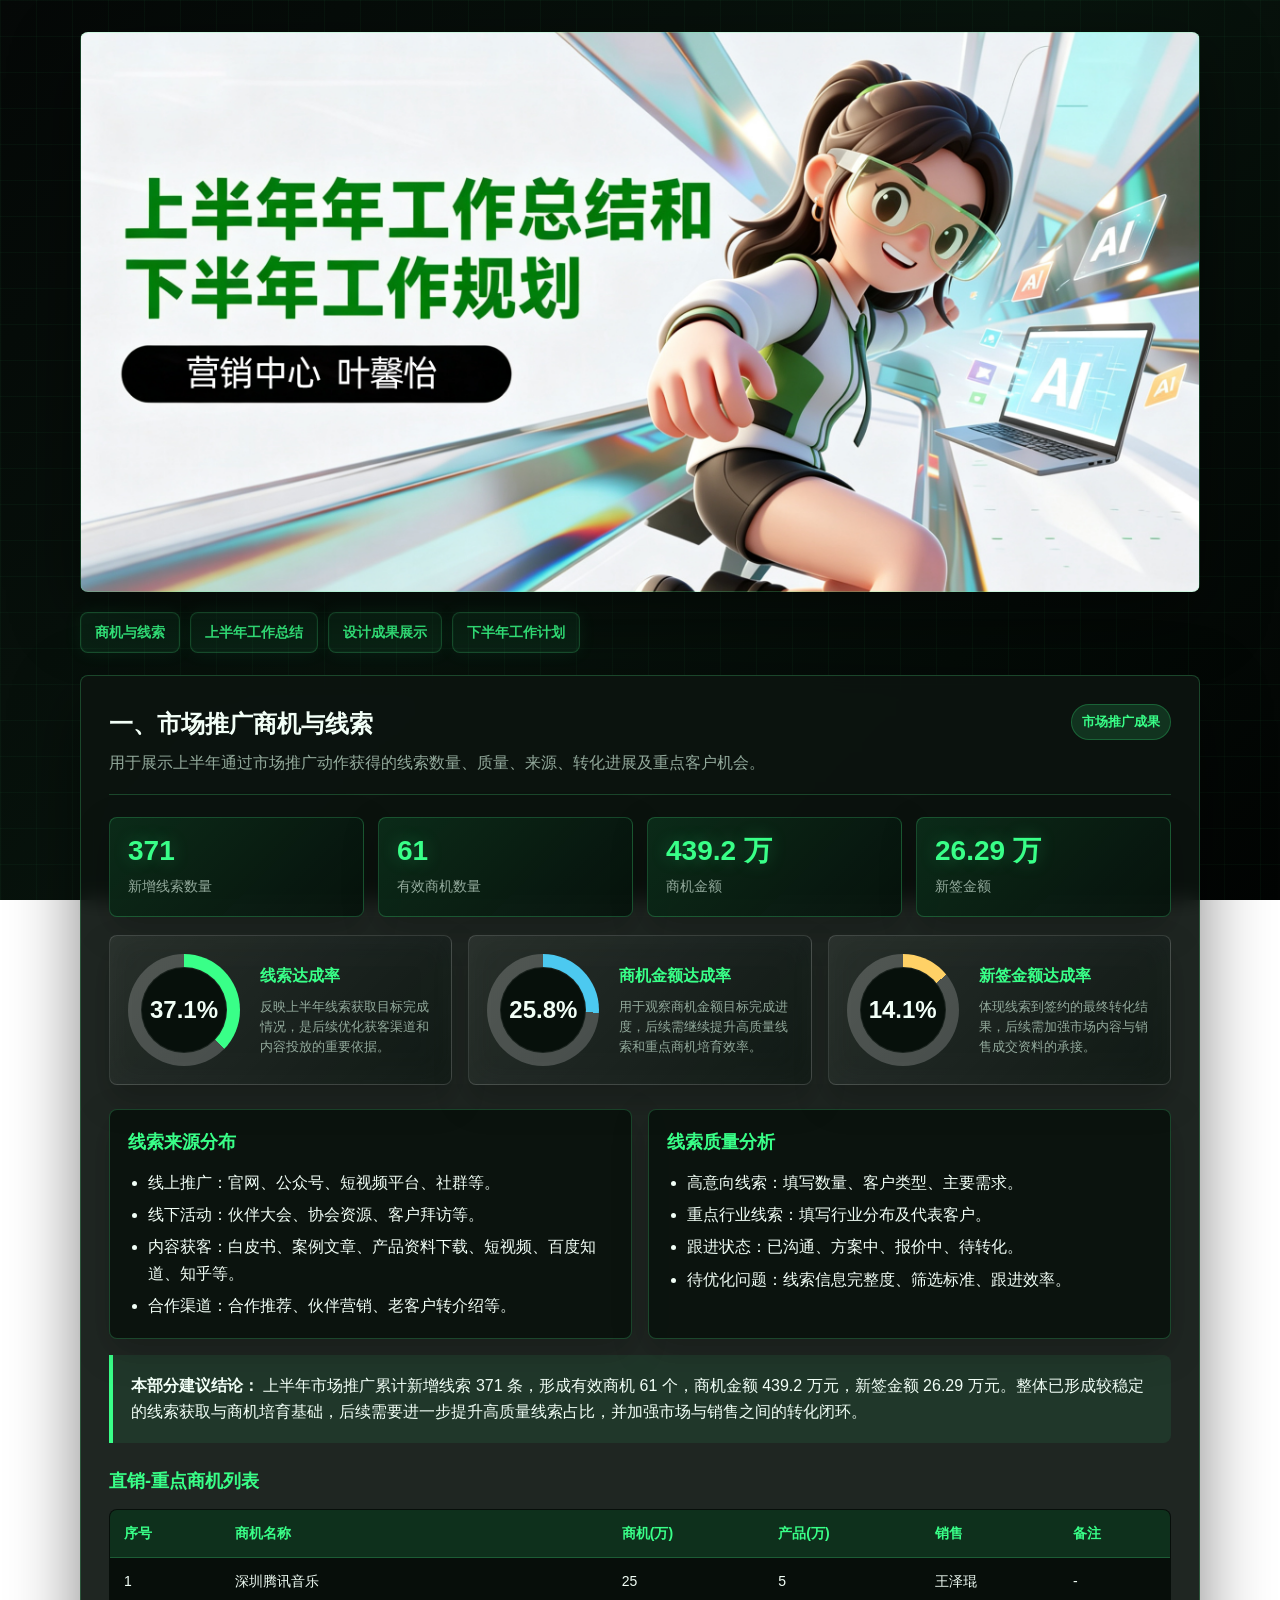
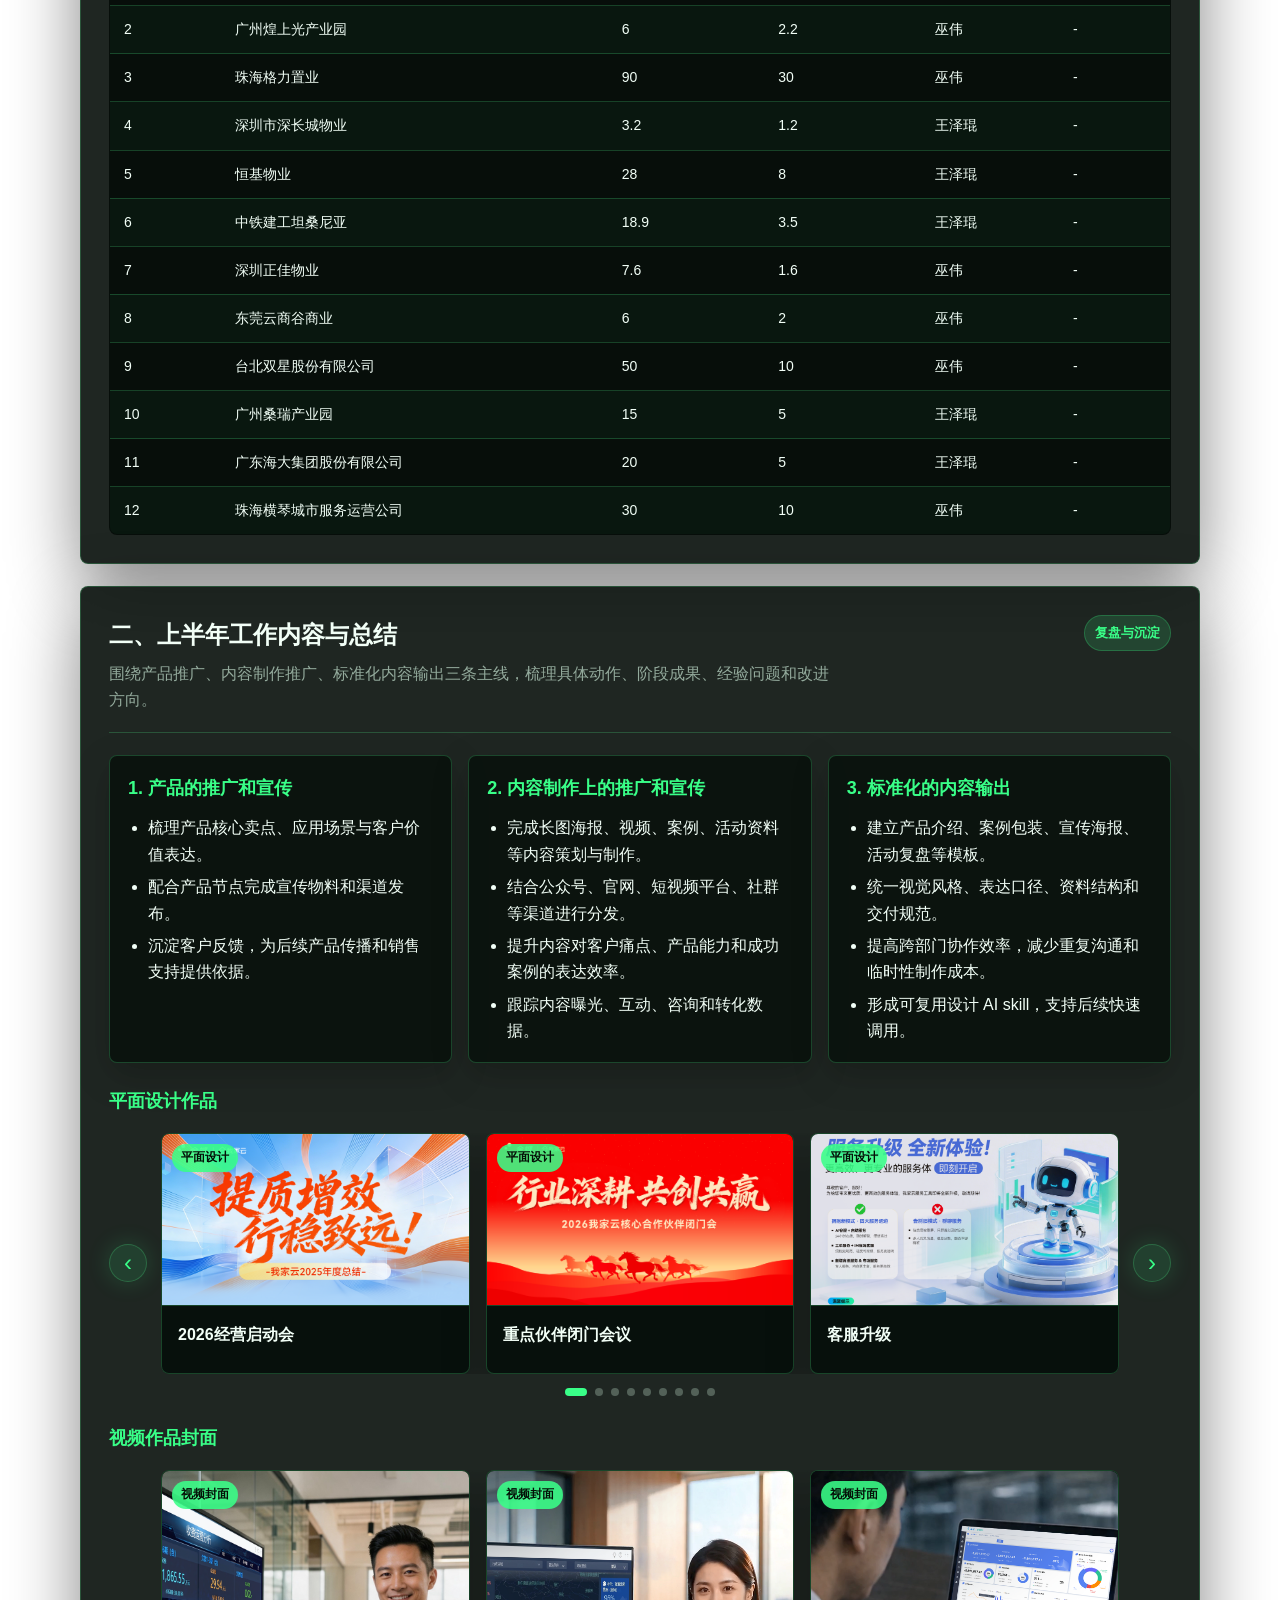
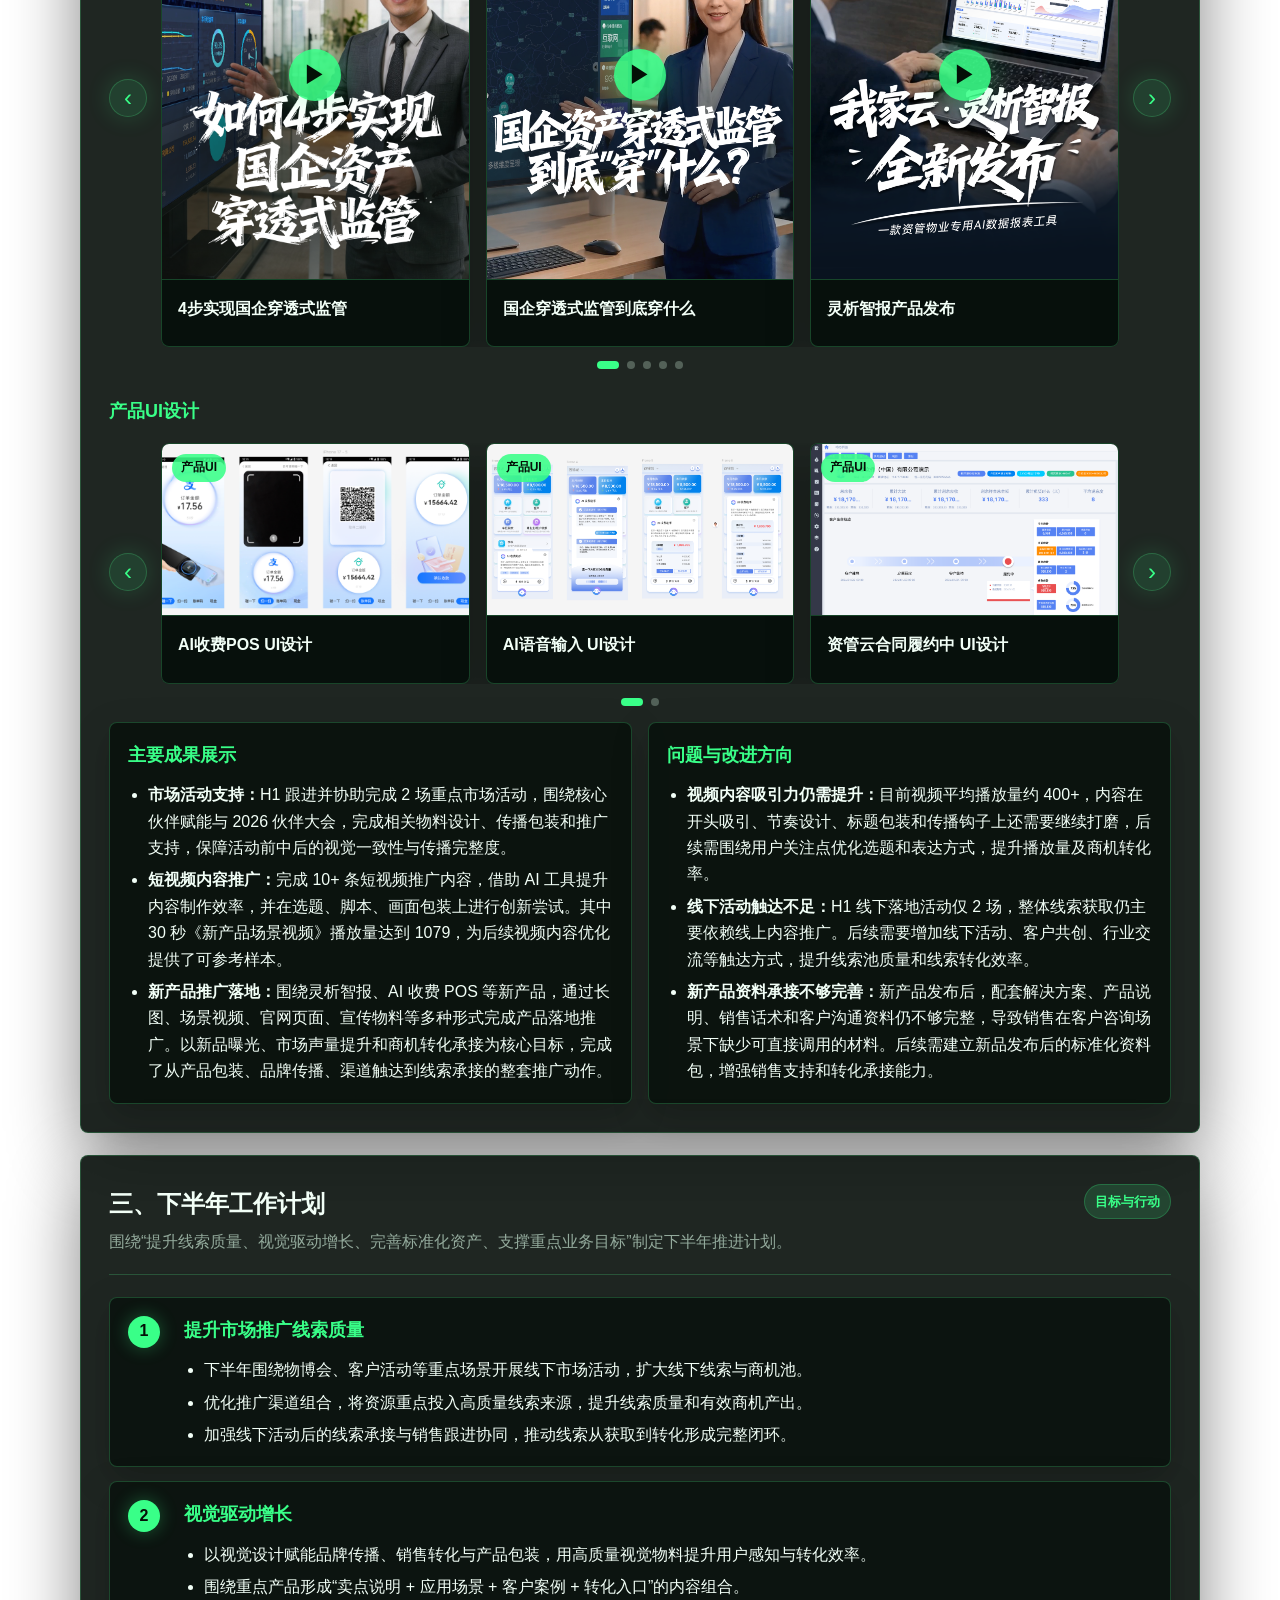
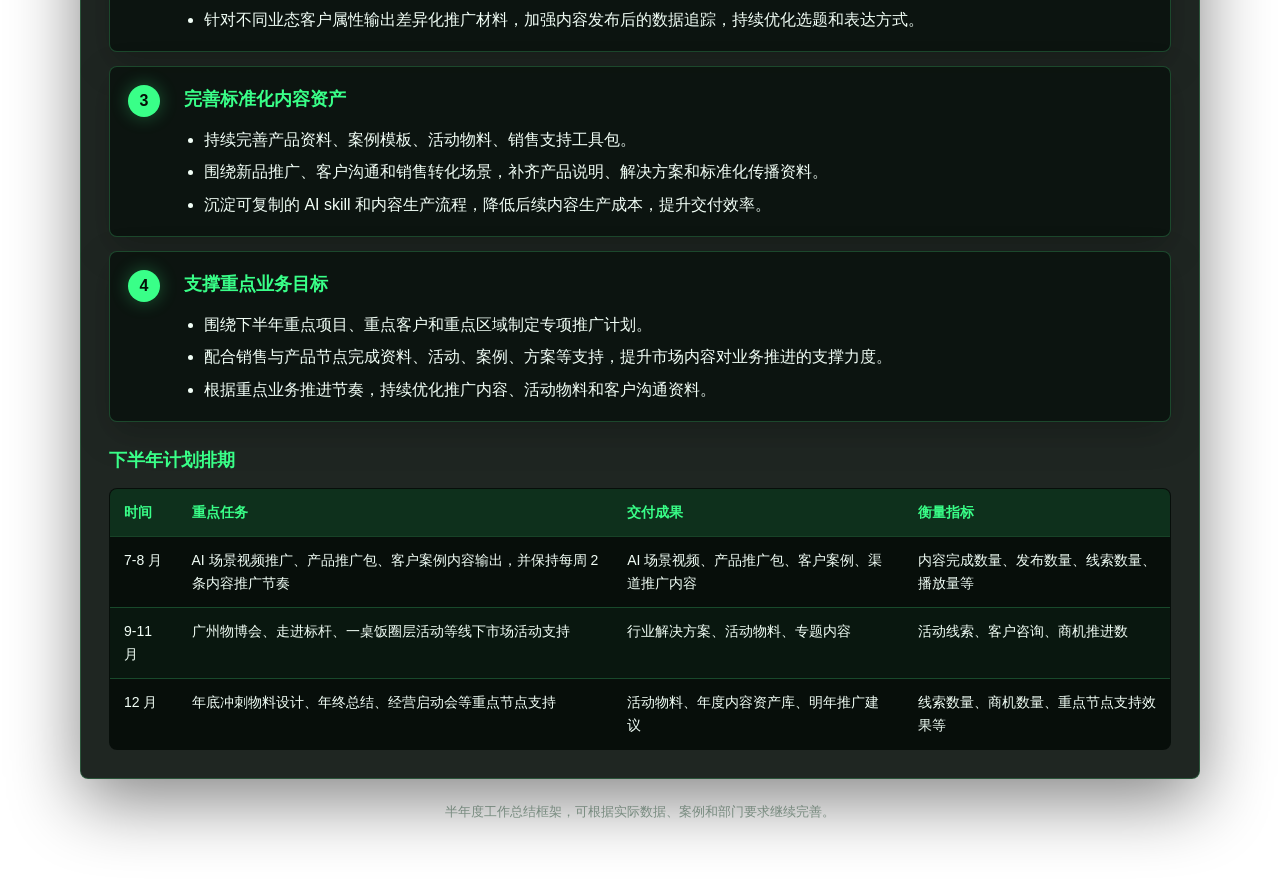
==== work-summary/index.html @ 4c394a90 "Remove carousel item descriptions" ====
<!DOCTYPE html>
<html lang="zh-CN">
<head>
  <meta charset="UTF-8" />
  <meta name="viewport" content="width=device-width, initial-scale=1.0" />
  <title>半年度工作总结</title>
  <style>
    :root {
      --bg: #050807;
      --paper: rgba(12, 20, 16, 0.92);
      --paper-strong: #0f1b15;
      --ink: #f2fff7;
      --muted: #93aa9c;
      --line: rgba(85, 255, 146, 0.22);
      --primary: #39ff88;
      --primary-soft: rgba(57, 255, 136, 0.14);
      --green: #39ff88;
      --orange: #ffd166;
      --red: #ff5f7a;
      --radius: 8px;
      --shadow: 0 22px 70px rgba(0, 0, 0, 0.48);
    }

    * {
      box-sizing: border-box;
    }

    body {
      margin: 0;
      min-height: 100vh;
      background:
        linear-gradient(rgba(57, 255, 136, 0.035) 1px, transparent 1px),
        linear-gradient(90deg, rgba(57, 255, 136, 0.035) 1px, transparent 1px),
        linear-gradient(135deg, #050807 0%, #08140d 48%, #020403 100%);
      background-size: 36px 36px, 36px 36px, auto;
      background-attachment: fixed;
      color: var(--ink);
      font-family: "Microsoft YaHei", "PingFang SC", Arial, sans-serif;
      line-height: 1.65;
    }

    .page {
      width: min(1120px, calc(100% - 40px));
      margin: 32px auto 56px;
    }

    header {
      position: relative;
      min-height: 0;
      aspect-ratio: 2 / 1;
      display: block;
      overflow: hidden;
      background: url("images/banner-summary.png") center / cover no-repeat;
      border: 1px solid var(--line);
      border-radius: var(--radius);
      padding: 0;
      box-shadow: var(--shadow);
      isolation: isolate;
    }

    .hero-content,
    .hero-visual {
      display: none !important;
    }

    .eyebrow {
      margin: 0 0 8px;
      color: var(--primary);
      font-size: 14px;
      font-weight: 700;
      letter-spacing: 0;
    }

    h1 {
      margin: 0;
      max-width: 650px;
      font-size: 46px;
      line-height: 1.2;
      letter-spacing: 0;
      text-shadow: 0 0 24px rgba(57, 255, 136, 0.28);
    }

    .hero-visual {
      min-height: 240px;
      display: grid;
      align-items: center;
      justify-items: end;
    }

    .summary-illustration {
      width: min(100%, 360px);
      height: 248px;
      position: relative;
    }

    .illus-panel {
      position: absolute;
      inset: 18px 0 0 34px;
      border: 1px solid rgba(57, 255, 136, 0.22);
      border-radius: var(--radius);
      background: rgba(6, 16, 11, 0.86);
      box-shadow: 0 18px 54px rgba(0, 0, 0, 0.28);
      padding: 18px;
    }

    .illus-panel::before {
      content: "";
      display: block;
      width: 88px;
      height: 8px;
      border-radius: 999px;
      background: #39ff88;
      box-shadow: 104px 0 0 #4cc9f0, 178px 0 0 #ffd166;
      opacity: 0.92;
    }

    .illus-chart {
      display: flex;
      align-items: end;
      gap: 12px;
      height: 92px;
      margin-top: 24px;
      padding: 0 8px;
      border-bottom: 1px solid rgba(255, 255, 255, 0.15);
    }

    .illus-chart i {
      width: 34px;
      border-radius: 6px 6px 0 0;
      background: #39ff88;
      box-shadow: 0 0 18px rgba(57, 255, 136, 0.24);
    }

    .illus-chart i:nth-child(1) {
      height: 38px;
      background: #4cc9f0;
    }

    .illus-chart i:nth-child(2) {
      height: 68px;
      background: #39ff88;
    }

    .illus-chart i:nth-child(3) {
      height: 52px;
      background: #ffd166;
    }

    .illus-chart i:nth-child(4) {
      height: 78px;
      background: #ff7a90;
    }

    .illus-card {
      position: absolute;
      left: 0;
      top: 60px;
      width: 132px;
      padding: 14px;
      border-radius: var(--radius);
      background: #14241b;
      border: 1px solid rgba(57, 255, 136, 0.2);
      box-shadow: 0 18px 38px rgba(0, 0, 0, 0.26);
    }

    .illus-card strong {
      display: block;
      color: #39ff88;
      font-size: 24px;
      line-height: 1;
    }

    .illus-card span {
      display: block;
      margin-top: 8px;
      color: var(--muted);
      font-size: 12px;
    }

    .illus-list {
      position: absolute;
      right: 18px;
      bottom: 18px;
      width: 166px;
      padding: 14px;
      border-radius: var(--radius);
      background: #132018;
      border: 1px solid rgba(255, 255, 255, 0.12);
    }

    .illus-list p {
      margin: 0 0 9px;
      color: #f2fff7;
      font-size: 13px;
      font-weight: 700;
    }

    .illus-list i {
      display: block;
      height: 7px;
      margin-top: 8px;
      border-radius: 999px;
      background: rgba(255, 255, 255, 0.18);
    }

    .illus-list i:nth-child(2) {
      background: #39ff88;
      width: 82%;
    }

    .illus-list i:nth-child(3) {
      background: #4cc9f0;
      width: 62%;
    }

    .illus-list i:nth-child(4) {
      background: #ffd166;
      width: 72%;
    }

    .meta {
      display: grid;
      grid-template-columns: repeat(4, minmax(0, 1fr));
      gap: 12px;
      margin-top: 28px;
    }

    .meta-item,
    .metric,
    .card,
    .timeline-item,
    .plan-item {
      background: var(--paper);
      border: 1px solid var(--line);
      border-radius: var(--radius);
      box-shadow: 0 12px 36px rgba(0, 0, 0, 0.24);
    }

    .meta-item {
      padding: 14px 16px;
      background: rgba(4, 12, 8, 0.5);
    }

    .label {
      display: block;
      color: var(--muted);
      font-size: 13px;
    }

    .value {
      display: block;
      margin-top: 4px;
      font-size: 16px;
      font-weight: 700;
    }

    nav {
      display: flex;
      gap: 10px;
      margin: 20px 0;
      flex-wrap: wrap;
    }

    nav a {
      display: inline-flex;
      align-items: center;
      min-height: 38px;
      padding: 8px 14px;
      border: 1px solid var(--line);
      border-radius: var(--radius);
      background: rgba(57, 255, 136, 0.08);
      color: var(--primary);
      text-decoration: none;
      font-size: 14px;
      font-weight: 700;
      box-shadow: inset 0 0 0 1px rgba(57, 255, 136, 0.04), 0 0 18px rgba(57, 255, 136, 0.08);
    }

    nav a:hover {
      background: var(--primary);
      color: #041007;
      border-color: var(--primary);
    }

    section {
      margin-top: 22px;
      background: var(--paper);
      border: 1px solid var(--line);
      border-radius: var(--radius);
      padding: 28px;
      box-shadow: var(--shadow);
      backdrop-filter: blur(10px);
    }

    .section-head {
      display: flex;
      justify-content: space-between;
      gap: 20px;
      align-items: flex-start;
      border-bottom: 1px solid var(--line);
      padding-bottom: 18px;
      margin-bottom: 22px;
    }

    h2 {
      margin: 0;
      font-size: 24px;
      letter-spacing: 0;
    }

    .section-note {
      margin: 6px 0 0;
      color: var(--muted);
      max-width: 720px;
    }

    .tag {
      flex: 0 0 auto;
      padding: 6px 10px;
      border-radius: 999px;
      background: var(--primary-soft);
      color: var(--primary);
      font-size: 13px;
      font-weight: 700;
      border: 1px solid rgba(57, 255, 136, 0.24);
    }

    .metrics {
      display: grid;
      grid-template-columns: repeat(auto-fit, minmax(148px, 1fr));
      gap: 14px;
      margin-bottom: 22px;
    }

    .metric {
      padding: 18px;
      background:
        linear-gradient(135deg, rgba(57, 255, 136, 0.12), rgba(57, 255, 136, 0.02)),
        rgba(5, 14, 9, 0.9);
    }

    .metric strong {
      display: block;
      font-size: 28px;
      line-height: 1.1;
      color: var(--primary);
      text-shadow: 0 0 18px rgba(57, 255, 136, 0.28);
    }

    .metric span {
      display: block;
      margin-top: 8px;
      color: var(--muted);
      font-size: 14px;
    }

    .rate-rings {
      display: grid;
      grid-template-columns: repeat(3, minmax(0, 1fr));
      gap: 16px;
      margin: -4px 0 24px;
    }

    .rate-card {
      display: grid;
      grid-template-columns: 116px 1fr;
      align-items: center;
      gap: 16px;
      min-height: 148px;
      padding: 18px;
      border: 1px solid rgba(255, 255, 255, 0.14);
      border-radius: var(--radius);
      background:
        linear-gradient(135deg, rgba(255, 255, 255, 0.13), rgba(255, 255, 255, 0.035)),
        rgba(5, 14, 9, 0.58);
      box-shadow: 0 16px 34px rgba(0, 0, 0, 0.24);
      backdrop-filter: blur(16px);
    }

    .rate-ring {
      position: relative;
      width: 112px;
      height: 112px;
      display: grid;
      place-items: center;
      border-radius: 50%;
      background: conic-gradient(var(--ring-color) var(--percent), rgba(255, 255, 255, 0.2) 0);
    }

    .rate-ring::before {
      content: "";
      position: absolute;
      inset: 13px;
      border-radius: 50%;
      background: #07100b;
      border: 1px solid rgba(255, 255, 255, 0.08);
    }

    .rate-ring strong {
      position: relative;
      z-index: 1;
      color: var(--ink);
      font-size: 24px;
      line-height: 1;
    }

    .rate-copy span {
      display: block;
      color: var(--primary);
      font-size: 16px;
      font-weight: 800;
    }

    .rate-copy p {
      margin: 8px 0 0;
      color: var(--muted);
      font-size: 13px;
      line-height: 1.55;
    }

    .grid-2 {
      display: grid;
      grid-template-columns: repeat(2, minmax(0, 1fr));
      gap: 16px;
    }

    .grid-3 {
      display: grid;
      grid-template-columns: repeat(3, minmax(0, 1fr));
      gap: 16px;
    }

    .card {
      padding: 18px;
      background: rgba(8, 17, 12, 0.82);
    }

    h3 {
      margin: 0 0 12px;
      font-size: 18px;
      color: var(--primary);
    }

    ul {
      margin: 0;
      padding-left: 20px;
    }

    li + li {
      margin-top: 6px;
    }

    table {
      width: 100%;
      border-collapse: collapse;
      overflow: hidden;
      border: 1px solid var(--line);
      border-radius: var(--radius);
      background: rgba(5, 12, 8, 0.9);
    }

    th,
    td {
      border-bottom: 1px solid var(--line);
      padding: 12px 14px;
      text-align: left;
      vertical-align: top;
      font-size: 14px;
    }

    th {
      background: rgba(57, 255, 136, 0.14);
      color: var(--primary);
      font-weight: 700;
    }

    td {
      color: var(--ink);
    }

    tbody tr:nth-child(even) {
      background: rgba(57, 255, 136, 0.035);
    }

    tr:last-child td {
      border-bottom: 0;
    }

    .status {
      display: inline-flex;
      align-items: center;
      min-height: 26px;
      padding: 3px 9px;
      border-radius: 999px;
      font-size: 12px;
      font-weight: 700;
      white-space: nowrap;
    }

    .status.green {
      background: rgba(57, 255, 136, 0.14);
      color: var(--green);
    }

    .status.orange {
      background: rgba(255, 209, 102, 0.16);
      color: var(--orange);
    }

    .status.red {
      background: rgba(255, 95, 122, 0.16);
      color: var(--red);
    }

    .timeline {
      display: grid;
      gap: 14px;
    }

    .timeline-item {
      display: grid;
      grid-template-columns: 148px 1fr;
      gap: 18px;
      padding: 18px;
    }

    .time {
      color: var(--primary);
      font-weight: 800;
    }

    .plan-list {
      display: grid;
      gap: 14px;
    }

    .plan-item {
      display: grid;
      grid-template-columns: 42px 1fr;
      gap: 14px;
      padding: 18px;
    }

    .number {
      width: 32px;
      height: 32px;
      display: inline-grid;
      place-items: center;
      border-radius: 50%;
      background: var(--primary);
      color: #041007;
      font-weight: 800;
      box-shadow: 0 0 18px rgba(57, 255, 136, 0.3);
    }

    .summary-box {
      margin-top: 16px;
      padding: 18px;
      border-left: 4px solid var(--primary);
      background: rgba(57, 255, 136, 0.08);
      border-radius: 0 var(--radius) var(--radius) 0;
    }

    .gallery-guide {
      display: grid;
      grid-template-columns: 1.1fr 0.9fr;
      gap: 16px;
      margin: 24px 0 16px;
      padding: 18px;
      border: 1px solid var(--line);
      border-radius: var(--radius);
      background: rgba(57, 255, 136, 0.06);
    }

    .gallery-guide p {
      margin: 0;
      color: var(--muted);
    }

    .file-list {
      margin: 0;
      padding-left: 20px;
      color: var(--ink);
      font-size: 14px;
    }

    .gallery-carousel {
      position: relative;
      margin-top: 16px;
      padding: 0 52px;
    }

    .carousel-window {
      overflow: hidden;
      border-radius: var(--radius);
    }

    .gallery-track {
      display: flex;
      gap: 16px;
      transition: transform 0.55s ease;
      will-change: transform;
    }

    .work-card {
      flex: 0 0 calc((100% - 32px) / 3);
      overflow: hidden;
      background: rgba(7, 16, 11, 0.92);
      border: 1px solid var(--line);
      border-radius: var(--radius);
      box-shadow: 0 16px 40px rgba(0, 0, 0, 0.34);
    }

    .work-media {
      position: relative;
      aspect-ratio: 16 / 9;
      background: #07100b;
      border-bottom: 1px solid var(--line);
    }

    .video-carousel .work-media {
      aspect-ratio: 3 / 4;
    }

    .work-media img {
      width: 100%;
      height: 100%;
      display: block;
      object-fit: cover;
    }

    .image-placeholder {
      position: absolute;
      inset: 0;
      display: none;
      place-items: center;
      padding: 18px;
      color: var(--muted);
      text-align: center;
      font-size: 14px;
      background: repeating-linear-gradient(
        135deg,
        #07100b,
        #07100b 12px,
        #0d1a12 12px,
        #0d1a12 24px
      );
    }

    .work-body {
      padding: 16px;
    }

    .work-body h4 {
      margin: 0 0 8px;
      font-size: 16px;
    }

    .work-body p {
      margin: 0;
      color: var(--muted);
      font-size: 14px;
    }

    .work-type {
      position: absolute;
      top: 10px;
      left: 10px;
      z-index: 1;
      padding: 4px 9px;
      border-radius: 999px;
      background: rgba(57, 255, 136, 0.88);
      color: #041007;
      font-size: 12px;
      font-weight: 700;
    }

    .play-mark {
      position: absolute;
      left: 50%;
      top: 50%;
      z-index: 1;
      width: 52px;
      height: 52px;
      display: grid;
      place-items: center;
      border-radius: 50%;
      background: rgba(57, 255, 136, 0.88);
      color: #041007;
      font-size: 24px;
      transform: translate(-50%, -50%);
      pointer-events: none;
      box-shadow: 0 0 28px rgba(57, 255, 136, 0.35);
    }

    .carousel-btn {
      position: absolute;
      top: 42%;
      z-index: 2;
      width: 38px;
      height: 38px;
      border: 1px solid var(--line);
      border-radius: 50%;
      background: rgba(57, 255, 136, 0.12);
      color: var(--primary);
      cursor: pointer;
      font-size: 24px;
      line-height: 1;
      box-shadow: 0 0 24px rgba(57, 255, 136, 0.16);
    }

    .carousel-btn:hover {
      border-color: var(--primary);
      background: var(--primary);
      color: #041007;
    }

    .carousel-btn.prev {
      left: 0;
    }

    .carousel-btn.next {
      right: 0;
    }

    .carousel-dots {
      display: flex;
      justify-content: center;
      gap: 8px;
      margin-top: 14px;
    }

    .carousel-dot {
      width: 8px;
      height: 8px;
      border: 0;
      border-radius: 50%;
      background: rgba(147, 170, 156, 0.45);
      cursor: pointer;
      padding: 0;
    }

    .carousel-dot.active {
      width: 22px;
      border-radius: 999px;
      background: var(--primary);
    }

    footer {
      margin-top: 22px;
      color: var(--muted);
      text-align: center;
      font-size: 13px;
    }

    @media (max-width: 860px) {
      .page {
        width: min(100% - 24px, 1120px);
        margin-top: 16px;
      }

      header {
        aspect-ratio: 2 / 1;
      }

      h1 {
        font-size: 34px;
      }

      .hero-visual {
        min-height: auto;
      }

      .summary-illustration {
        width: 100%;
        max-width: 360px;
        justify-self: center;
      }

      section {
        padding: 22px;
      }

      .meta,
      .metrics,
      .rate-rings,
      .grid-2,
      .grid-3,
      .gallery-guide {
        grid-template-columns: 1fr;
      }

      .rate-card {
        grid-template-columns: 96px 1fr;
      }

      .rate-ring {
        width: 92px;
        height: 92px;
      }

      .rate-ring strong {
        font-size: 20px;
      }

      .gallery-carousel {
        padding: 0 42px;
      }

      .work-card {
        flex-basis: 100%;
      }

      .section-head,
      .timeline-item,
      .plan-item {
        display: block;
      }

      .tag {
        display: inline-flex;
        margin-top: 12px;
      }

      .number {
        margin-bottom: 10px;
      }
    }
  </style>
</head>
<body>
  <main class="page">
    <header>
      <div class="hero-content">
        <p class="eyebrow">2026 年上半年工作复盘</p>
        <h1>市场上半年工作总结和下半年工作计划</h1>
        <div class="meta">
          <div class="meta-item">
            <span class="label">汇报人</span>
            <span class="value">叶馨怡</span>
          </div>
          <div class="meta-item">
            <span class="label">所属部门</span>
            <span class="value">营销中心</span>
          </div>
          <div class="meta-item">
            <span class="label">汇报周期</span>
            <span class="value">2026.01 - 2026.06</span>
          </div>
          <div class="meta-item">
            <span class="label">汇报日期</span>
            <span class="value">2026.7.3</span>
          </div>
        </div>
      </div>
      <div class="hero-visual" aria-hidden="true">
        <div class="summary-illustration">
          <div class="illus-panel">
            <div class="illus-chart">
              <i></i>
              <i></i>
              <i></i>
              <i></i>
            </div>
          </div>
          <div class="illus-card">
            <strong>H1</strong>
            <span>市场复盘 / 线索增长 / 内容推广</span>
          </div>
          <div class="illus-list">
            <p>WORK SUMMARY</p>
            <i></i>
            <i></i>
            <i></i>
          </div>
        </div>
      </div>
    </header>

    <nav aria-label="页面导航">
      <a href="#opportunities">商机与线索</a>
      <a href="#work-summary">上半年工作总结</a>
      <a href="#design-gallery">设计成果展示</a>
      <a href="#next-plan">下半年工作计划</a>
    </nav>

    <section id="opportunities">
      <div class="section-head">
        <div>
          <h2>一、市场推广商机与线索</h2>
          <p class="section-note">用于展示上半年通过市场推广动作获得的线索数量、质量、来源、转化进展及重点客户机会。</p>
        </div>
        <span class="tag">市场推广成果</span>
      </div>

      <div class="metrics">
        <div class="metric">
          <strong>371</strong>
          <span>新增线索数量</span>
        </div>
        <div class="metric">
          <strong>61</strong>
          <span>有效商机数量</span>
        </div>
        <div class="metric">
          <strong>439.2 万</strong>
          <span>商机金额</span>
        </div>
        <div class="metric">
          <strong>26.29 万</strong>
          <span>新签金额</span>
        </div>
      </div>

      <div class="rate-rings" aria-label="目标达成率">
        <div class="rate-card">
          <div class="rate-ring" style="--percent: 37.1%; --ring-color: #39ff88;">
            <strong>37.1%</strong>
          </div>
          <div class="rate-copy">
            <span>线索达成率</span>
            <p>反映上半年线索获取目标完成情况，是后续优化获客渠道和内容投放的重要依据。</p>
          </div>
        </div>
        <div class="rate-card">
          <div class="rate-ring" style="--percent: 25.8%; --ring-color: #4cc9f0;">
            <strong>25.8%</strong>
          </div>
          <div class="rate-copy">
            <span>商机金额达成率</span>
            <p>用于观察商机金额目标完成进度，后续需继续提升高质量线索和重点商机培育效率。</p>
          </div>
        </div>
        <div class="rate-card">
          <div class="rate-ring" style="--percent: 14.1%; --ring-color: #ffd166;">
            <strong>14.1%</strong>
          </div>
          <div class="rate-copy">
            <span>新签金额达成率</span>
            <p>体现线索到签约的最终转化结果，后续需加强市场内容与销售成交资料的承接。</p>
          </div>
        </div>
      </div>

      <div class="grid-2">
        <div class="card">
          <h3>线索来源分布</h3>
          <ul>
            <li>线上推广：官网、公众号、短视频平台、社群等。</li>
            <li>线下活动：伙伴大会、协会资源、客户拜访等。</li>
            <li>内容获客：白皮书、案例文章、产品资料下载、短视频、百度知道、知乎等。</li>
            <li>合作渠道：合作推荐、伙伴营销、老客户转介绍等。</li>
          </ul>
        </div>

        <div class="card">
          <h3>线索质量分析</h3>
          <ul>
            <li>高意向线索：填写数量、客户类型、主要需求。</li>
            <li>重点行业线索：填写行业分布及代表客户。</li>
            <li>跟进状态：已沟通、方案中、报价中、待转化。</li>
            <li>待优化问题：线索信息完整度、筛选标准、跟进效率。</li>
          </ul>
        </div>
      </div>

      <div class="summary-box">
        <strong>本部分建议结论：</strong>
        上半年市场推广累计新增线索 371 条，形成有效商机 61 个，商机金额 439.2 万元，新签金额 26.29 万元。整体已形成较稳定的线索获取与商机培育基础，后续需要进一步提升高质量线索占比，并加强市场与销售之间的转化闭环。
      </div>

      <h3 style="margin-top: 24px;">直销-重点商机列表</h3>
      <table>
        <thead>
          <tr>
            <th>序号</th>
            <th>商机名称</th>
            <th>商机(万)</th>
            <th>产品(万)</th>
            <th>销售</th>
            <th>备注</th>
          </tr>
        </thead>
        <tbody>
          <tr>
            <td>1</td>
            <td>深圳腾讯音乐</td>
            <td>25</td>
            <td>5</td>
            <td>王泽琨</td>
            <td>-</td>
          </tr>
          <tr>
            <td>2</td>
            <td>广州煌上光产业园</td>
            <td>6</td>
            <td>2.2</td>
            <td>巫伟</td>
            <td>-</td>
          </tr>
          <tr>
            <td>3</td>
            <td>珠海格力置业</td>
            <td>90</td>
            <td>30</td>
            <td>巫伟</td>
            <td>-</td>
          </tr>
          <tr>
            <td>4</td>
            <td>深圳市深长城物业</td>
            <td>3.2</td>
            <td>1.2</td>
            <td>王泽琨</td>
            <td>-</td>
          </tr>
          <tr>
            <td>5</td>
            <td>恒基物业</td>
            <td>28</td>
            <td>8</td>
            <td>王泽琨</td>
            <td>-</td>
          </tr>
          <tr>
            <td>6</td>
            <td>中铁建工坦桑尼亚</td>
            <td>18.9</td>
            <td>3.5</td>
            <td>王泽琨</td>
            <td>-</td>
          </tr>
          <tr>
            <td>7</td>
            <td>深圳正佳物业</td>
            <td>7.6</td>
            <td>1.6</td>
            <td>巫伟</td>
            <td>-</td>
          </tr>
          <tr>
            <td>8</td>
            <td>东莞云商谷商业</td>
            <td>6</td>
            <td>2</td>
            <td>巫伟</td>
            <td>-</td>
          </tr>
          <tr>
            <td>9</td>
            <td>台北双星股份有限公司</td>
            <td>50</td>
            <td>10</td>
            <td>巫伟</td>
            <td>-</td>
          </tr>
          <tr>
            <td>10</td>
            <td>广州桑瑞产业园</td>
            <td>15</td>
            <td>5</td>
            <td>王泽琨</td>
            <td>-</td>
          </tr>
          <tr>
            <td>11</td>
            <td>广东海大集团股份有限公司</td>
            <td>20</td>
            <td>5</td>
            <td>王泽琨</td>
            <td>-</td>
          </tr>
          <tr>
            <td>12</td>
            <td>珠海横琴城市服务运营公司</td>
            <td>30</td>
            <td>10</td>
            <td>巫伟</td>
            <td>-</td>
          </tr>
        </tbody>
      </table>
    </section>

    <section id="work-summary">
      <div class="section-head">
        <div>
          <h2>二、上半年工作内容与总结</h2>
          <p class="section-note">围绕产品推广、内容制作推广、标准化内容输出三条主线，梳理具体动作、阶段成果、经验问题和改进方向。</p>
        </div>
        <span class="tag">复盘与沉淀</span>
      </div>

      <div class="grid-3">
        <div class="card">
          <h3>1. 产品的推广和宣传</h3>
          <ul>
            <li>梳理产品核心卖点、应用场景与客户价值表达。</li>
            <li>配合产品节点完成宣传物料和渠道发布。</li>
            <li>沉淀客户反馈，为后续产品传播和销售支持提供依据。</li>
          </ul>
        </div>

        <div class="card">
          <h3>2. 内容制作上的推广和宣传</h3>
          <ul>
            <li>完成长图海报、视频、案例、活动资料等内容策划与制作。</li>
            <li>结合公众号、官网、短视频平台、社群等渠道进行分发。</li>
            <li>提升内容对客户痛点、产品能力和成功案例的表达效率。</li>
            <li>跟踪内容曝光、互动、咨询和转化数据。</li>
          </ul>
        </div>

        <div class="card">
          <h3>3. 标准化的内容输出</h3>
          <ul>
            <li>建立产品介绍、案例包装、宣传海报、活动复盘等模板。</li>
            <li>统一视觉风格、表达口径、资料结构和交付规范。</li>
            <li>提高跨部门协作效率，减少重复沟通和临时性制作成本。</li>
            <li>形成可复用设计 AI skill，支持后续快速调用。</li>
          </ul>
        </div>
      </div>

      <h3 id="design-gallery" style="margin-top: 24px;">平面设计作品</h3>
      <div class="gallery-carousel" data-carousel>
        <button class="carousel-btn prev" type="button" data-carousel-prev aria-label="上一张">‹</button>
        <div class="carousel-window">
          <div class="gallery-track" data-carousel-track>
            <article class="work-card">
              <div class="work-media">
                <span class="work-type">平面设计</span>
                <img src="images/flat-design-01.png" alt="2026经营启动会设计作品" loading="lazy" onerror="this.style.display='none'; this.nextElementSibling.style.display='grid';" />
                <div class="image-placeholder">放入 images/flat-design-01.png</div>
              </div>
              <div class="work-body">
                <h4>2026经营启动会</h4>
              </div>
            </article>

            <article class="work-card">
              <div class="work-media">
                <span class="work-type">平面设计</span>
                <img src="images/flat-design-02.png" alt="重点伙伴闭门会议设计作品" loading="lazy" onerror="this.style.display='none'; this.nextElementSibling.style.display='grid';" />
                <div class="image-placeholder">放入 images/flat-design-02.png</div>
              </div>
              <div class="work-body">
                <h4>重点伙伴闭门会议</h4>
              </div>
            </article>

            <article class="work-card">
              <div class="work-media">
                <span class="work-type">平面设计</span>
                <img src="images/flat-design-03.png" alt="客服升级设计作品" loading="lazy" onerror="this.style.display='none'; this.nextElementSibling.style.display='grid';" />
                <div class="image-placeholder">放入 images/flat-design-03.png</div>
              </div>
              <div class="work-body">
                <h4>客服升级</h4>
              </div>
            </article>

            <article class="work-card">
              <div class="work-media">
                <span class="work-type">平面设计</span>
                <img src="images/flat-design-04.png" alt="缴费活动网页设计作品" loading="lazy" onerror="this.style.display='none'; this.nextElementSibling.style.display='grid';" />
                <div class="image-placeholder">放入 images/flat-design-04.png</div>
              </div>
              <div class="work-body">
                <h4>缴费活动网页</h4>
              </div>
            </article>

            <article class="work-card">
              <div class="work-media">
                <span class="work-type">官网视觉</span>
                <img src="images/flat-design-05.png" alt="官网AI产品设计作品" loading="lazy" onerror="this.style.display='none'; this.nextElementSibling.style.display='grid';" />
                <div class="image-placeholder">放入 images/flat-design-05.png</div>
              </div>
              <div class="work-body">
                <h4>官网-AI 产品</h4>
              </div>
            </article>

            <article class="work-card">
              <div class="work-media">
                <span class="work-type">官网视觉</span>
                <img src="images/flat-design-06.png" alt="官网智慧国资设计作品" loading="lazy" onerror="this.style.display='none'; this.nextElementSibling.style.display='grid';" />
                <div class="image-placeholder">放入 images/flat-design-06.png</div>
              </div>
              <div class="work-body">
                <h4>官网-智慧国资</h4>
              </div>
            </article>

            <article class="work-card">
              <div class="work-media">
                <span class="work-type">官网视觉</span>
                <img src="images/flat-design-07.png" alt="官网智慧物业设计作品" loading="lazy" onerror="this.style.display='none'; this.nextElementSibling.style.display='grid';" />
                <div class="image-placeholder">放入 images/flat-design-07.png</div>
              </div>
              <div class="work-body">
                <h4>官网-智慧物业</h4>
              </div>
            </article>

            <article class="work-card">
              <div class="work-media">
                <span class="work-type">官网视觉</span>
                <img src="images/flat-design-08.png" alt="官网智慧园区设计作品" loading="lazy" onerror="this.style.display='none'; this.nextElementSibling.style.display='grid';" />
                <div class="image-placeholder">放入 images/flat-design-08.png</div>
              </div>
              <div class="work-body">
                <h4>官网-智慧园区</h4>
              </div>
            </article>

            <article class="work-card">
              <div class="work-media">
                <span class="work-type">产品视觉</span>
                <img src="images/flat-design-09.png" alt="AI缴费云登录页设计作品" loading="lazy" onerror="this.style.display='none'; this.nextElementSibling.style.display='grid';" />
                <div class="image-placeholder">放入 images/flat-design-09.png</div>
              </div>
              <div class="work-body">
                <h4>AI缴费云登录页</h4>
              </div>
            </article>

            <article class="work-card">
              <div class="work-media">
                <span class="work-type">产品视觉</span>
                <img src="images/flat-design-10.png" alt="AI收费POS设计作品" loading="lazy" onerror="this.style.display='none'; this.nextElementSibling.style.display='grid';" />
                <div class="image-placeholder">放入 images/flat-design-10.png</div>
              </div>
              <div class="work-body">
                <h4>AI收费POS</h4>
              </div>
            </article>

            <article class="work-card">
              <div class="work-media">
                <span class="work-type">内容视觉</span>
                <img src="images/flat-design-11.png" alt="灵析智报设计作品" loading="lazy" onerror="this.style.display='none'; this.nextElementSibling.style.display='grid';" />
                <div class="image-placeholder">放入 images/flat-design-11.png</div>
              </div>
              <div class="work-body">
                <h4>灵析智报</h4>
              </div>
            </article>
          </div>
        </div>
        <button class="carousel-btn next" type="button" data-carousel-next aria-label="下一张">›</button>
        <div class="carousel-dots" data-carousel-dots aria-label="轮播分页"></div>
      </div>

      <h3 style="margin-top: 28px;">视频作品封面</h3>
      <div class="gallery-carousel video-carousel" data-carousel>
        <button class="carousel-btn prev" type="button" data-carousel-prev aria-label="上一张">‹</button>
        <div class="carousel-window">
          <div class="gallery-track" data-carousel-track>
            <article class="work-card">
              <div class="work-media">
                <span class="work-type">视频封面</span>
                <span class="play-mark">▶</span>
                <img src="images/video-cover-01.png" alt="4步实现国企穿透式监管视频封面" loading="lazy" onerror="this.style.display='none'; this.previousElementSibling.style.display='none'; this.nextElementSibling.style.display='grid';" />
                <div class="image-placeholder">放入 images/video-cover-01.png</div>
              </div>
              <div class="work-body">
                <h4>4步实现国企穿透式监管</h4>
              </div>
            </article>

            <article class="work-card">
              <div class="work-media">
                <span class="work-type">视频封面</span>
                <span class="play-mark">▶</span>
                <img src="images/video-cover-02.png" alt="国企穿透式监管到底穿什么视频封面" loading="lazy" onerror="this.style.display='none'; this.previousElementSibling.style.display='none'; this.nextElementSibling.style.display='grid';" />
                <div class="image-placeholder">放入 images/video-cover-02.png</div>
              </div>
              <div class="work-body">
                <h4>国企穿透式监管到底穿什么</h4>
              </div>
            </article>

            <article class="work-card">
              <div class="work-media">
                <span class="work-type">视频封面</span>
                <span class="play-mark">▶</span>
                <img src="images/video-cover-03.png" alt="灵析智报产品发布视频封面" loading="lazy" onerror="this.style.display='none'; this.previousElementSibling.style.display='none'; this.nextElementSibling.style.display='grid';" />
                <div class="image-placeholder">放入 images/video-cover-03.png</div>
              </div>
              <div class="work-body">
                <h4>灵析智报产品发布</h4>
              </div>
            </article>

            <article class="work-card">
              <div class="work-media">
                <span class="work-type">视频封面</span>
                <span class="play-mark">▶</span>
                <img src="images/video-cover-04.png" alt="灵析智报01视频封面" loading="lazy" onerror="this.style.display='none'; this.previousElementSibling.style.display='none'; this.nextElementSibling.style.display='grid';" />
                <div class="image-placeholder">放入 images/video-cover-04.png</div>
              </div>
              <div class="work-body">
                <h4>灵析智报 01</h4>
              </div>
            </article>

            <article class="work-card">
              <div class="work-media">
                <span class="work-type">视频封面</span>
                <span class="play-mark">▶</span>
                <img src="images/video-cover-05.png" alt="灵析智报02视频封面" loading="lazy" onerror="this.style.display='none'; this.previousElementSibling.style.display='none'; this.nextElementSibling.style.display='grid';" />
                <div class="image-placeholder">放入 images/video-cover-05.png</div>
              </div>
              <div class="work-body">
                <h4>灵析智报 02</h4>
              </div>
            </article>

            <article class="work-card">
              <div class="work-media">
                <span class="work-type">视频封面</span>
                <span class="play-mark">▶</span>
                <img src="images/video-cover-06.png" alt="AI缴费云视频封面" loading="lazy" onerror="this.style.display='none'; this.previousElementSibling.style.display='none'; this.nextElementSibling.style.display='grid';" />
                <div class="image-placeholder">放入 images/video-cover-06.png</div>
              </div>
              <div class="work-body">
                <h4>AI缴费云视频封面</h4>
              </div>
            </article>

            <article class="work-card">
              <div class="work-media">
                <span class="work-type">视频封面</span>
                <span class="play-mark">▶</span>
                <img src="images/video-cover-07.png" alt="AI收费POS视频封面" loading="lazy" onerror="this.style.display='none'; this.previousElementSibling.style.display='none'; this.nextElementSibling.style.display='grid';" />
                <div class="image-placeholder">放入 images/video-cover-07.png</div>
              </div>
              <div class="work-body">
                <h4>AI收费POS视频封面</h4>
              </div>
            </article>
          </div>
        </div>
        <button class="carousel-btn next" type="button" data-carousel-next aria-label="下一张">›</button>
        <div class="carousel-dots" data-carousel-dots aria-label="轮播分页"></div>
      </div>

      <h3 style="margin-top: 28px;">产品UI设计</h3>
      <div class="gallery-carousel ui-carousel" data-carousel>
        <button class="carousel-btn prev" type="button" data-carousel-prev aria-label="上一张">‹</button>
        <div class="carousel-window">
          <div class="gallery-track" data-carousel-track>
            <article class="work-card">
              <div class="work-media">
                <span class="work-type">产品UI</span>
                <img src="images/product-ui-01.png" alt="AI收费POS UI设计" loading="lazy" onerror="this.style.display='none'; this.nextElementSibling.style.display='grid';" />
                <div class="image-placeholder">放入 images/product-ui-01.png</div>
              </div>
              <div class="work-body">
                <h4>AI收费POS UI设计</h4>
              </div>
            </article>

            <article class="work-card">
              <div class="work-media">
                <span class="work-type">产品UI</span>
                <img src="images/product-ui-02.png" alt="AI语音输入UI设计" loading="lazy" onerror="this.style.display='none'; this.nextElementSibling.style.display='grid';" />
                <div class="image-placeholder">放入 images/product-ui-02.png</div>
              </div>
              <div class="work-body">
                <h4>AI语音输入 UI设计</h4>
              </div>
            </article>

            <article class="work-card">
              <div class="work-media">
                <span class="work-type">产品UI</span>
                <img src="images/product-ui-03.png" alt="资管云合同履约中UI设计" loading="lazy" onerror="this.style.display='none'; this.nextElementSibling.style.display='grid';" />
                <div class="image-placeholder">放入 images/product-ui-03.png</div>
              </div>
              <div class="work-body">
                <h4>资管云合同履约中 UI设计</h4>
              </div>
            </article>

            <article class="work-card">
              <div class="work-media">
                <span class="work-type">产品UI</span>
                <img src="images/product-ui-04.png" alt="资管云运营数据看板暗色版" loading="lazy" onerror="this.style.display='none'; this.nextElementSibling.style.display='grid';" />
                <div class="image-placeholder">放入 images/product-ui-04.png</div>
              </div>
              <div class="work-body">
                <h4>资管云运营数据看板暗色版</h4>
              </div>
            </article>
          </div>
        </div>
        <button class="carousel-btn next" type="button" data-carousel-next aria-label="下一张">›</button>
        <div class="carousel-dots" data-carousel-dots aria-label="轮播分页"></div>
      </div>

      <div class="grid-2" style="margin-top: 16px;">
        <div class="card">
          <h3>主要成果展示</h3>
          <ul>
            <li><strong>市场活动支持：</strong>H1 跟进并协助完成 2 场重点市场活动，围绕核心伙伴赋能与 2026 伙伴大会，完成相关物料设计、传播包装和推广支持，保障活动前中后的视觉一致性与传播完整度。</li>
            <li><strong>短视频内容推广：</strong>完成 10+ 条短视频推广内容，借助 AI 工具提升内容制作效率，并在选题、脚本、画面包装上进行创新尝试。其中 30 秒《新产品场景视频》播放量达到 1079，为后续视频内容优化提供了可参考样本。</li>
            <li><strong>新产品推广落地：</strong>围绕灵析智报、AI 收费 POS 等新产品，通过长图、场景视频、官网页面、宣传物料等多种形式完成产品落地推广。以新品曝光、市场声量提升和商机转化承接为核心目标，完成了从产品包装、品牌传播、渠道触达到线索承接的整套推广动作。</li>
          </ul>
        </div>

        <div class="card">
          <h3>问题与改进方向</h3>
          <ul>
            <li><strong>视频内容吸引力仍需提升：</strong>目前视频平均播放量约 400+，内容在开头吸引、节奏设计、标题包装和传播钩子上还需要继续打磨，后续需围绕用户关注点优化选题和表达方式，提升播放量及商机转化率。</li>
            <li><strong>线下活动触达不足：</strong>H1 线下落地活动仅 2 场，整体线索获取仍主要依赖线上内容推广。后续需要增加线下活动、客户共创、行业交流等触达方式，提升线索池质量和线索转化效率。</li>
            <li><strong>新产品资料承接不够完善：</strong>新产品发布后，配套解决方案、产品说明、销售话术和客户沟通资料仍不够完整，导致销售在客户咨询场景下缺少可直接调用的材料。后续需建立新品发布后的标准化资料包，增强销售支持和转化承接能力。</li>
          </ul>
        </div>
      </div>
    </section>

    <section id="next-plan">
      <div class="section-head">
        <div>
          <h2>三、下半年工作计划</h2>
          <p class="section-note">围绕“提升线索质量、视觉驱动增长、完善标准化资产、支撑重点业务目标”制定下半年推进计划。</p>
        </div>
        <span class="tag">目标与行动</span>
      </div>

      <div class="plan-list">
        <div class="plan-item">
          <span class="number">1</span>
          <div>
            <h3>提升市场推广线索质量</h3>
            <ul>
              <li>下半年围绕物博会、客户活动等重点场景开展线下市场活动，扩大线下线索与商机池。</li>
              <li>优化推广渠道组合，将资源重点投入高质量线索来源，提升线索质量和有效商机产出。</li>
              <li>加强线下活动后的线索承接与销售跟进协同，推动线索从获取到转化形成完整闭环。</li>
            </ul>
          </div>
        </div>

        <div class="plan-item">
          <span class="number">2</span>
          <div>
            <h3>视觉驱动增长</h3>
            <ul>
              <li>以视觉设计赋能品牌传播、销售转化与产品包装，用高质量视觉物料提升用户感知与转化效率。</li>
              <li>围绕重点产品形成“卖点说明 + 应用场景 + 客户案例 + 转化入口”的内容组合。</li>
              <li>针对不同业态客户属性输出差异化推广材料，加强内容发布后的数据追踪，持续优化选题和表达方式。</li>
            </ul>
          </div>
        </div>

        <div class="plan-item">
          <span class="number">3</span>
          <div>
            <h3>完善标准化内容资产</h3>
            <ul>
              <li>持续完善产品资料、案例模板、活动物料、销售支持工具包。</li>
              <li>围绕新品推广、客户沟通和销售转化场景，补齐产品说明、解决方案和标准化传播资料。</li>
              <li>沉淀可复制的 AI skill 和内容生产流程，降低后续内容生产成本，提升交付效率。</li>
            </ul>
          </div>
        </div>

        <div class="plan-item">
          <span class="number">4</span>
          <div>
            <h3>支撑重点业务目标</h3>
            <ul>
              <li>围绕下半年重点项目、重点客户和重点区域制定专项推广计划。</li>
              <li>配合销售与产品节点完成资料、活动、案例、方案等支持，提升市场内容对业务推进的支撑力度。</li>
              <li>根据重点业务推进节奏，持续优化推广内容、活动物料和客户沟通资料。</li>
            </ul>
          </div>
        </div>
      </div>

      <h3 style="margin-top: 24px;">下半年计划排期</h3>
      <table>
        <thead>
          <tr>
            <th>时间</th>
            <th>重点任务</th>
            <th>交付成果</th>
            <th>衡量指标</th>
          </tr>
        </thead>
        <tbody>
          <tr>
            <td>7-8 月</td>
            <td>AI 场景视频推广、产品推广包、客户案例内容输出，并保持每周 2 条内容推广节奏</td>
            <td>AI 场景视频、产品推广包、客户案例、渠道推广内容</td>
            <td>内容完成数量、发布数量、线索数量、播放量等</td>
          </tr>
          <tr>
            <td>9-11 月</td>
            <td>广州物博会、走进标杆、一桌饭圈层活动等线下市场活动支持</td>
            <td>行业解决方案、活动物料、专题内容</td>
            <td>活动线索、客户咨询、商机推进数</td>
          </tr>
          <tr>
            <td>12 月</td>
            <td>年底冲刺物料设计、年终总结、经营启动会等重点节点支持</td>
            <td>活动物料、年度内容资产库、明年推广建议</td>
            <td>线索数量、商机数量、重点节点支持效果等</td>
          </tr>
        </tbody>
      </table>
    </section>

    <footer>
      半年度工作总结框架，可根据实际数据、案例和部门要求继续完善。
    </footer>
  </main>

  <script>
    document.querySelectorAll("[data-carousel]").forEach((carousel) => {
      const track = carousel.querySelector("[data-carousel-track]");
      const slides = Array.from(track.children);
      const prevBtn = carousel.querySelector("[data-carousel-prev]");
      const nextBtn = carousel.querySelector("[data-carousel-next]");
      const dotsWrap = carousel.querySelector("[data-carousel-dots]");
      let currentIndex = 0;
      let timerId = null;
      let maxIndex = 0;

      function getVisibleCount() {
        return window.matchMedia("(max-width: 860px)").matches ? 1 : 3;
      }

      function getStepSize() {
        const slide = slides[0];
        const gap = parseFloat(getComputedStyle(track).gap) || 0;
        return slide.getBoundingClientRect().width + gap;
      }

      function renderDots() {
        dotsWrap.innerHTML = "";
        for (let i = 0; i <= maxIndex; i += 1) {
          const dot = document.createElement("button");
          dot.type = "button";
          dot.className = "carousel-dot";
          dot.setAttribute("aria-label", `切换到第 ${i + 1} 组作品`);
          dot.addEventListener("click", () => {
            goTo(i);
            restart();
          });
          dotsWrap.appendChild(dot);
        }
      }

      function update() {
        const visibleCount = getVisibleCount();
        maxIndex = Math.max(slides.length - visibleCount, 0);
        currentIndex = Math.min(currentIndex, maxIndex);
        track.style.transform = `translateX(${-currentIndex * getStepSize()}px)`;
        Array.from(dotsWrap.children).forEach((dot, index) => {
          dot.classList.toggle("active", index === currentIndex);
        });
      }

      function goTo(index) {
        currentIndex = index > maxIndex ? 0 : index < 0 ? maxIndex : index;
        update();
      }

      function next() {
        goTo(currentIndex + 1);
      }

      function start() {
        stop();
        timerId = window.setInterval(next, 3200);
      }

      function stop() {
        if (timerId) {
          window.clearInterval(timerId);
          timerId = null;
        }
      }

      function restart() {
        stop();
        start();
      }

      function resetLayout() {
        const previousMax = maxIndex;
        maxIndex = Math.max(slides.length - getVisibleCount(), 0);
        if (previousMax !== maxIndex) {
          renderDots();
        }
        update();
      }

      prevBtn.addEventListener("click", () => {
        goTo(currentIndex - 1);
        restart();
      });

      nextBtn.addEventListener("click", () => {
        next();
        restart();
      });

      carousel.addEventListener("mouseenter", stop);
      carousel.addEventListener("mouseleave", start);
      carousel.addEventListener("focusin", stop);
      carousel.addEventListener("focusout", start);
      window.addEventListener("resize", resetLayout);

      resetLayout();
      start();
    });
  </script>
</body>
</html>
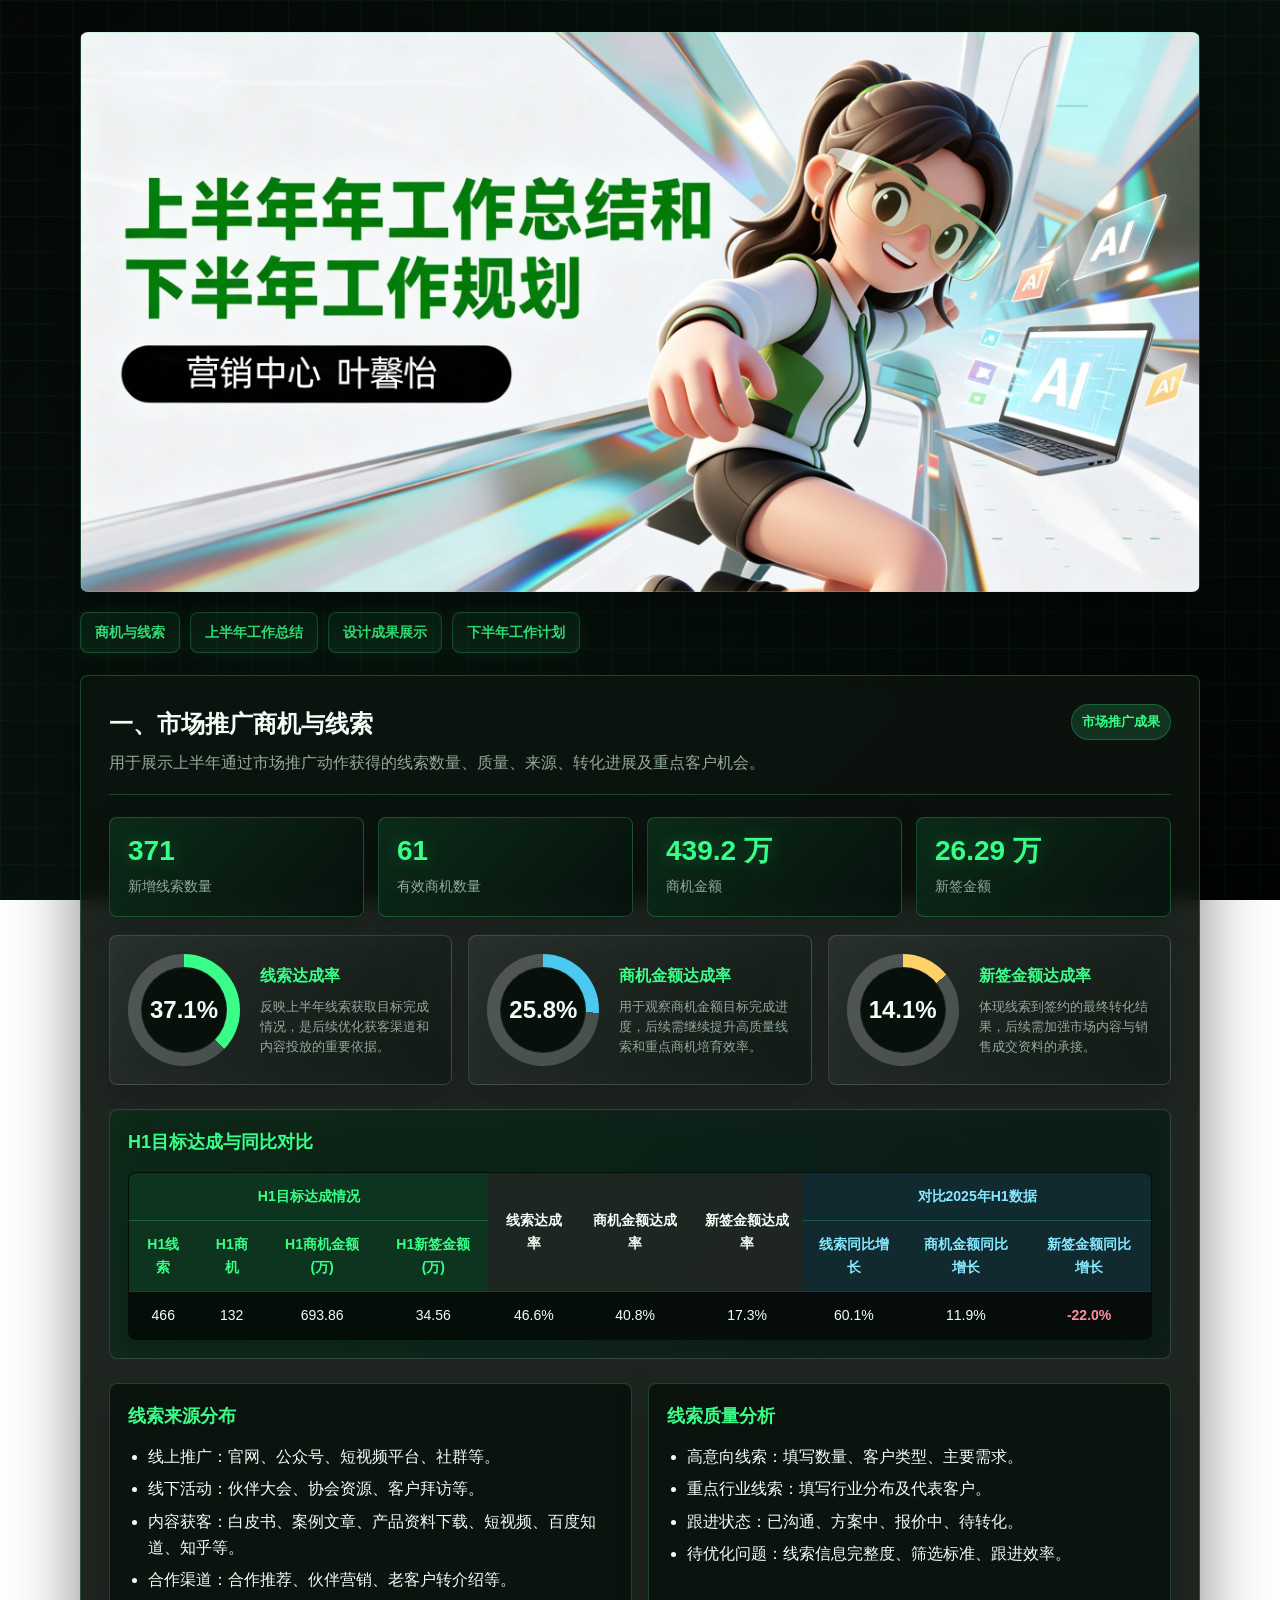
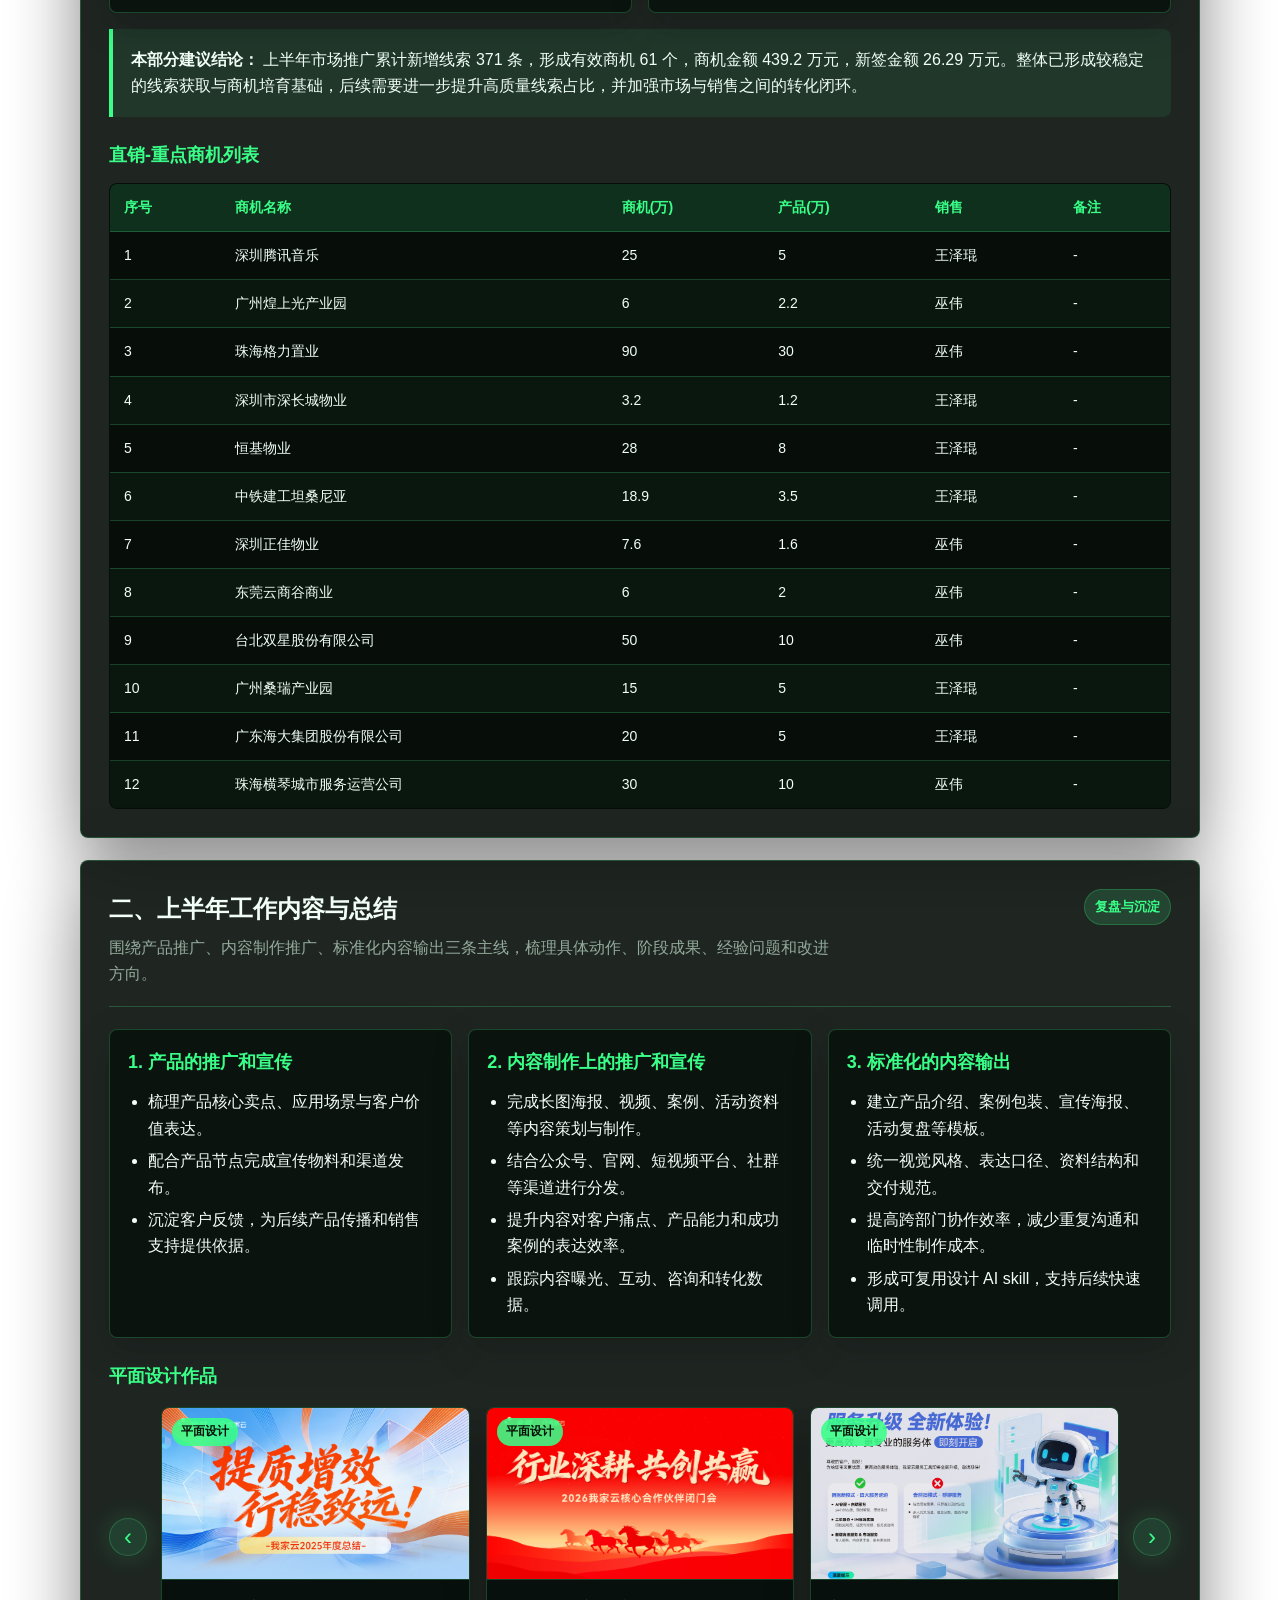
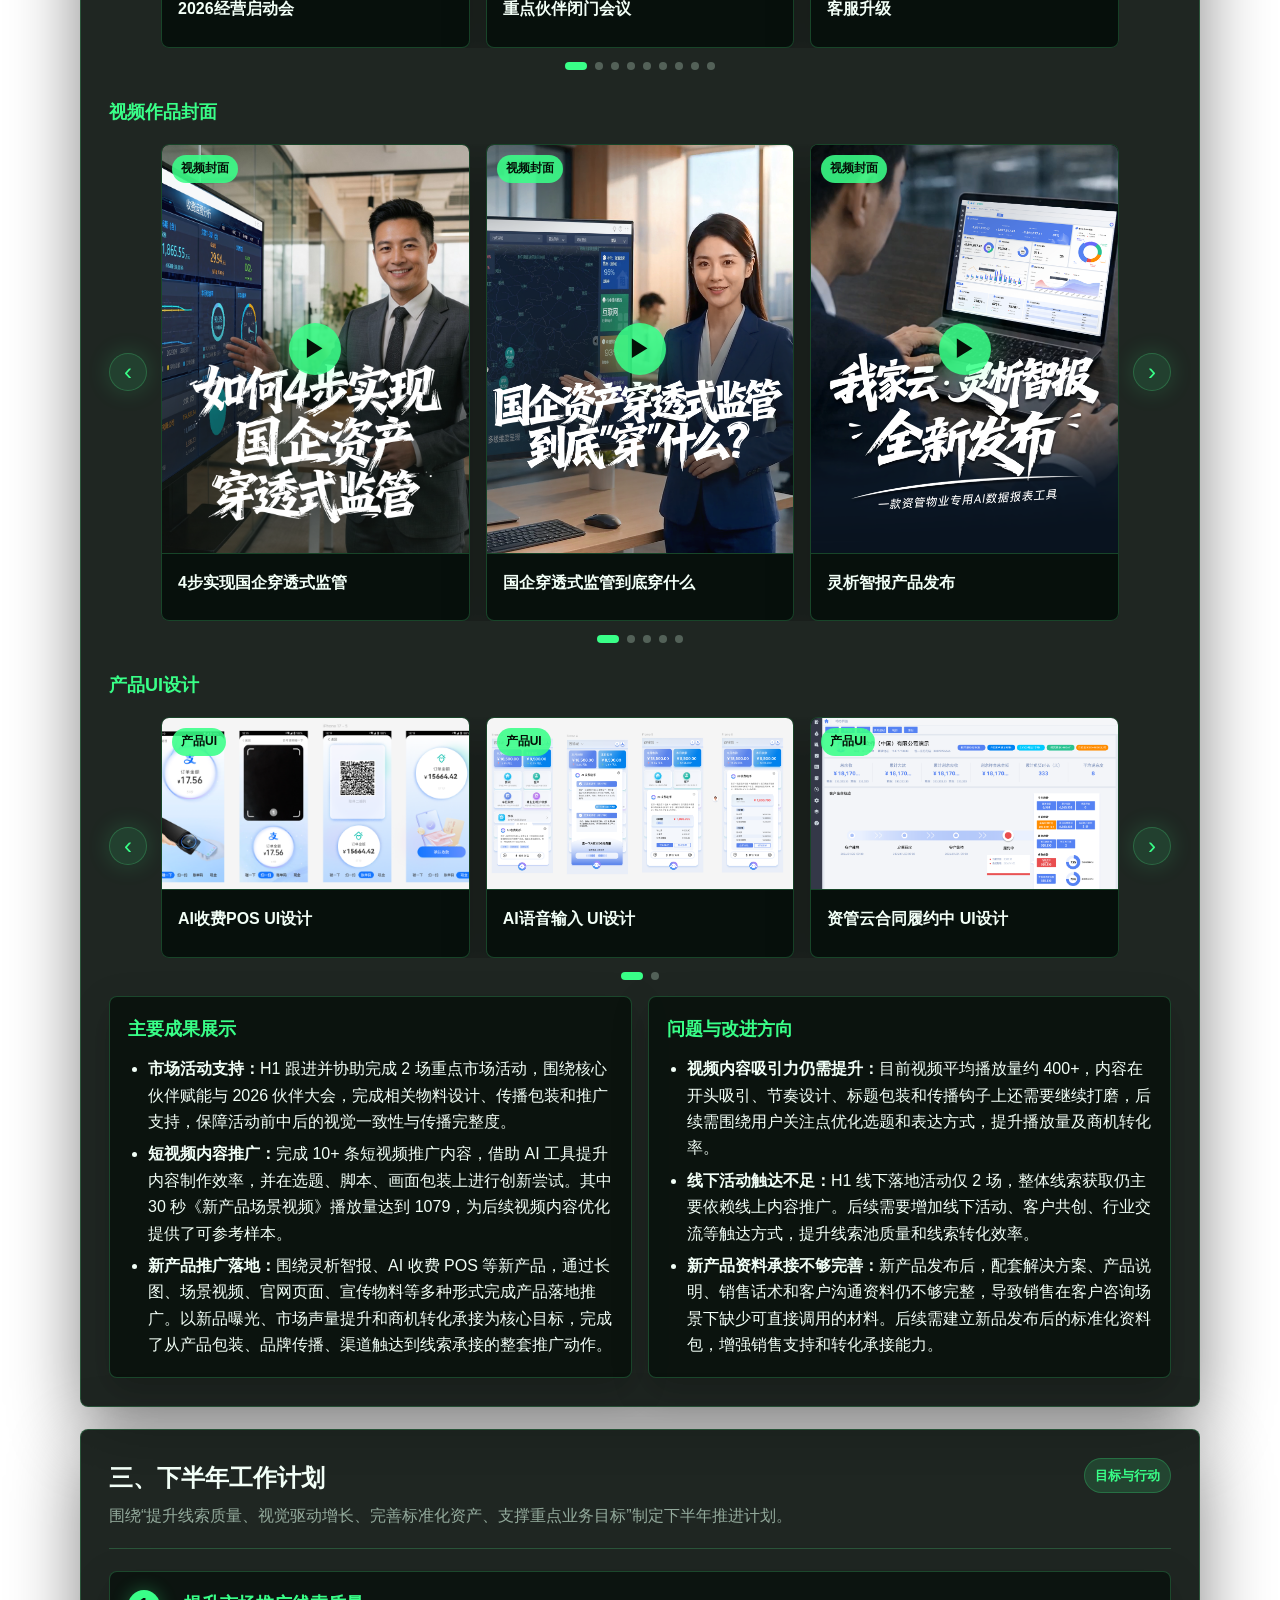
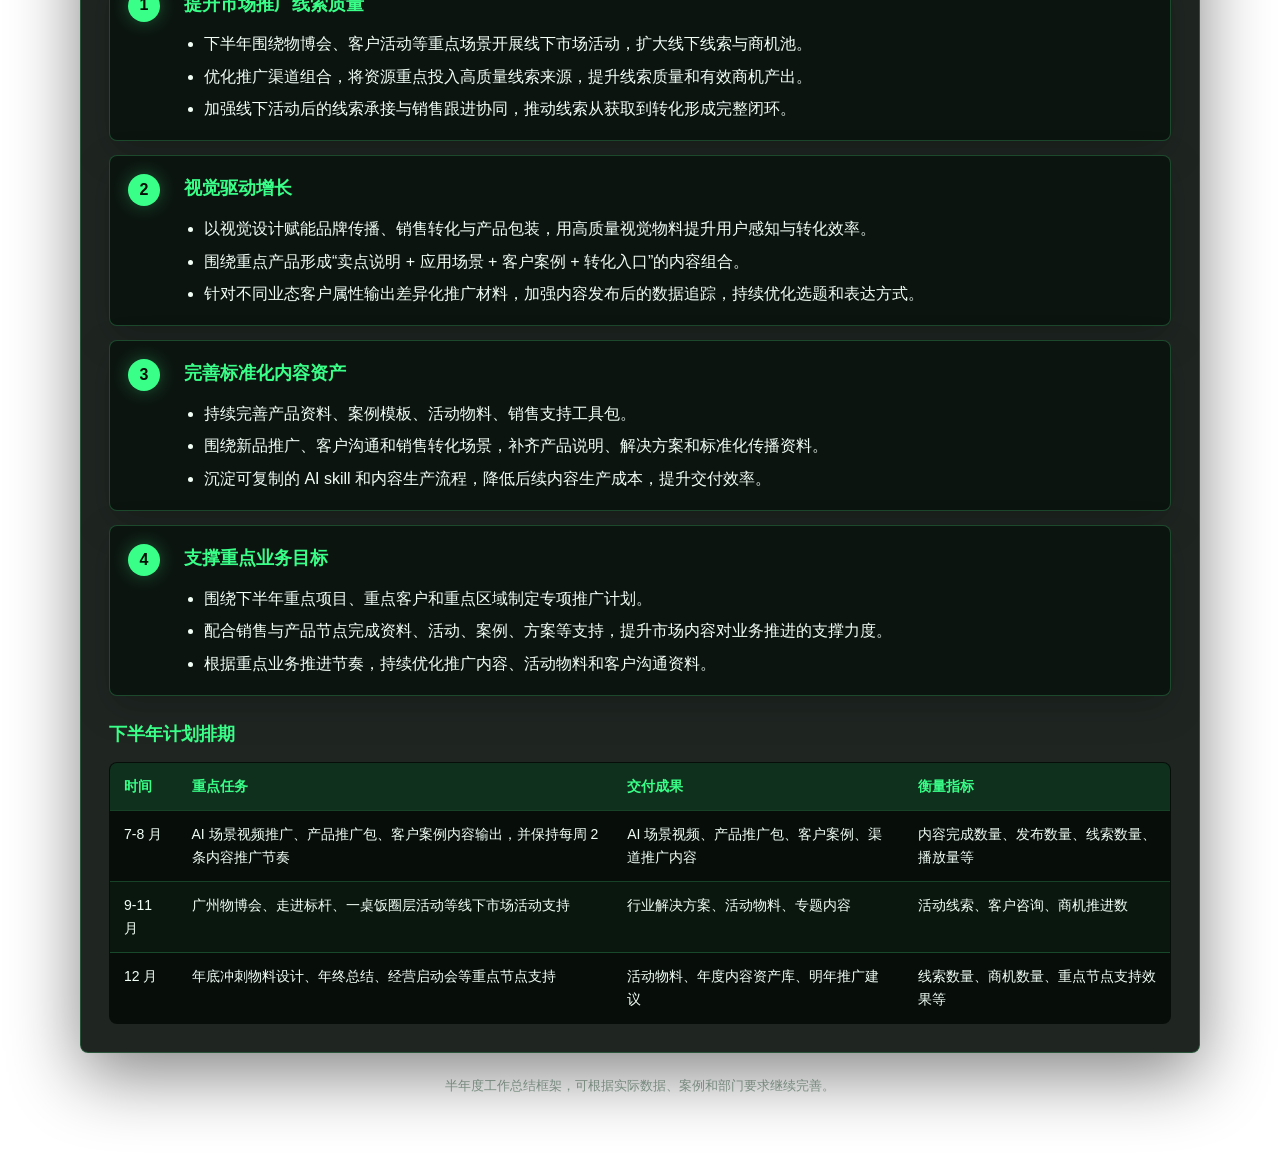
==== commit 1d712d35: "Add H1 achievement comparison data" ====
--- a/work-summary/index.html
+++ b/work-summary/index.html
@@ -418,6 +418,55 @@
       line-height: 1.55;
     }
 
+    .achievement-panel {
+      margin: 0 0 24px;
+      padding: 18px;
+      border: 1px solid rgba(255, 255, 255, 0.14);
+      border-radius: var(--radius);
+      background:
+        linear-gradient(135deg, rgba(57, 255, 136, 0.1), rgba(76, 201, 240, 0.055)),
+        rgba(5, 14, 9, 0.66);
+      backdrop-filter: blur(14px);
+    }
+
+    .achievement-panel h3 {
+      margin-bottom: 14px;
+    }
+
+    .achievement-table {
+      min-width: 860px;
+    }
+
+    .table-scroll {
+      overflow-x: auto;
+    }
+
+    .achievement-table th,
+    .achievement-table td {
+      text-align: center;
+      vertical-align: middle;
+    }
+
+    .achievement-table .group-main {
+      background: rgba(57, 255, 136, 0.16);
+      color: var(--primary);
+    }
+
+    .achievement-table .group-rate {
+      background: rgba(255, 255, 255, 0.1);
+      color: var(--ink);
+    }
+
+    .achievement-table .group-yoy {
+      background: rgba(76, 201, 240, 0.16);
+      color: #86e7ff;
+    }
+
+    .achievement-table .negative {
+      color: #ff8fa0;
+      font-weight: 800;
+    }
+
     .grid-2 {
       display: grid;
       grid-template-columns: repeat(2, minmax(0, 1fr));
@@ -939,6 +988,46 @@
             <span>新签金额达成率</span>
             <p>体现线索到签约的最终转化结果，后续需加强市场内容与销售成交资料的承接。</p>
           </div>
+        </div>
+      </div>
+
+      <div class="achievement-panel">
+        <h3>H1目标达成与同比对比</h3>
+        <div class="table-scroll">
+          <table class="achievement-table">
+            <thead>
+              <tr>
+                <th class="group-main" colspan="4">H1目标达成情况</th>
+                <th class="group-rate" rowspan="2">线索达成率</th>
+                <th class="group-rate" rowspan="2">商机金额达成率</th>
+                <th class="group-rate" rowspan="2">新签金额达成率</th>
+                <th class="group-yoy" colspan="3">对比2025年H1数据</th>
+              </tr>
+              <tr>
+                <th class="group-main">H1线索</th>
+                <th class="group-main">H1商机</th>
+                <th class="group-main">H1商机金额(万)</th>
+                <th class="group-main">H1新签金额(万)</th>
+                <th class="group-yoy">线索同比增长</th>
+                <th class="group-yoy">商机金额同比增长</th>
+                <th class="group-yoy">新签金额同比增长</th>
+              </tr>
+            </thead>
+            <tbody>
+              <tr>
+                <td>466</td>
+                <td>132</td>
+                <td>693.86</td>
+                <td>34.56</td>
+                <td>46.6%</td>
+                <td>40.8%</td>
+                <td>17.3%</td>
+                <td>60.1%</td>
+                <td>11.9%</td>
+                <td class="negative">-22.0%</td>
+              </tr>
+            </tbody>
+          </table>
         </div>
       </div>
 
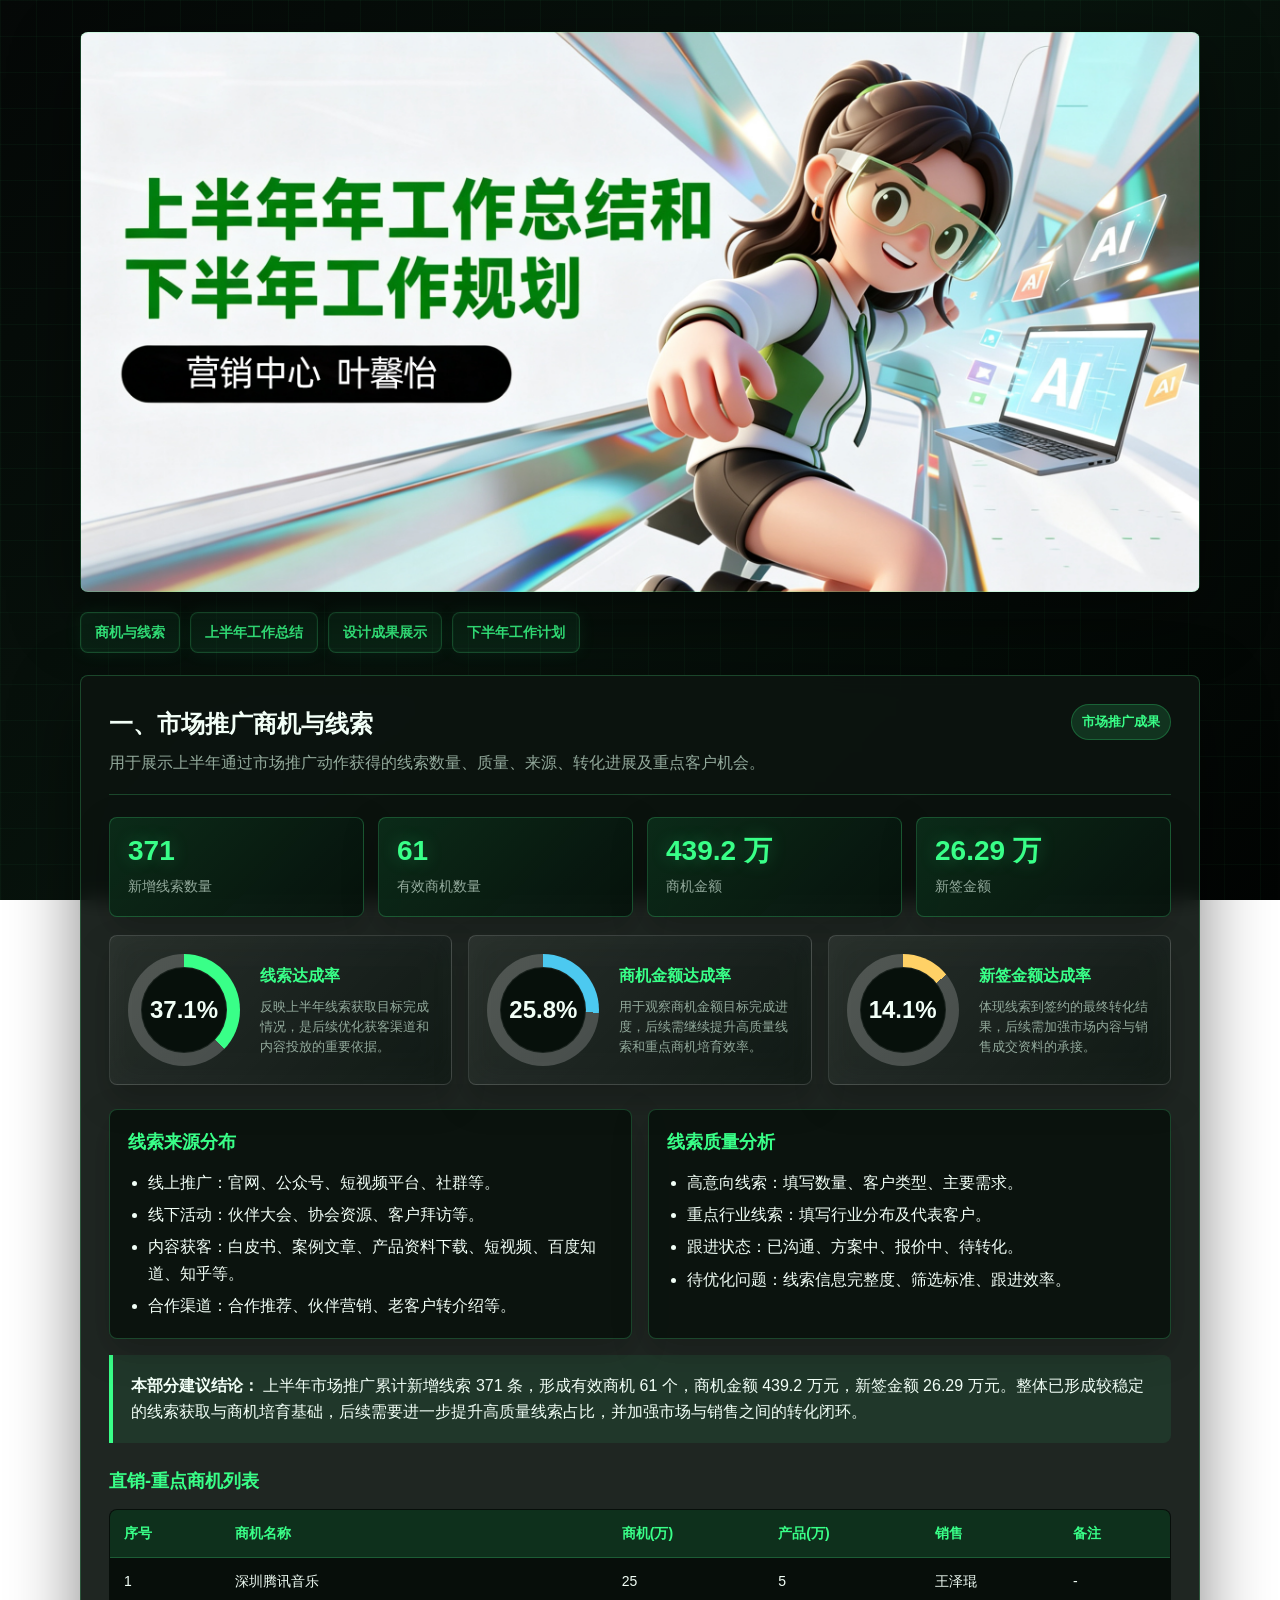
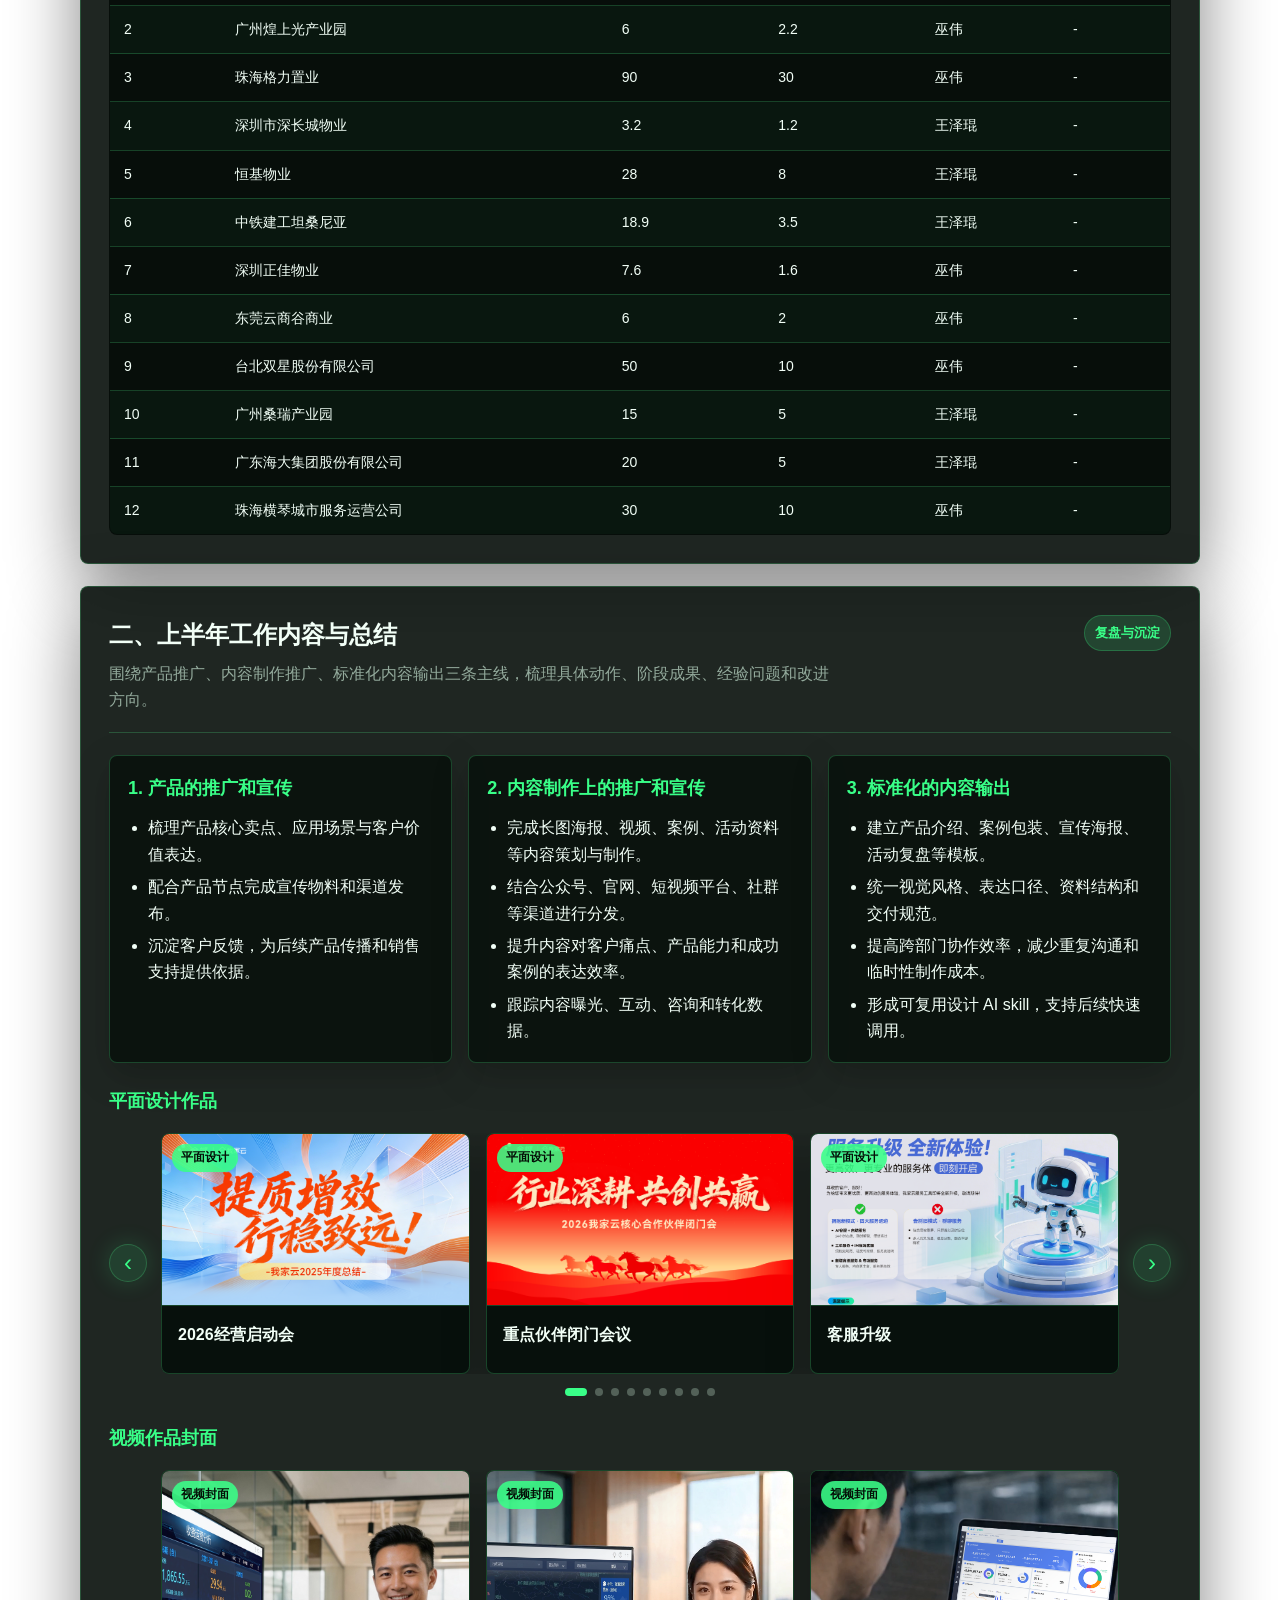
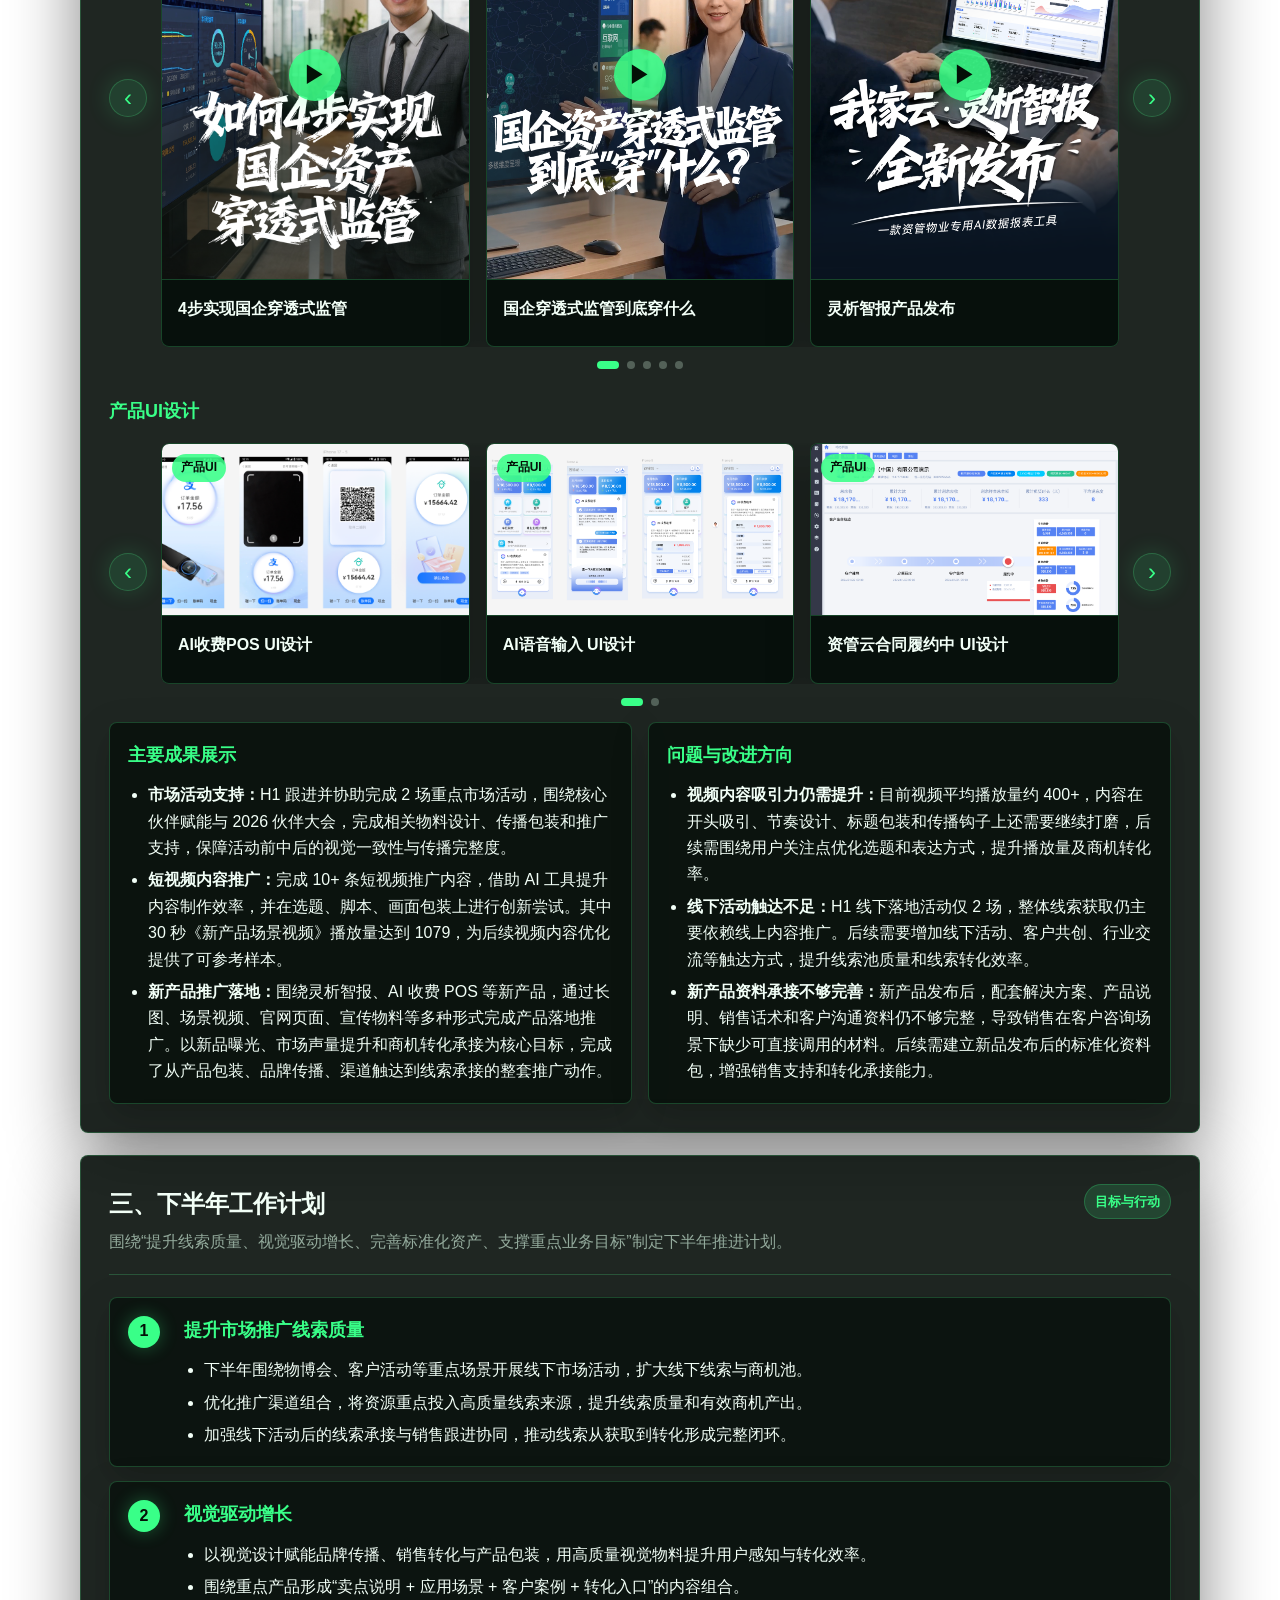
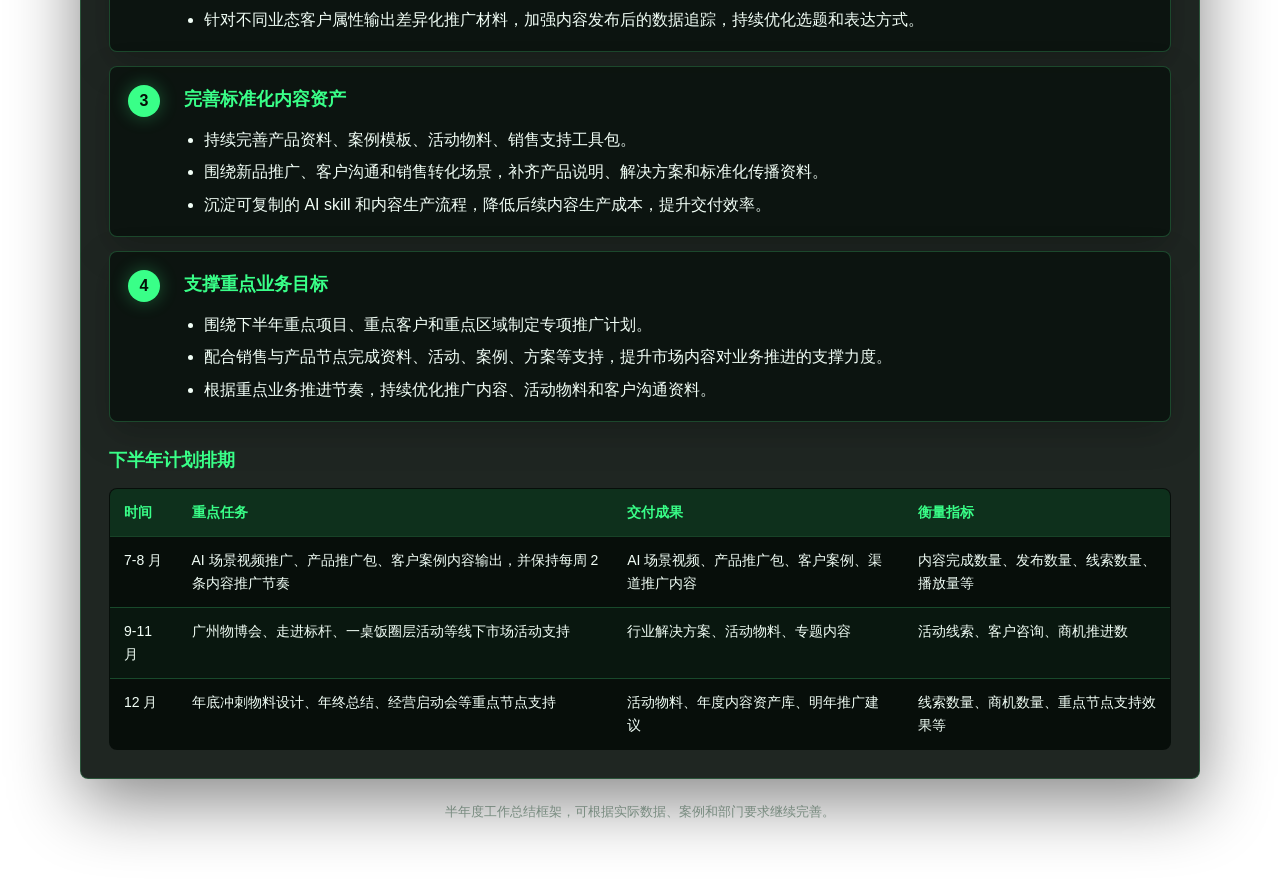
==== commit 81b833cf: "Revert H1 achievement comparison table" ====
--- a/work-summary/index.html
+++ b/work-summary/index.html
@@ -418,55 +418,6 @@
       line-height: 1.55;
     }
 
-    .achievement-panel {
-      margin: 0 0 24px;
-      padding: 18px;
-      border: 1px solid rgba(255, 255, 255, 0.14);
-      border-radius: var(--radius);
-      background:
-        linear-gradient(135deg, rgba(57, 255, 136, 0.1), rgba(76, 201, 240, 0.055)),
-        rgba(5, 14, 9, 0.66);
-      backdrop-filter: blur(14px);
-    }
-
-    .achievement-panel h3 {
-      margin-bottom: 14px;
-    }
-
-    .achievement-table {
-      min-width: 860px;
-    }
-
-    .table-scroll {
-      overflow-x: auto;
-    }
-
-    .achievement-table th,
-    .achievement-table td {
-      text-align: center;
-      vertical-align: middle;
-    }
-
-    .achievement-table .group-main {
-      background: rgba(57, 255, 136, 0.16);
-      color: var(--primary);
-    }
-
-    .achievement-table .group-rate {
-      background: rgba(255, 255, 255, 0.1);
-      color: var(--ink);
-    }
-
-    .achievement-table .group-yoy {
-      background: rgba(76, 201, 240, 0.16);
-      color: #86e7ff;
-    }
-
-    .achievement-table .negative {
-      color: #ff8fa0;
-      font-weight: 800;
-    }
-
     .grid-2 {
       display: grid;
       grid-template-columns: repeat(2, minmax(0, 1fr));
@@ -988,46 +939,6 @@
             <span>新签金额达成率</span>
             <p>体现线索到签约的最终转化结果，后续需加强市场内容与销售成交资料的承接。</p>
           </div>
-        </div>
-      </div>
-
-      <div class="achievement-panel">
-        <h3>H1目标达成与同比对比</h3>
-        <div class="table-scroll">
-          <table class="achievement-table">
-            <thead>
-              <tr>
-                <th class="group-main" colspan="4">H1目标达成情况</th>
-                <th class="group-rate" rowspan="2">线索达成率</th>
-                <th class="group-rate" rowspan="2">商机金额达成率</th>
-                <th class="group-rate" rowspan="2">新签金额达成率</th>
-                <th class="group-yoy" colspan="3">对比2025年H1数据</th>
-              </tr>
-              <tr>
-                <th class="group-main">H1线索</th>
-                <th class="group-main">H1商机</th>
-                <th class="group-main">H1商机金额(万)</th>
-                <th class="group-main">H1新签金额(万)</th>
-                <th class="group-yoy">线索同比增长</th>
-                <th class="group-yoy">商机金额同比增长</th>
-                <th class="group-yoy">新签金额同比增长</th>
-              </tr>
-            </thead>
-            <tbody>
-              <tr>
-                <td>466</td>
-                <td>132</td>
-                <td>693.86</td>
-                <td>34.56</td>
-                <td>46.6%</td>
-                <td>40.8%</td>
-                <td>17.3%</td>
-                <td>60.1%</td>
-                <td>11.9%</td>
-                <td class="negative">-22.0%</td>
-              </tr>
-            </tbody>
-          </table>
         </div>
       </div>
 
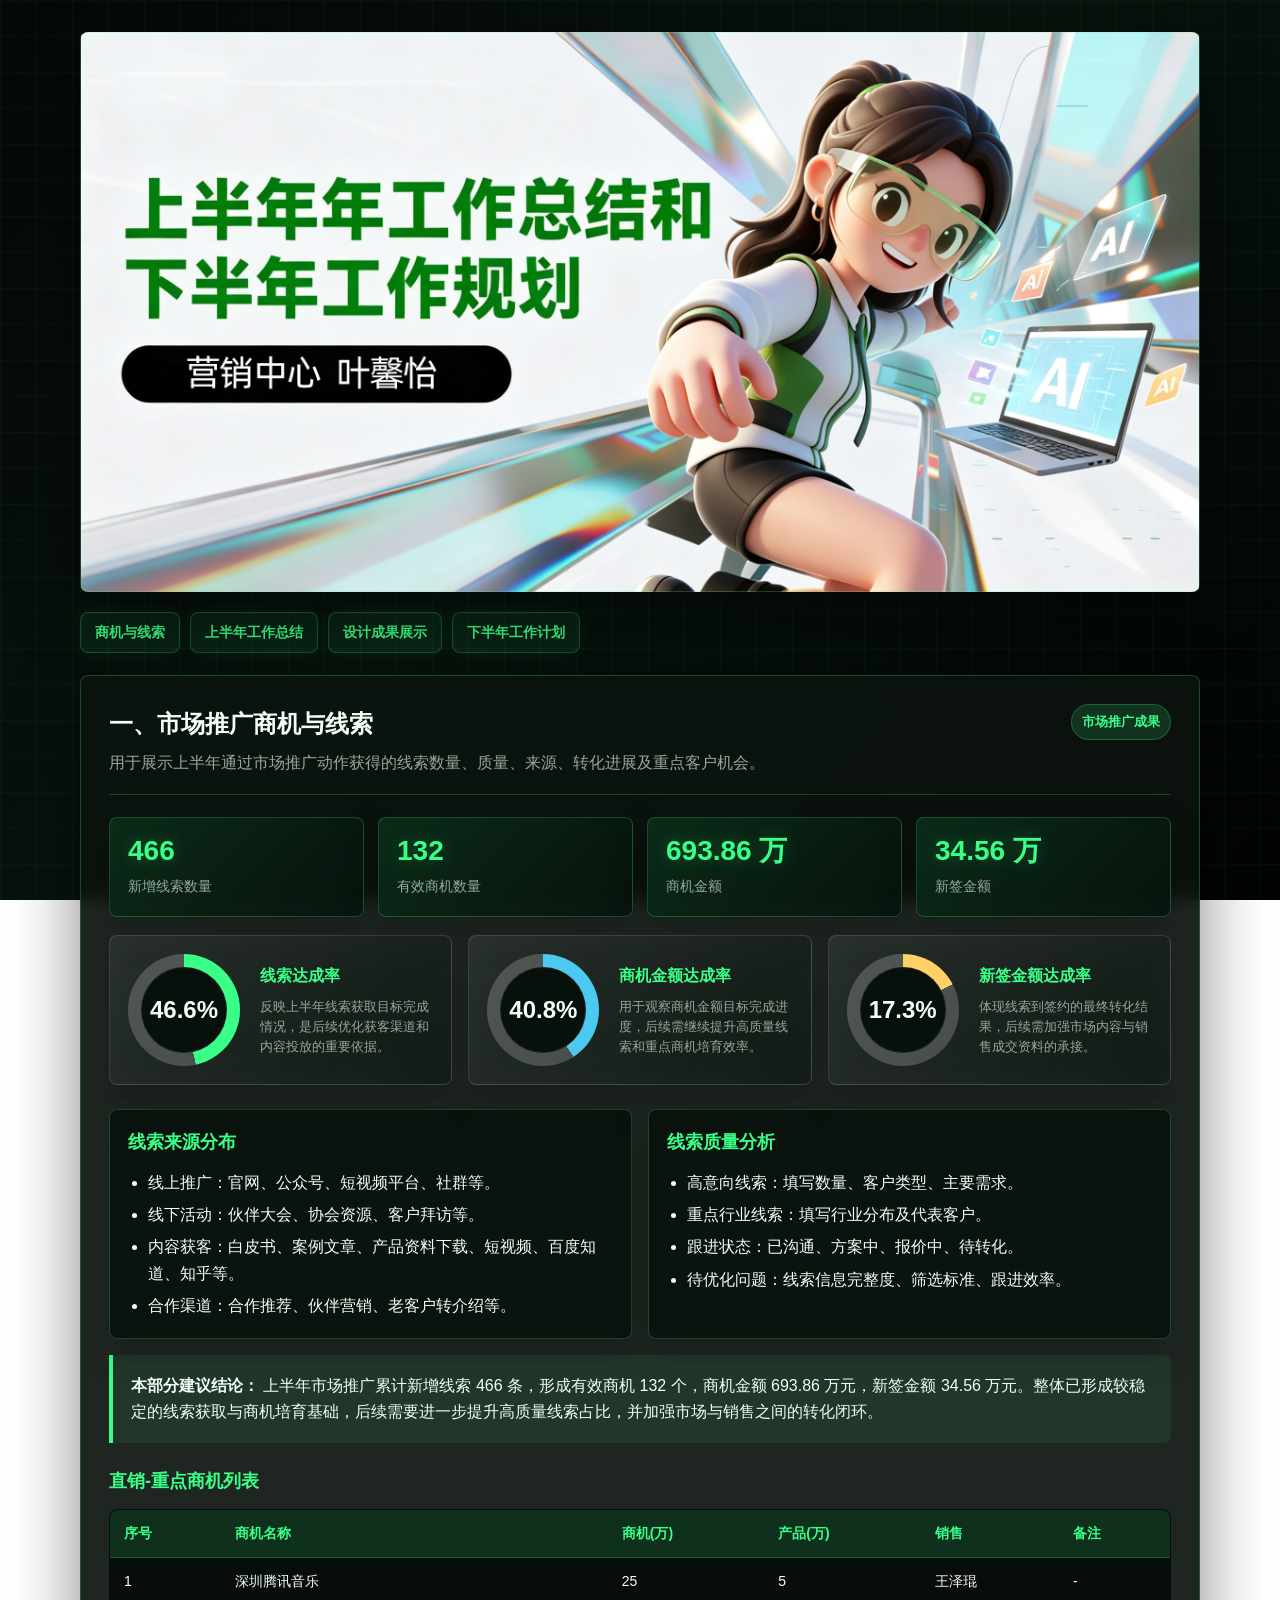
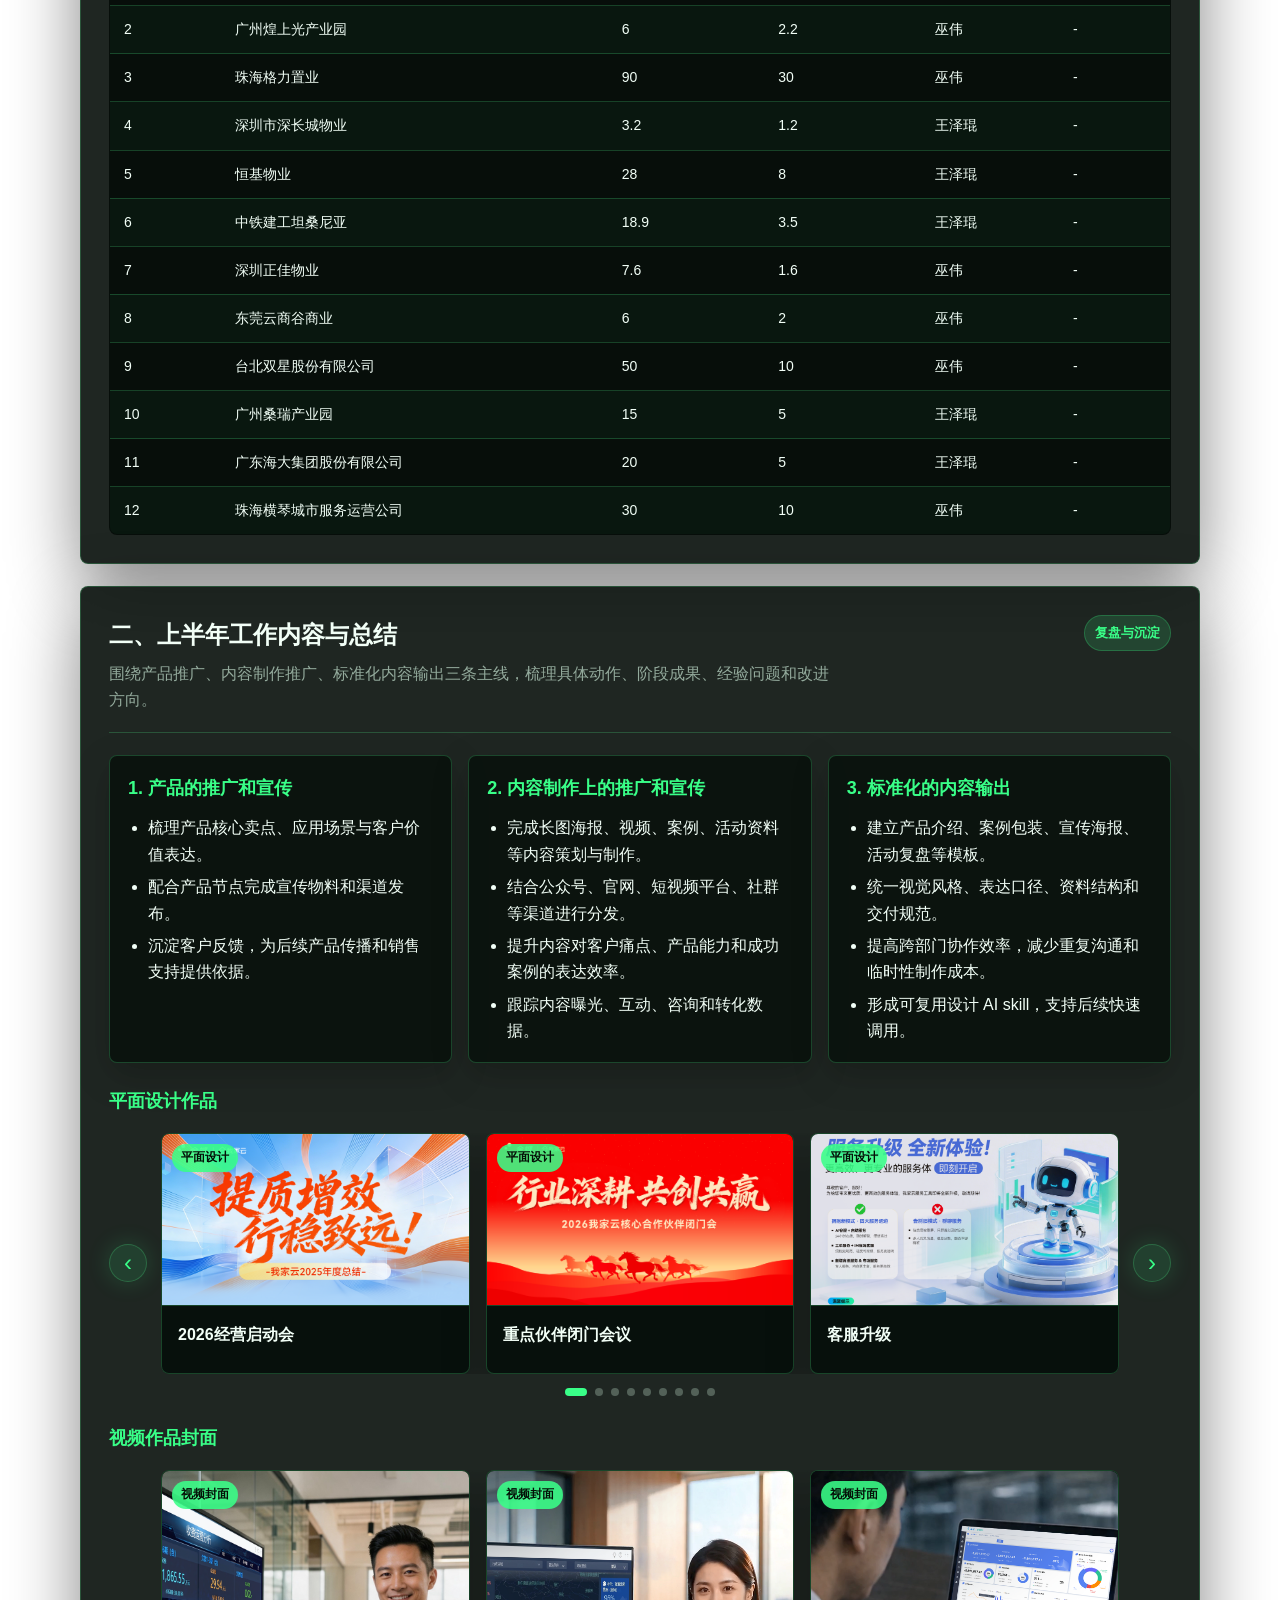
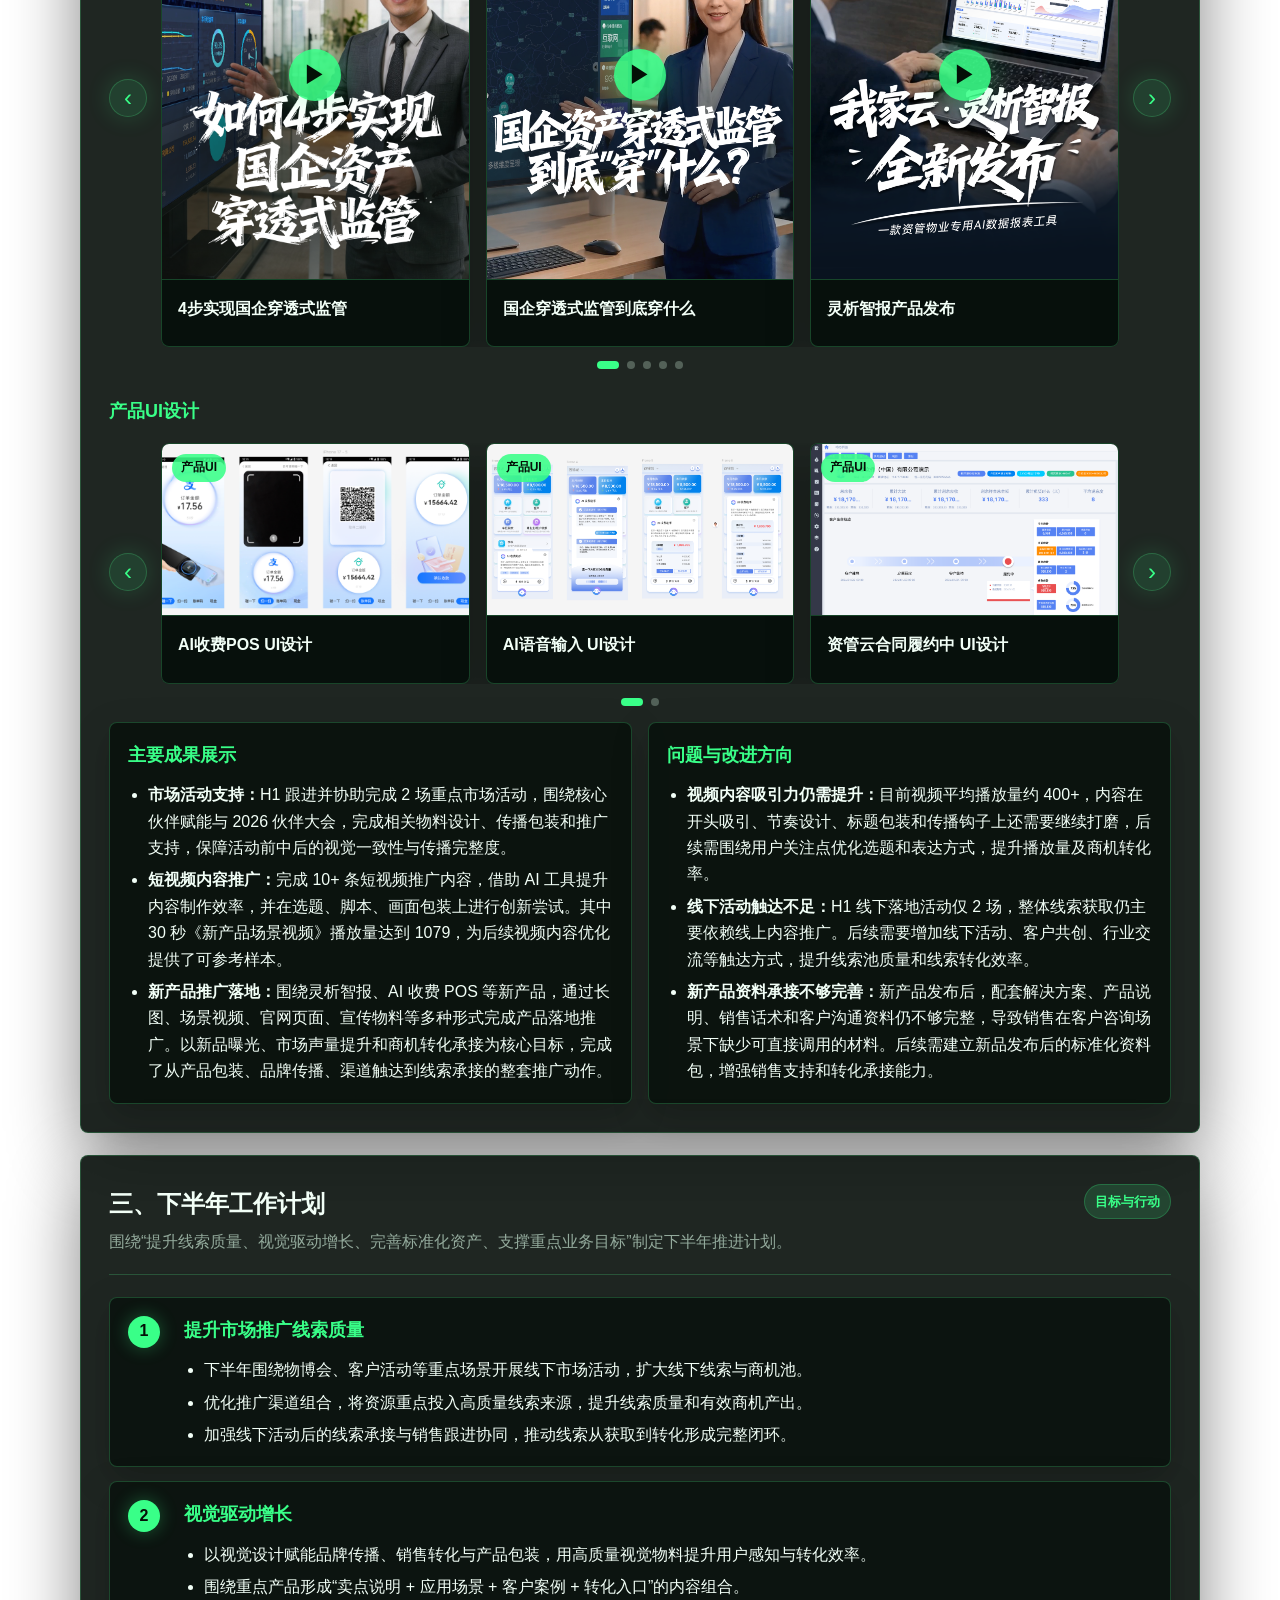
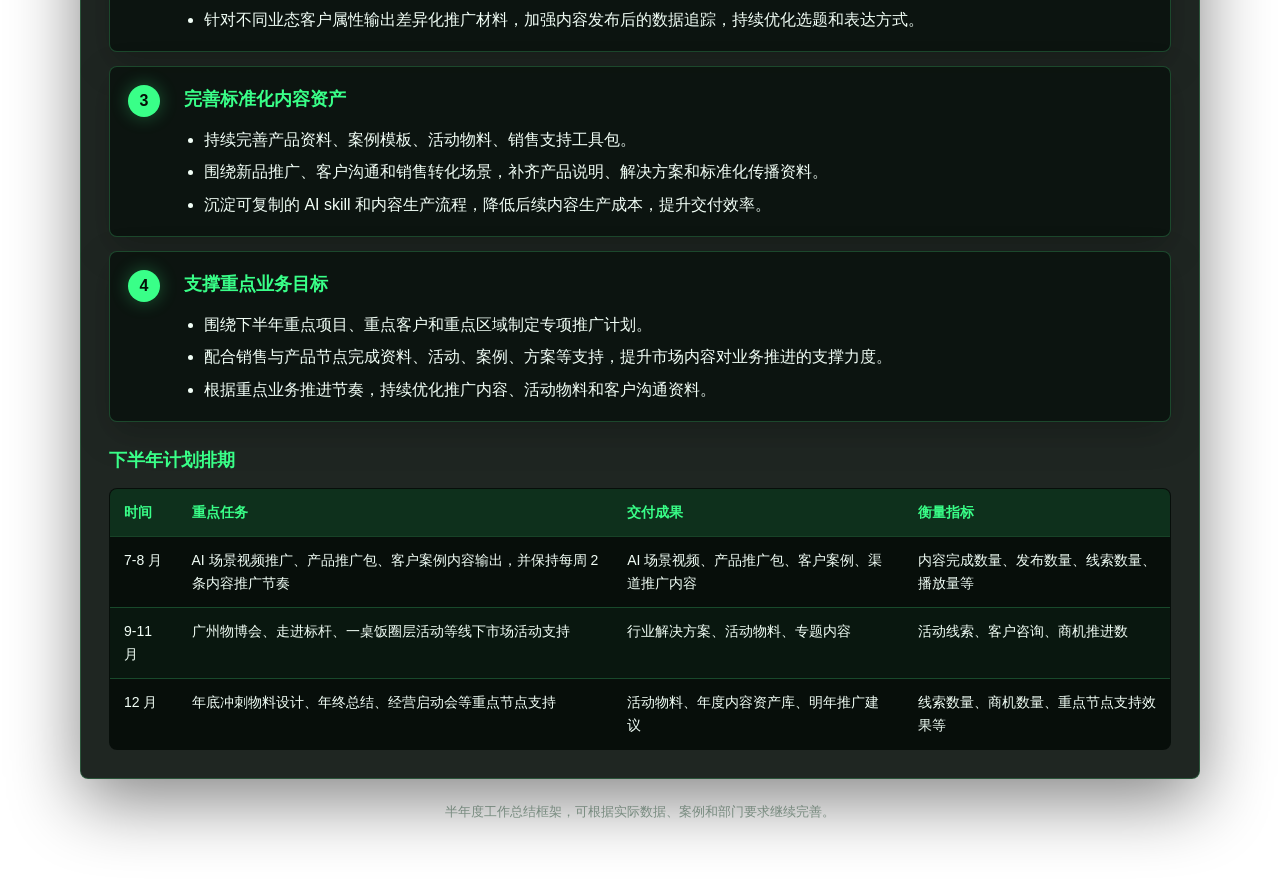
==== commit 0c3b8ad7: "Update H1 opportunity metrics" ====
--- a/work-summary/index.html
+++ b/work-summary/index.html
@@ -895,27 +895,27 @@
 
       <div class="metrics">
         <div class="metric">
-          <strong>371</strong>
+          <strong>466</strong>
           <span>新增线索数量</span>
         </div>
         <div class="metric">
-          <strong>61</strong>
+          <strong>132</strong>
           <span>有效商机数量</span>
         </div>
         <div class="metric">
-          <strong>439.2 万</strong>
+          <strong>693.86 万</strong>
           <span>商机金额</span>
         </div>
         <div class="metric">
-          <strong>26.29 万</strong>
+          <strong>34.56 万</strong>
           <span>新签金额</span>
         </div>
       </div>
 
       <div class="rate-rings" aria-label="目标达成率">
         <div class="rate-card">
-          <div class="rate-ring" style="--percent: 37.1%; --ring-color: #39ff88;">
-            <strong>37.1%</strong>
+          <div class="rate-ring" style="--percent: 46.6%; --ring-color: #39ff88;">
+            <strong>46.6%</strong>
           </div>
           <div class="rate-copy">
             <span>线索达成率</span>
@@ -923,8 +923,8 @@
           </div>
         </div>
         <div class="rate-card">
-          <div class="rate-ring" style="--percent: 25.8%; --ring-color: #4cc9f0;">
-            <strong>25.8%</strong>
+          <div class="rate-ring" style="--percent: 40.8%; --ring-color: #4cc9f0;">
+            <strong>40.8%</strong>
           </div>
           <div class="rate-copy">
             <span>商机金额达成率</span>
@@ -932,8 +932,8 @@
           </div>
         </div>
         <div class="rate-card">
-          <div class="rate-ring" style="--percent: 14.1%; --ring-color: #ffd166;">
-            <strong>14.1%</strong>
+          <div class="rate-ring" style="--percent: 17.3%; --ring-color: #ffd166;">
+            <strong>17.3%</strong>
           </div>
           <div class="rate-copy">
             <span>新签金额达成率</span>
@@ -966,7 +966,7 @@
 
       <div class="summary-box">
         <strong>本部分建议结论：</strong>
-        上半年市场推广累计新增线索 371 条，形成有效商机 61 个，商机金额 439.2 万元，新签金额 26.29 万元。整体已形成较稳定的线索获取与商机培育基础，后续需要进一步提升高质量线索占比，并加强市场与销售之间的转化闭环。
+        上半年市场推广累计新增线索 466 条，形成有效商机 132 个，商机金额 693.86 万元，新签金额 34.56 万元。整体已形成较稳定的线索获取与商机培育基础，后续需要进一步提升高质量线索占比，并加强市场与销售之间的转化闭环。
       </div>
 
       <h3 style="margin-top: 24px;">直销-重点商机列表</h3>
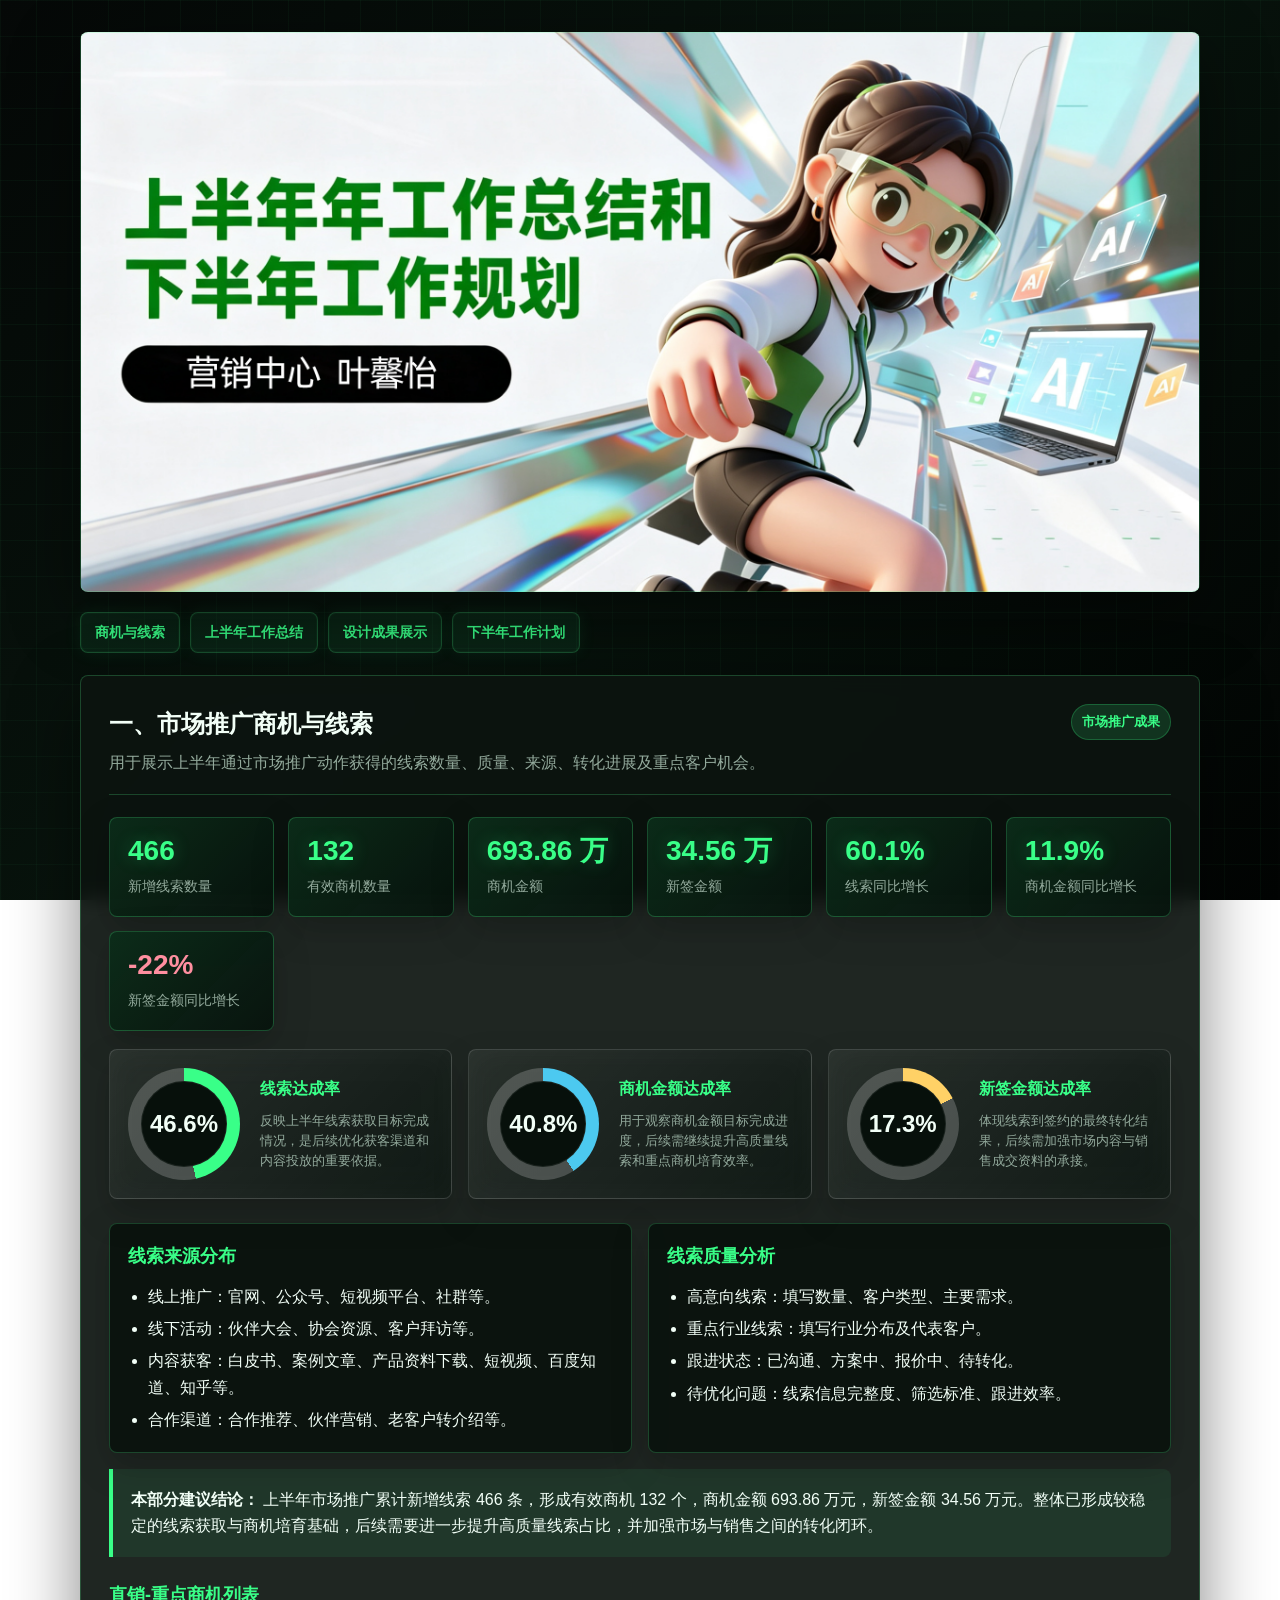
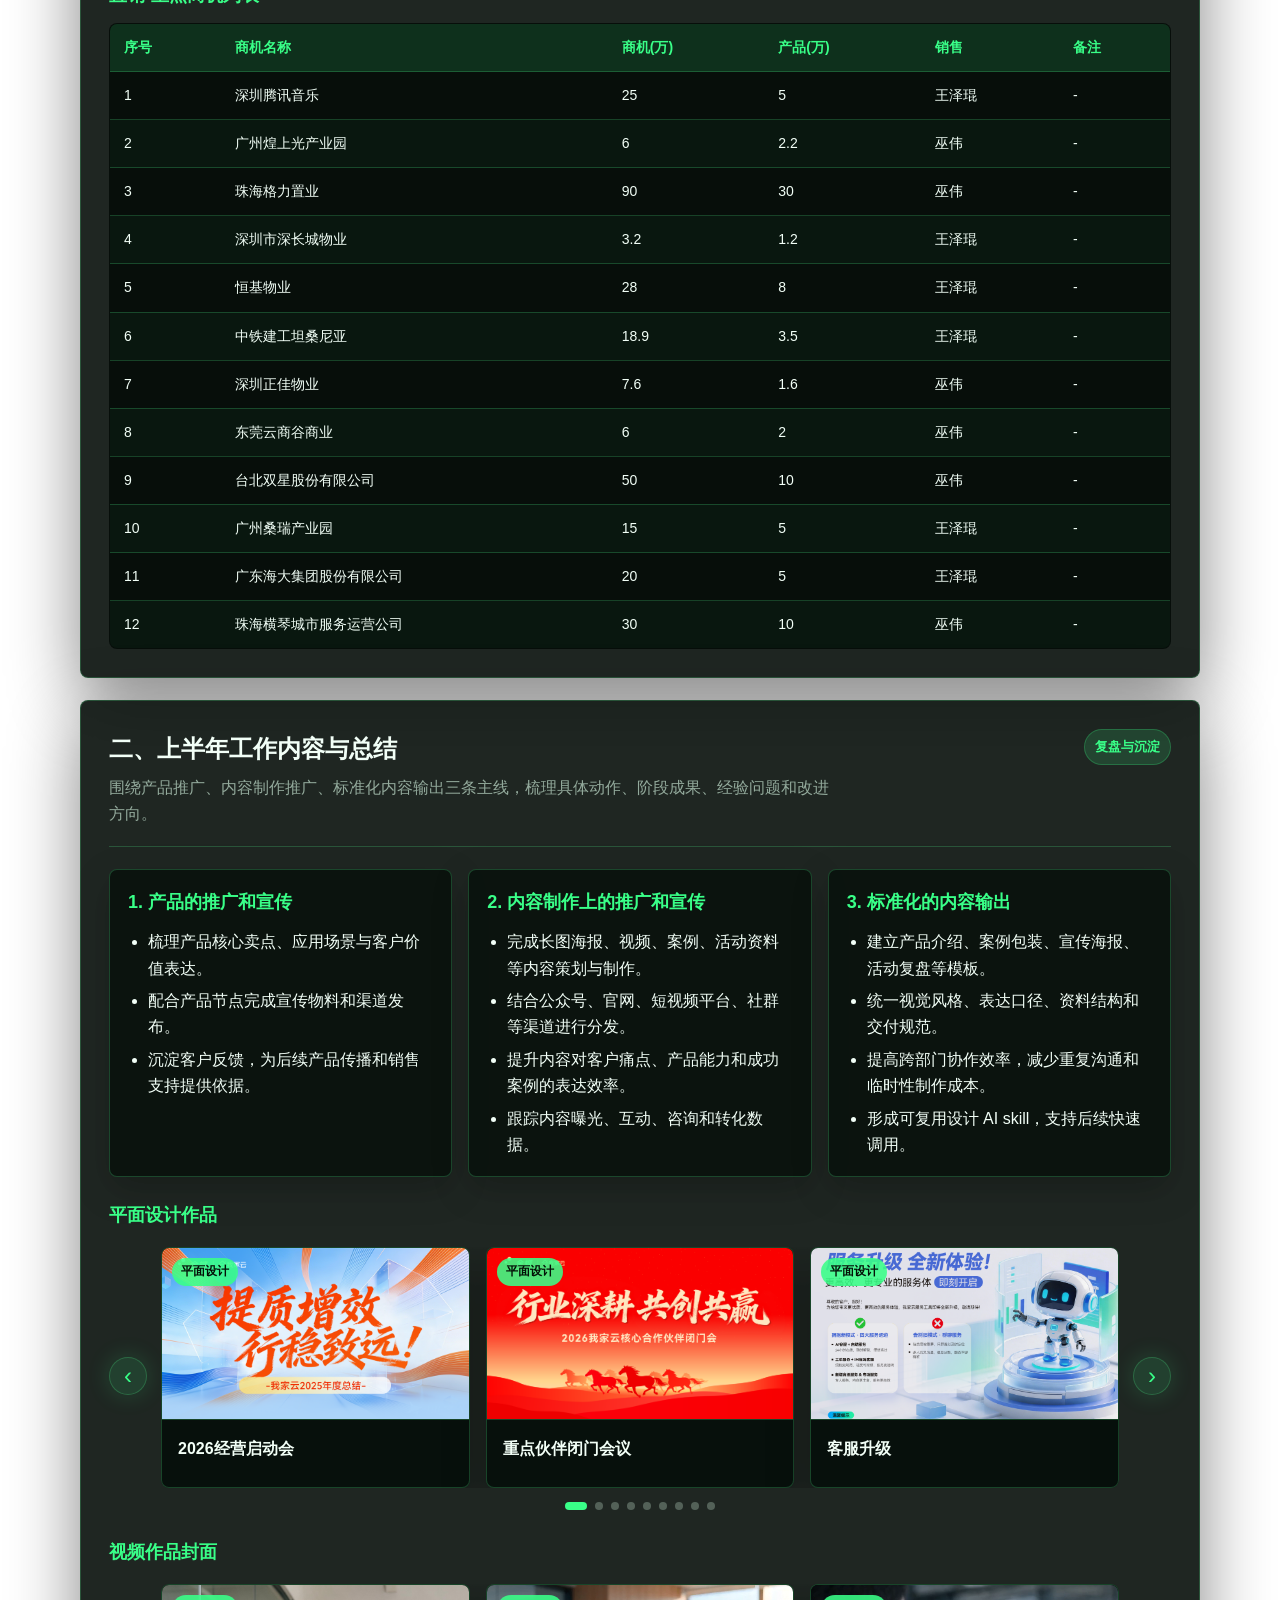
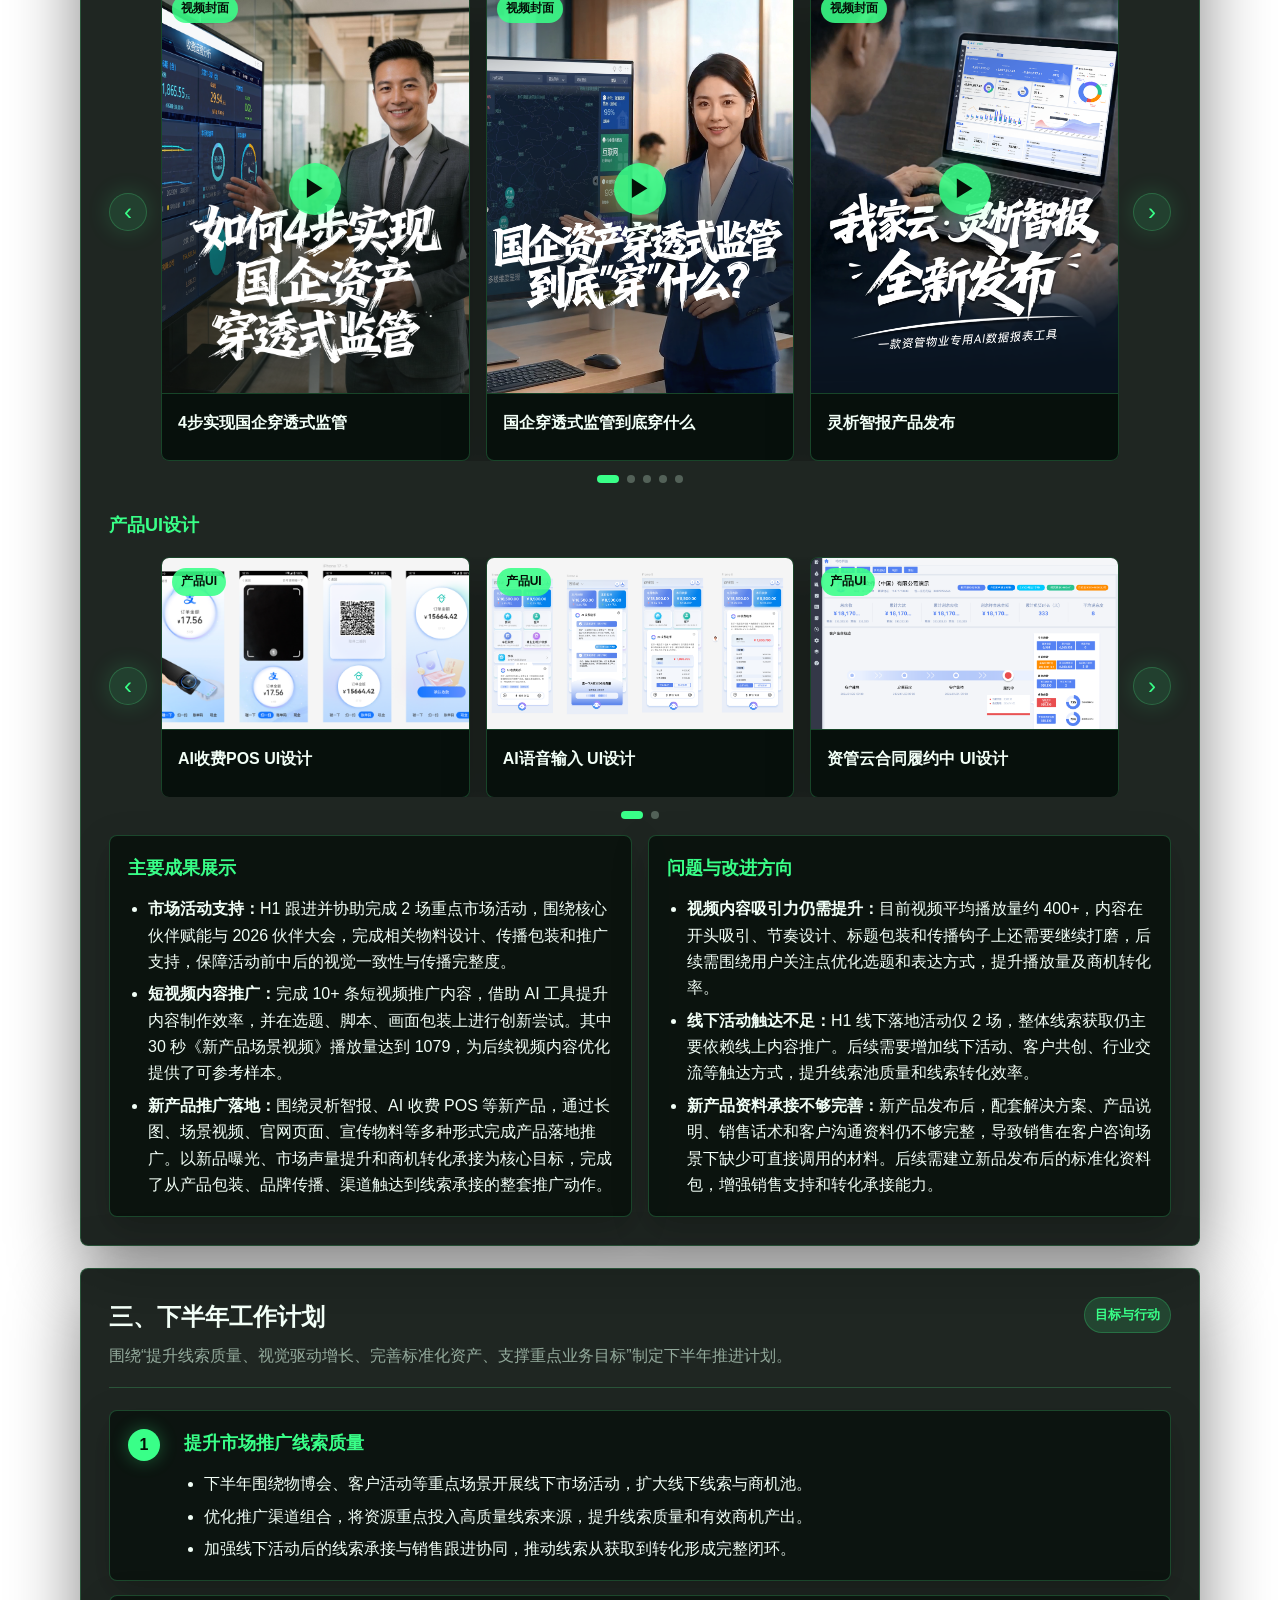
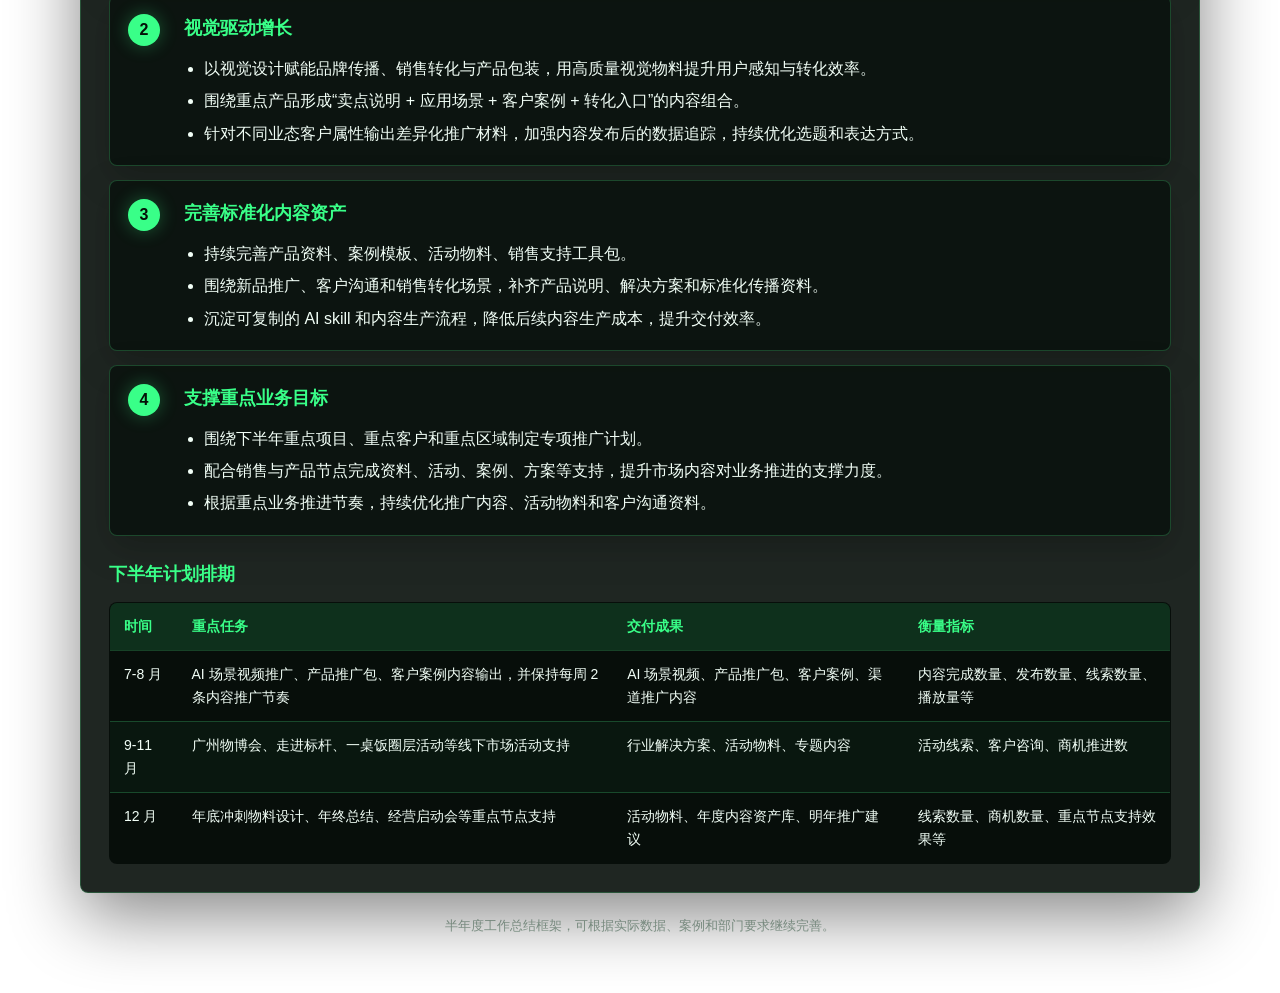
==== commit 986e800d: "Add H1 year over year metrics" ====
--- a/work-summary/index.html
+++ b/work-summary/index.html
@@ -347,6 +347,11 @@
       text-shadow: 0 0 18px rgba(57, 255, 136, 0.28);
     }
 
+    .metric strong.negative {
+      color: #ff8fa0;
+      text-shadow: none;
+    }
+
     .metric span {
       display: block;
       margin-top: 8px;
@@ -909,6 +914,18 @@
         <div class="metric">
           <strong>34.56 万</strong>
           <span>新签金额</span>
+        </div>
+        <div class="metric">
+          <strong>60.1%</strong>
+          <span>线索同比增长</span>
+        </div>
+        <div class="metric">
+          <strong>11.9%</strong>
+          <span>商机金额同比增长</span>
+        </div>
+        <div class="metric">
+          <strong class="negative">-22%</strong>
+          <span>新签金额同比增长</span>
         </div>
       </div>
 
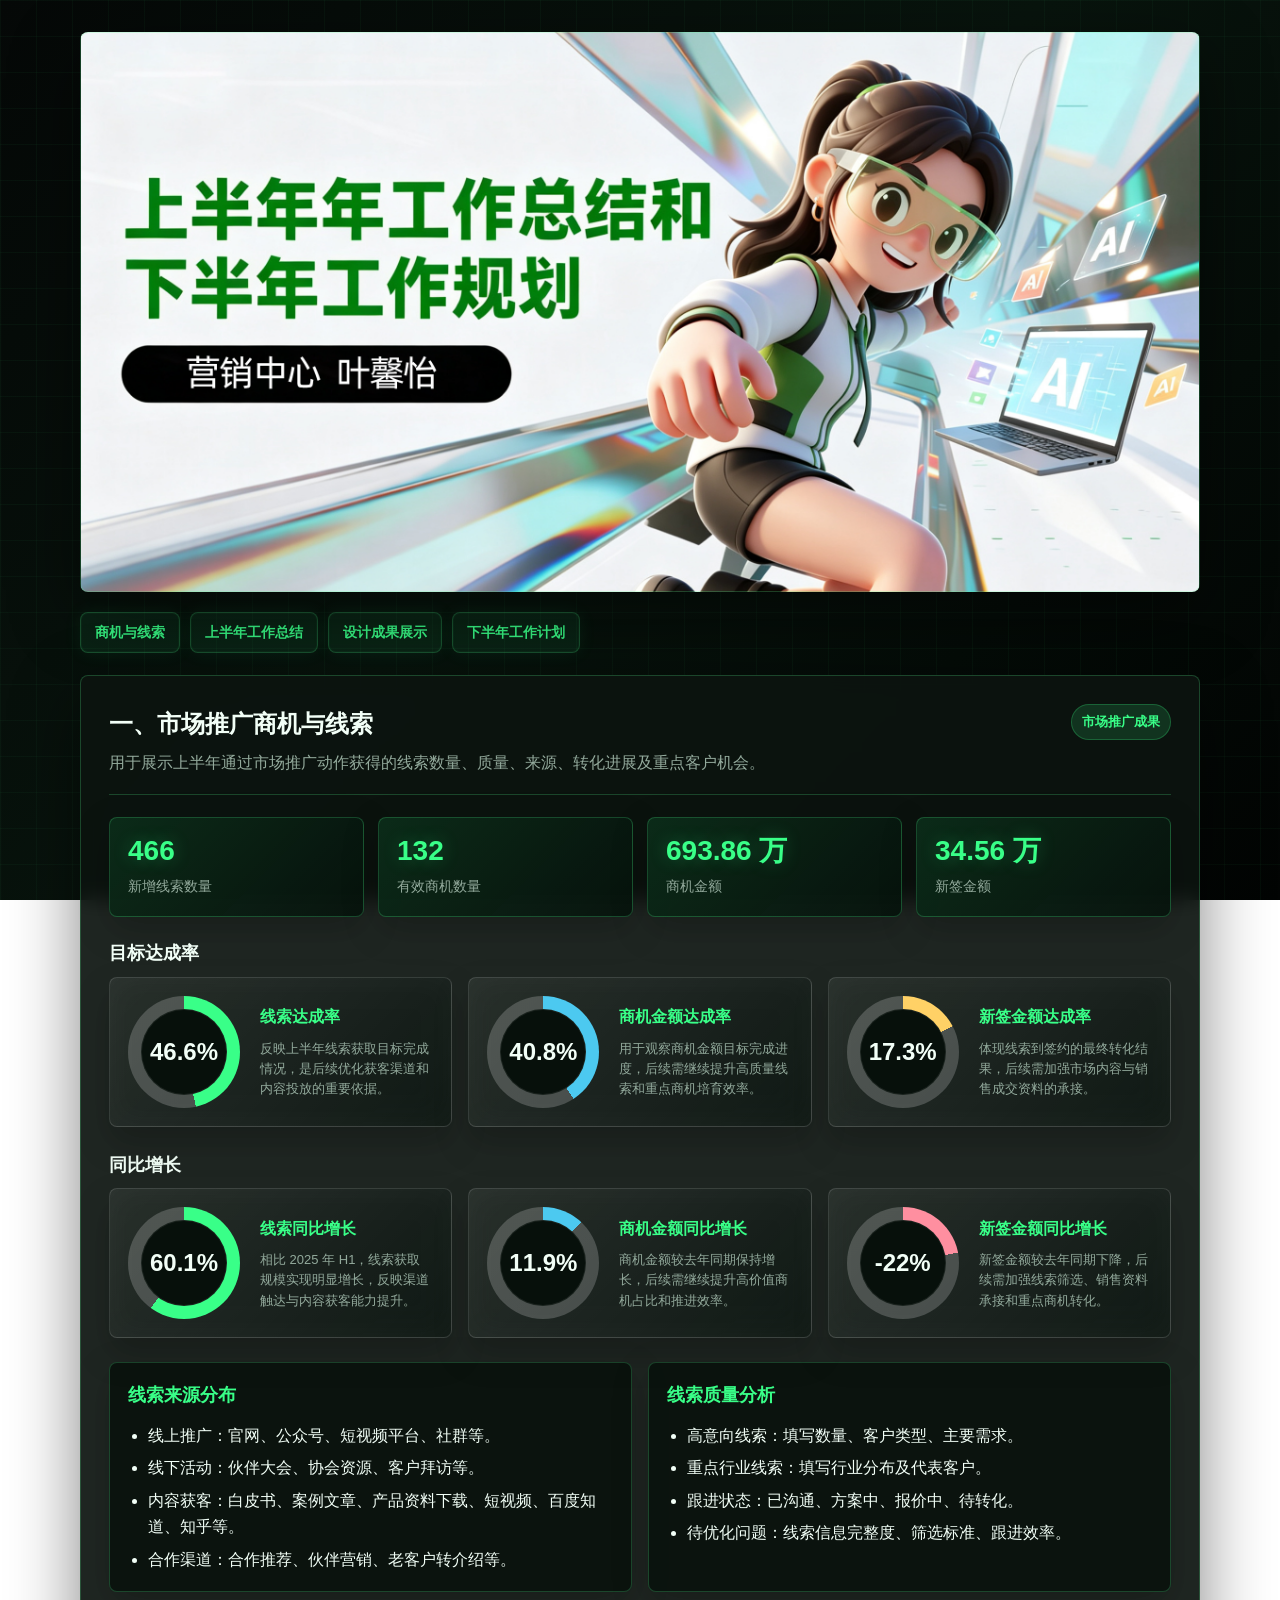
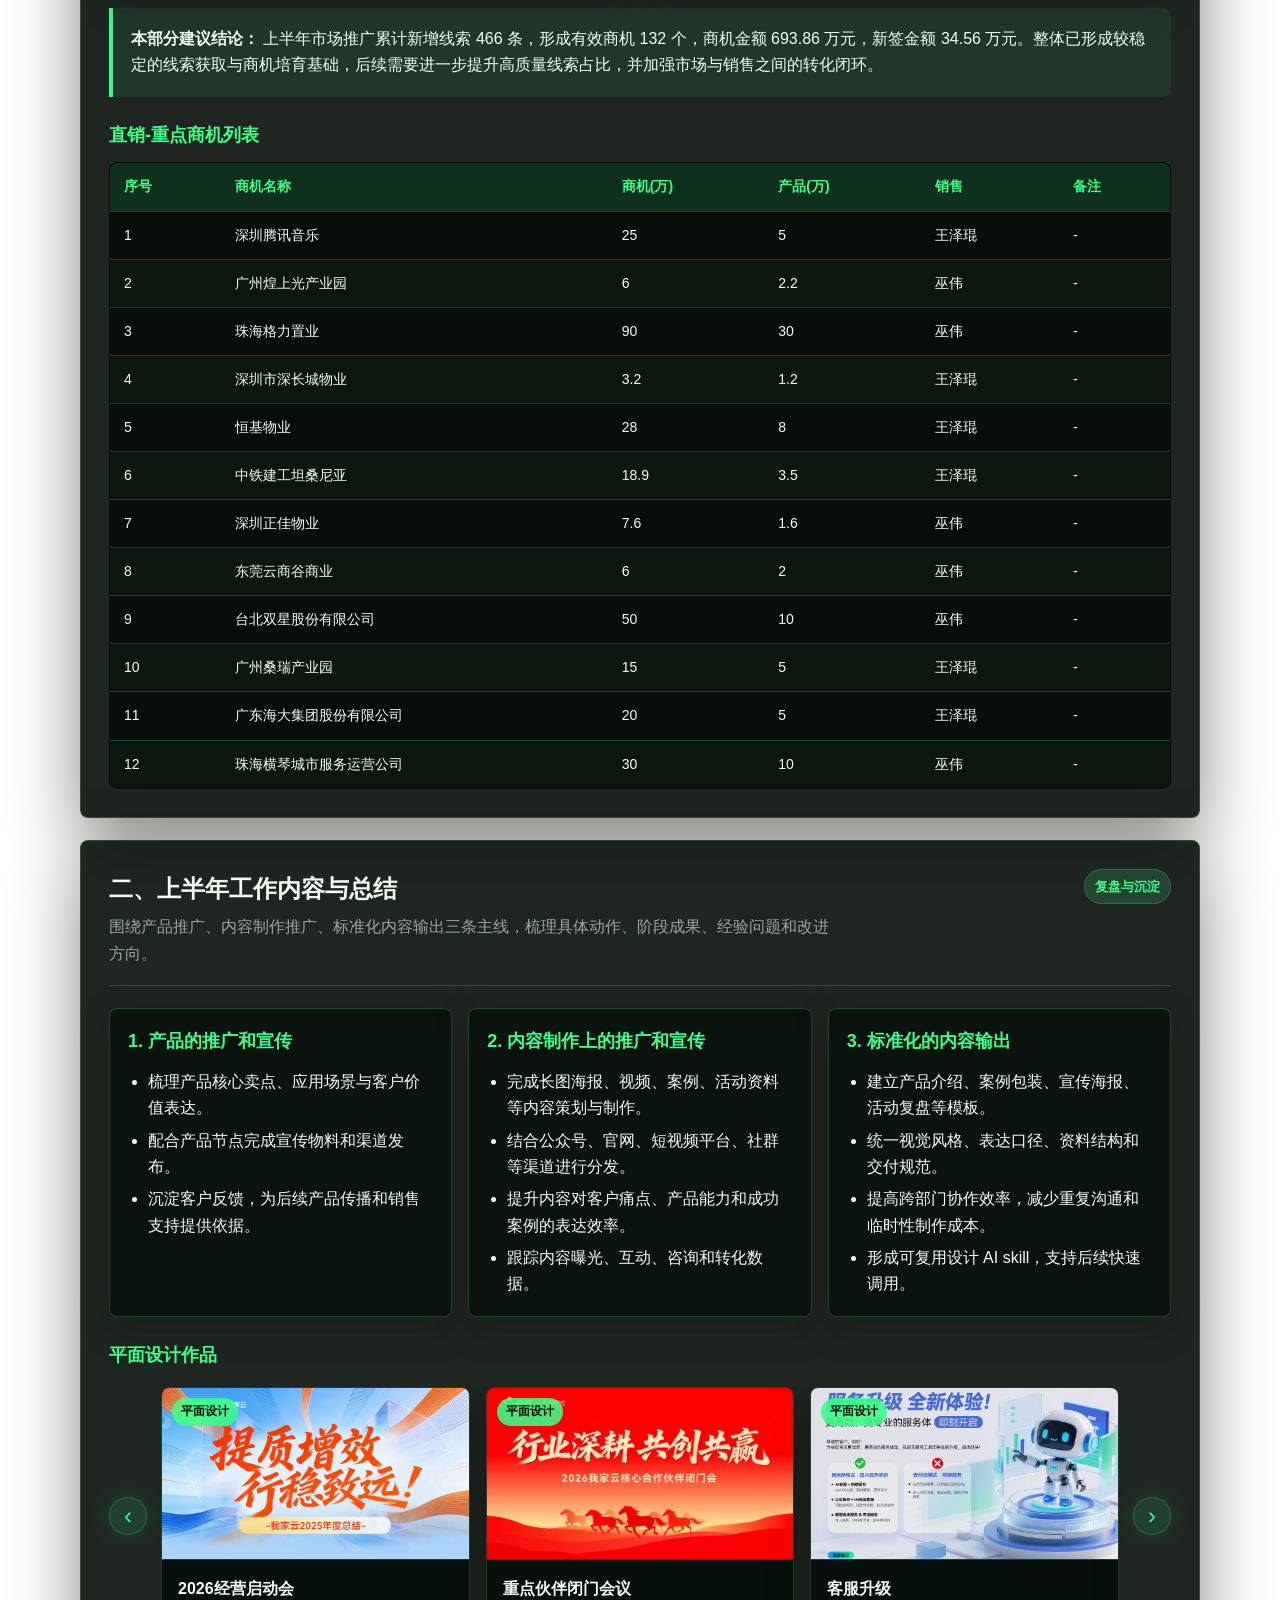
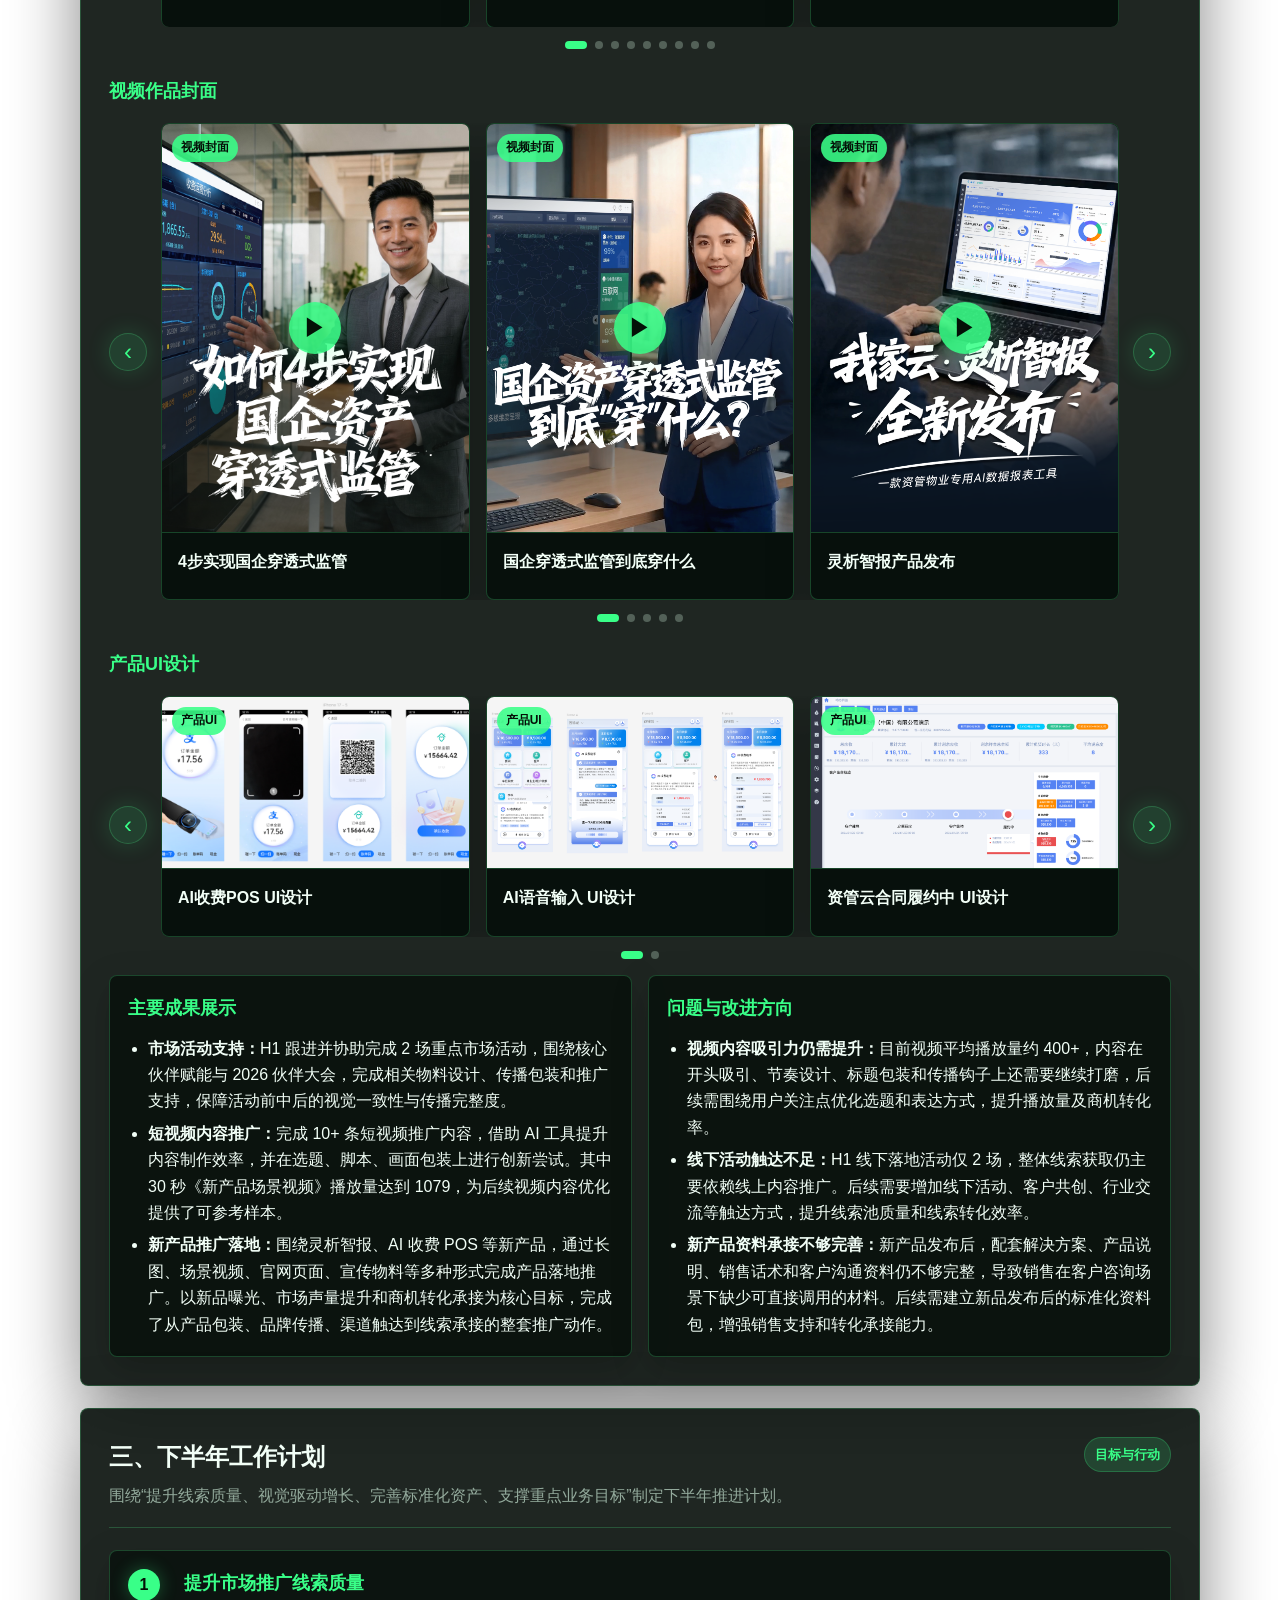
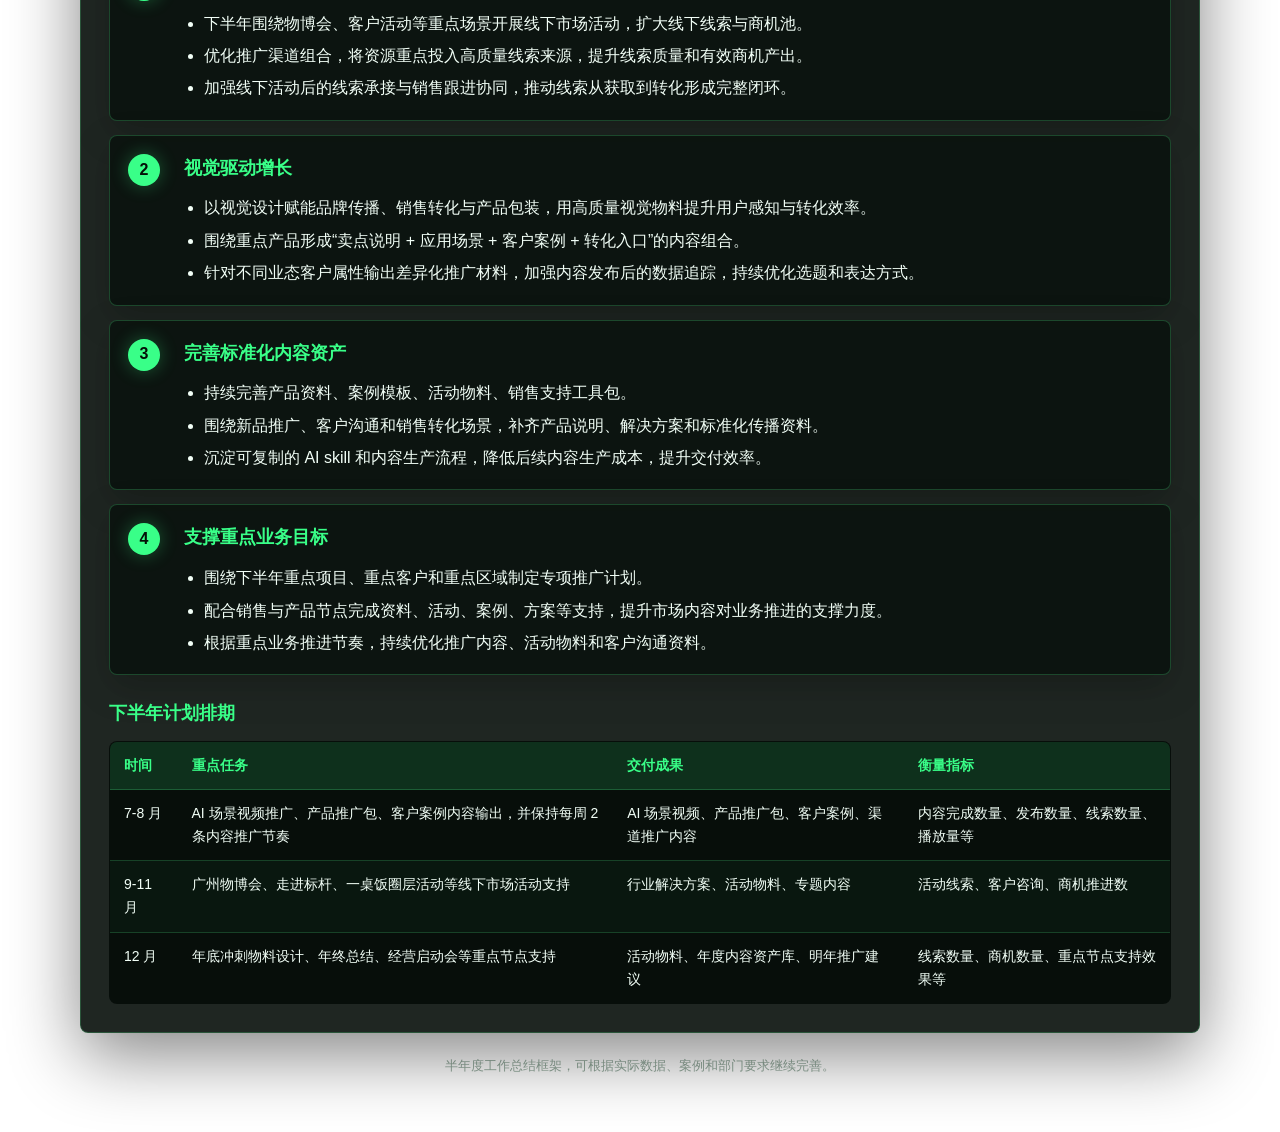
==== commit 09356c11: "Show year over year metrics as rings" ====
--- a/work-summary/index.html
+++ b/work-summary/index.html
@@ -359,6 +359,12 @@
       font-size: 14px;
     }
 
+    .ring-group-title {
+      margin: 0 0 12px;
+      color: var(--ink);
+      font-size: 18px;
+    }
+
     .rate-rings {
       display: grid;
       grid-template-columns: repeat(3, minmax(0, 1fr));
@@ -915,20 +921,9 @@
           <strong>34.56 万</strong>
           <span>新签金额</span>
         </div>
-        <div class="metric">
-          <strong>60.1%</strong>
-          <span>线索同比增长</span>
-        </div>
-        <div class="metric">
-          <strong>11.9%</strong>
-          <span>商机金额同比增长</span>
-        </div>
-        <div class="metric">
-          <strong class="negative">-22%</strong>
-          <span>新签金额同比增长</span>
-        </div>
       </div>
 
+      <h3 class="ring-group-title">目标达成率</h3>
       <div class="rate-rings" aria-label="目标达成率">
         <div class="rate-card">
           <div class="rate-ring" style="--percent: 46.6%; --ring-color: #39ff88;">
@@ -959,6 +954,37 @@
         </div>
       </div>
 
+
+      <h3 class="ring-group-title">同比增长</h3>
+      <div class="rate-rings" aria-label="同比增长">
+        <div class="rate-card">
+          <div class="rate-ring" style="--percent: 60.1%; --ring-color: #39ff88;">
+            <strong>60.1%</strong>
+          </div>
+          <div class="rate-copy">
+            <span>线索同比增长</span>
+            <p>相比 2025 年 H1，线索获取规模实现明显增长，反映渠道触达与内容获客能力提升。</p>
+          </div>
+        </div>
+        <div class="rate-card">
+          <div class="rate-ring" style="--percent: 11.9%; --ring-color: #4cc9f0;">
+            <strong>11.9%</strong>
+          </div>
+          <div class="rate-copy">
+            <span>商机金额同比增长</span>
+            <p>商机金额较去年同期保持增长，后续需继续提升高价值商机占比和推进效率。</p>
+          </div>
+        </div>
+        <div class="rate-card">
+          <div class="rate-ring" style="--percent: 22%; --ring-color: #ff8fa0;">
+            <strong>-22%</strong>
+          </div>
+          <div class="rate-copy">
+            <span>新签金额同比增长</span>
+            <p>新签金额较去年同期下降，后续需加强线索筛选、销售资料承接和重点商机转化。</p>
+          </div>
+        </div>
+      </div>
       <div class="grid-2">
         <div class="card">
           <h3>线索来源分布</h3>
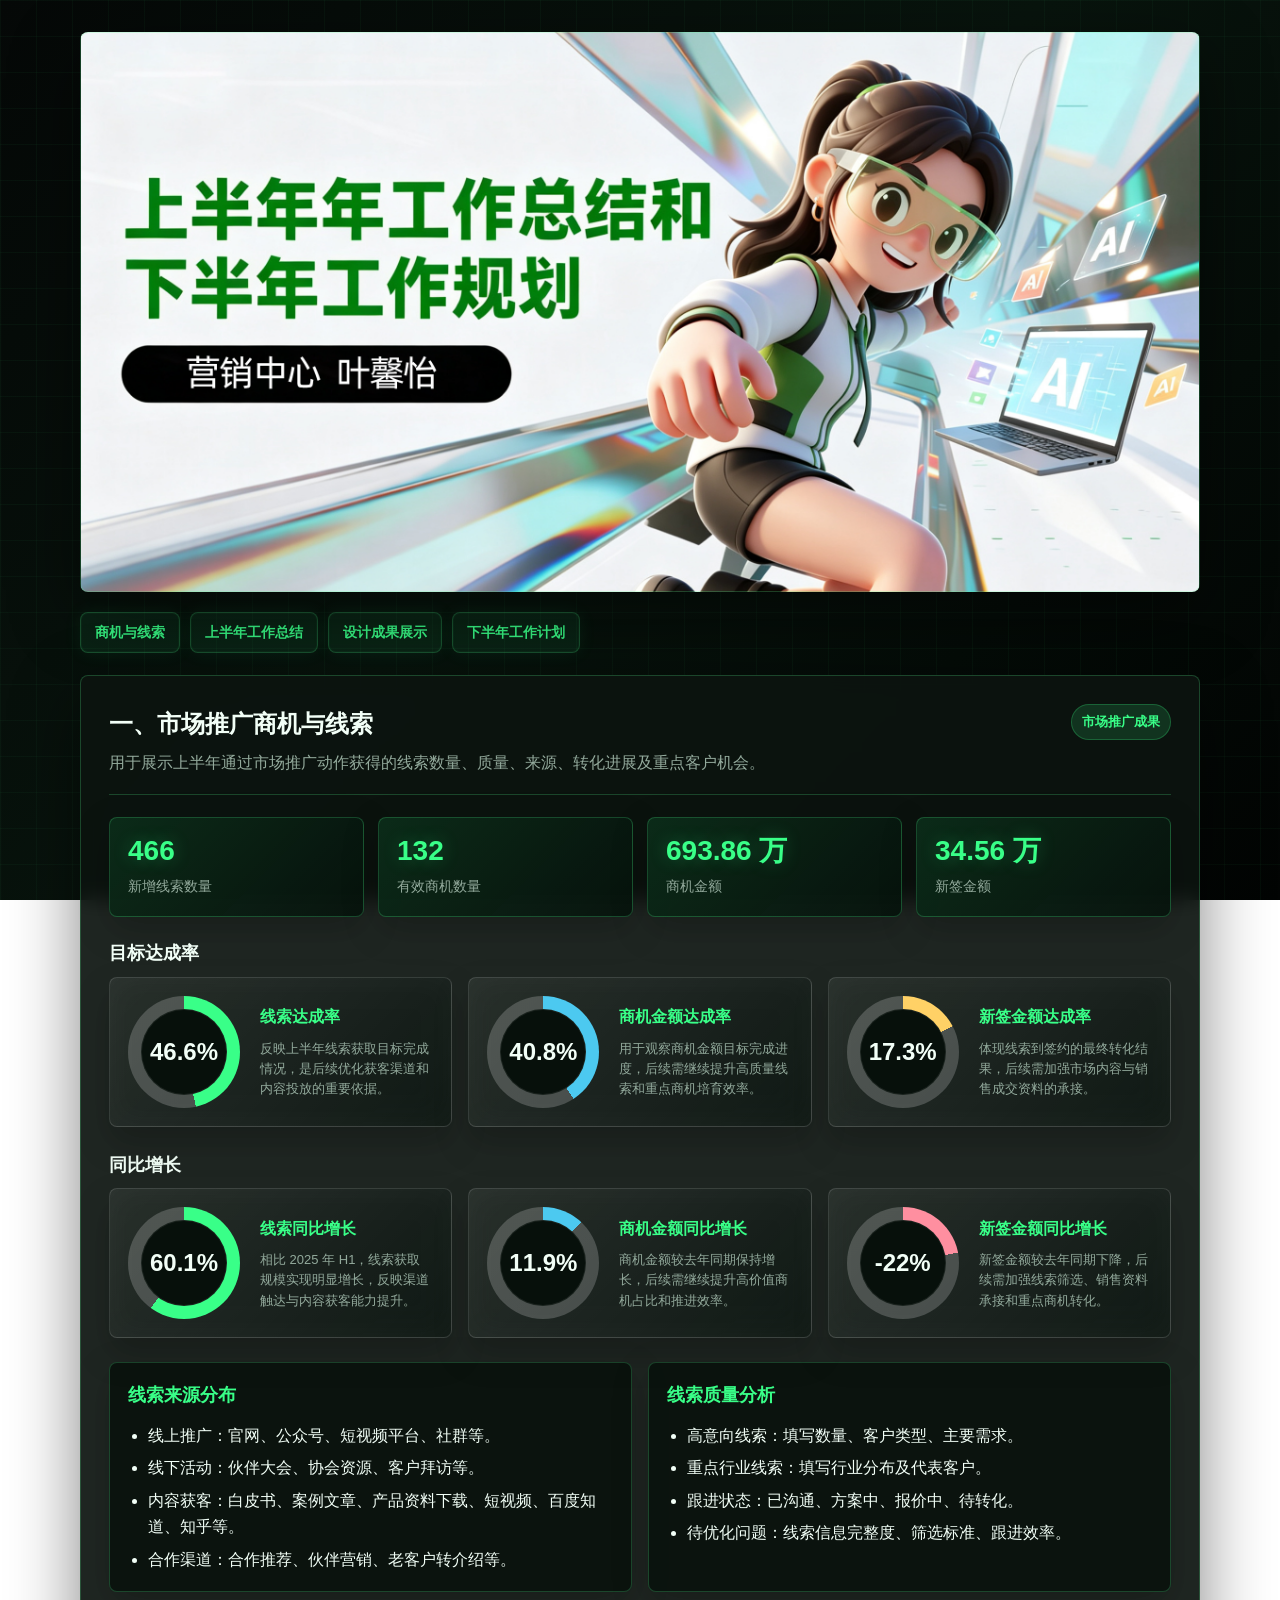
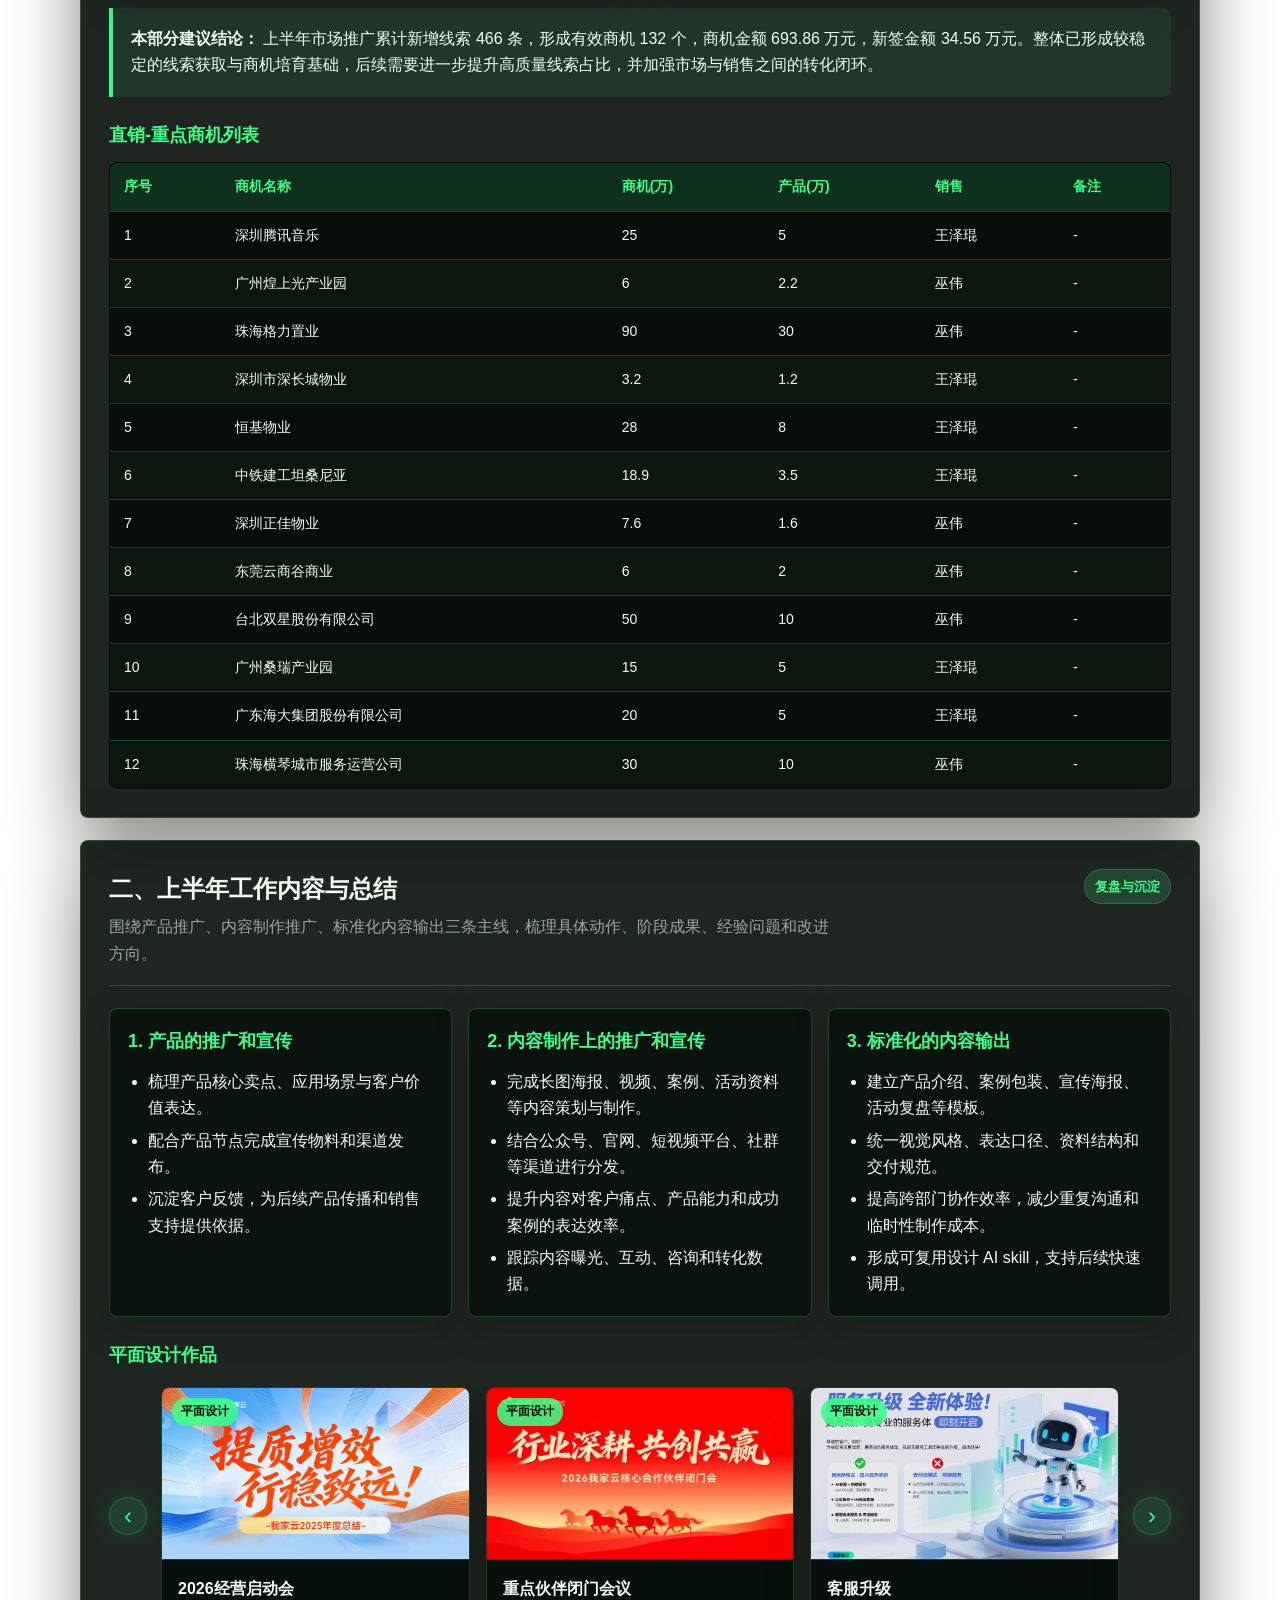
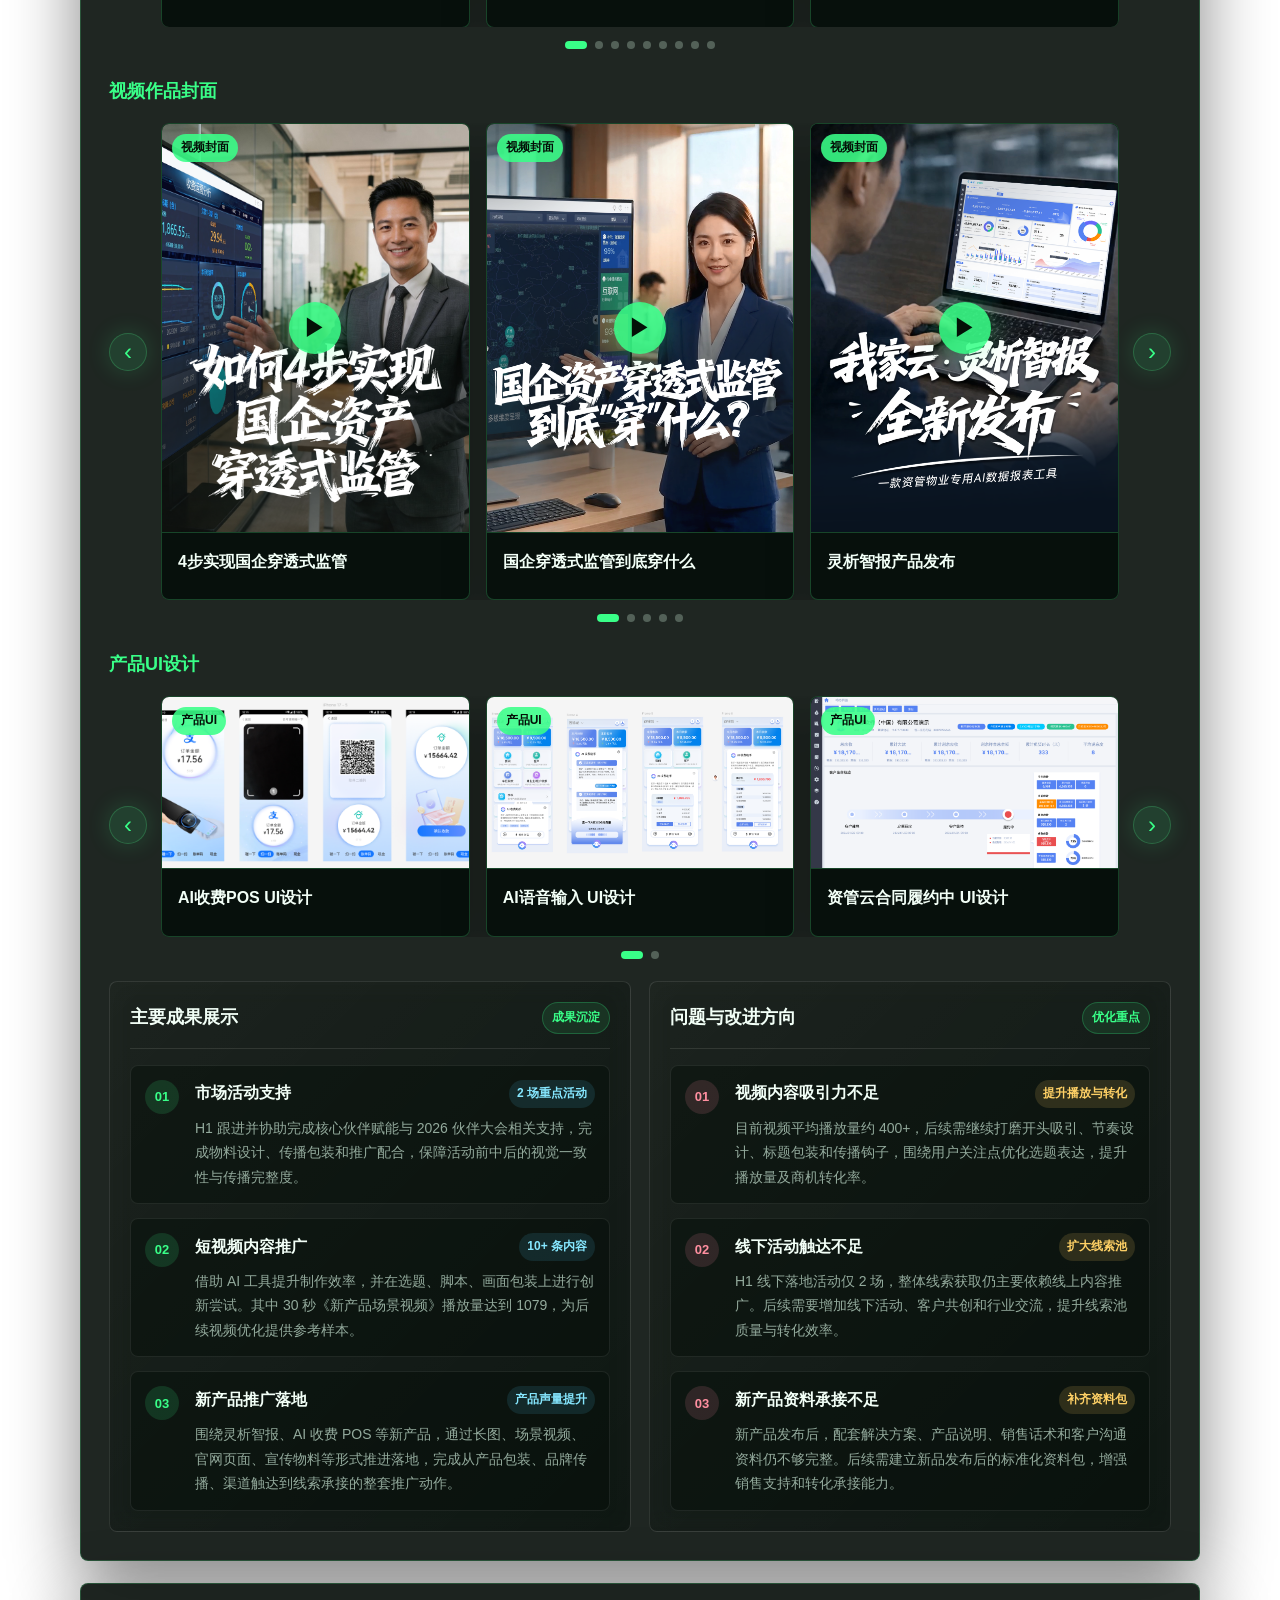
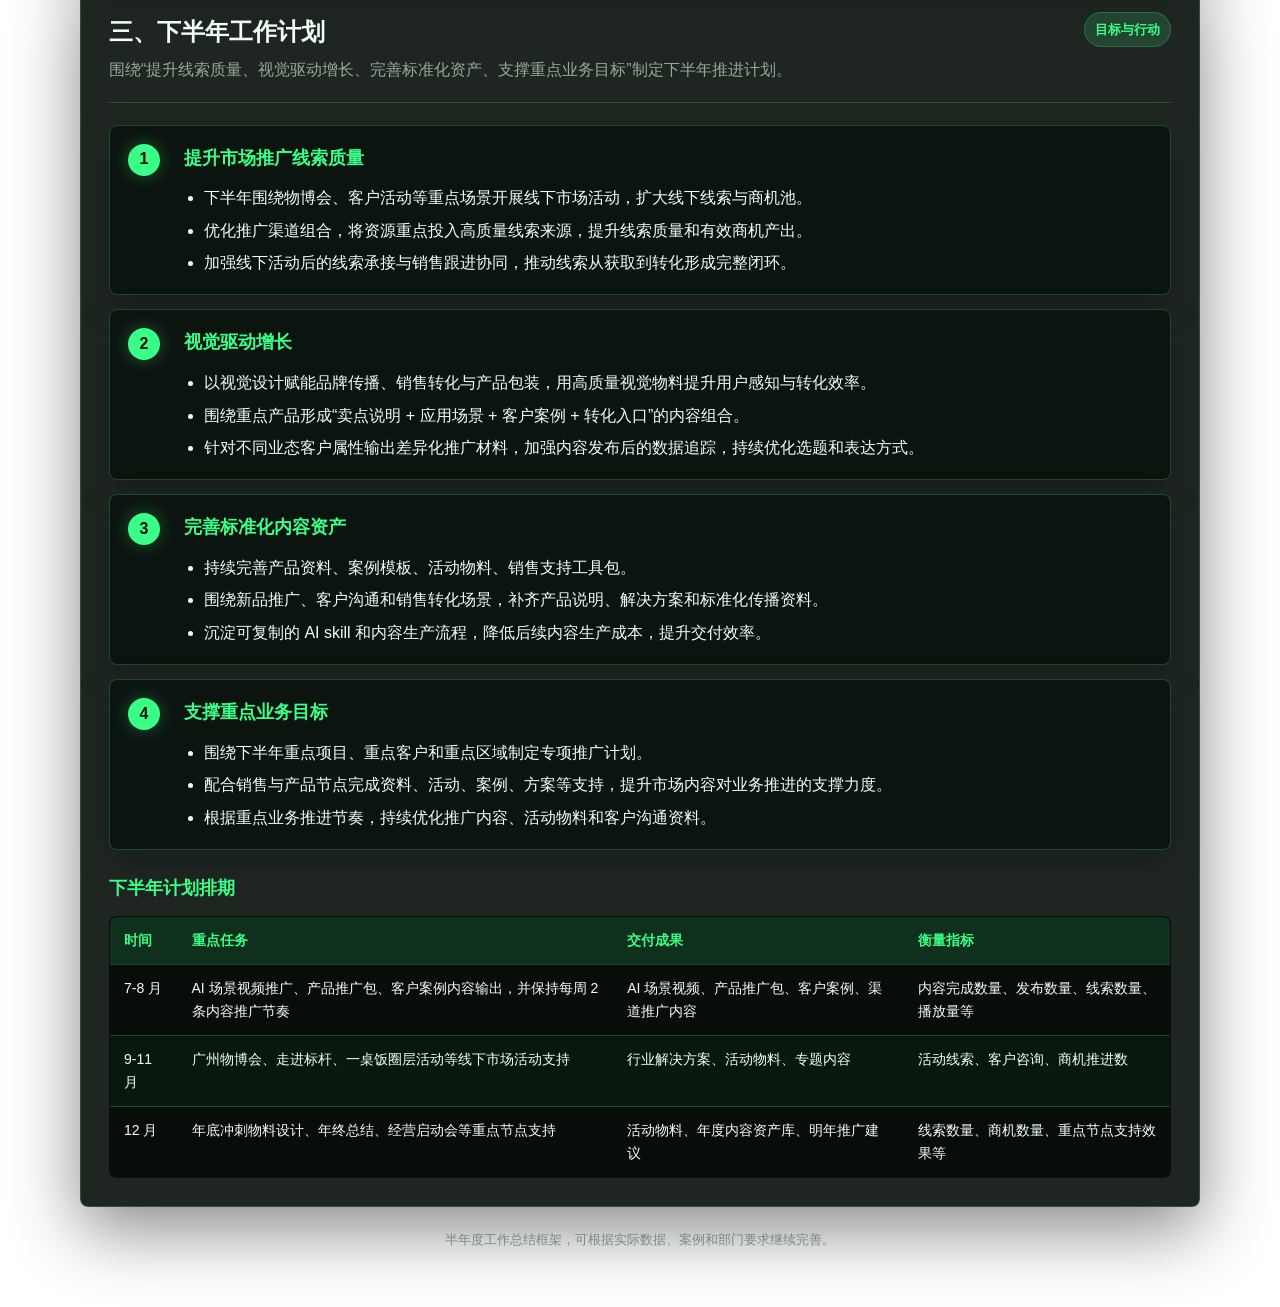
==== commit 1bab7d34: "Improve review section hierarchy" ====
--- a/work-summary/index.html
+++ b/work-summary/index.html
@@ -572,6 +572,117 @@
       border-radius: 0 var(--radius) var(--radius) 0;
     }
 
+    .review-layout {
+      display: grid;
+      grid-template-columns: repeat(2, minmax(0, 1fr));
+      gap: 18px;
+      margin-top: 22px;
+    }
+
+    .review-card {
+      padding: 20px;
+      border: 1px solid rgba(255, 255, 255, 0.12);
+      border-radius: var(--radius);
+      background:
+        linear-gradient(135deg, rgba(255, 255, 255, 0.08), rgba(255, 255, 255, 0.025)),
+        rgba(8, 17, 12, 0.78);
+      backdrop-filter: blur(12px);
+    }
+
+    .review-card-head {
+      display: flex;
+      align-items: center;
+      justify-content: space-between;
+      gap: 12px;
+      padding-bottom: 14px;
+      margin-bottom: 16px;
+      border-bottom: 1px solid rgba(255, 255, 255, 0.1);
+    }
+
+    .review-card-head h3 {
+      margin: 0;
+      color: var(--ink);
+    }
+
+    .review-label {
+      flex: 0 0 auto;
+      padding: 5px 9px;
+      border: 1px solid rgba(57, 255, 136, 0.24);
+      border-radius: 999px;
+      color: var(--primary);
+      background: rgba(57, 255, 136, 0.1);
+      font-size: 12px;
+      font-weight: 800;
+    }
+
+    .review-stack {
+      display: grid;
+      gap: 14px;
+    }
+
+    .review-item {
+      display: grid;
+      grid-template-columns: 38px 1fr;
+      gap: 12px;
+      padding: 14px;
+      border: 1px solid rgba(255, 255, 255, 0.08);
+      border-radius: var(--radius);
+      background: rgba(5, 14, 9, 0.46);
+    }
+
+    .review-index {
+      width: 34px;
+      height: 34px;
+      display: grid;
+      place-items: center;
+      border-radius: 50%;
+      background: rgba(57, 255, 136, 0.14);
+      color: var(--primary);
+      font-weight: 900;
+      font-size: 13px;
+    }
+
+    .review-title-row {
+      display: flex;
+      align-items: center;
+      justify-content: space-between;
+      gap: 10px;
+      margin-bottom: 8px;
+    }
+
+    .review-title-row h4 {
+      margin: 0;
+      color: var(--ink);
+      font-size: 16px;
+    }
+
+    .review-chip {
+      flex: 0 0 auto;
+      padding: 4px 8px;
+      border-radius: 999px;
+      background: rgba(76, 201, 240, 0.12);
+      color: #86e7ff;
+      font-size: 12px;
+      font-weight: 800;
+    }
+
+    .review-item p {
+      margin: 0;
+      color: var(--muted);
+      font-size: 14px;
+      line-height: 1.75;
+    }
+
+    .review-card.issue .review-index {
+      background: rgba(255, 143, 160, 0.14);
+      color: #ff8fa0;
+    }
+
+    .review-card.issue .review-chip {
+      background: rgba(255, 209, 102, 0.14);
+      color: var(--orange);
+    }
+
     .gallery-guide {
       display: grid;
       grid-template-columns: 1.1fr 0.9fr;
@@ -797,8 +908,18 @@
       .rate-rings,
       .grid-2,
       .grid-3,
+      .review-layout,
       .gallery-guide {
         grid-template-columns: 1fr;
+      }
+
+      .review-title-row {
+        display: block;
+      }
+
+      .review-chip {
+        display: inline-flex;
+        margin-top: 8px;
       }
 
       .rate-card {
@@ -1444,23 +1565,83 @@
         <div class="carousel-dots" data-carousel-dots aria-label="轮播分页"></div>
       </div>
 
-      <div class="grid-2" style="margin-top: 16px;">
-        <div class="card">
-          <h3>主要成果展示</h3>
-          <ul>
-            <li><strong>市场活动支持：</strong>H1 跟进并协助完成 2 场重点市场活动，围绕核心伙伴赋能与 2026 伙伴大会，完成相关物料设计、传播包装和推广支持，保障活动前中后的视觉一致性与传播完整度。</li>
-            <li><strong>短视频内容推广：</strong>完成 10+ 条短视频推广内容，借助 AI 工具提升内容制作效率，并在选题、脚本、画面包装上进行创新尝试。其中 30 秒《新产品场景视频》播放量达到 1079，为后续视频内容优化提供了可参考样本。</li>
-            <li><strong>新产品推广落地：</strong>围绕灵析智报、AI 收费 POS 等新产品，通过长图、场景视频、官网页面、宣传物料等多种形式完成产品落地推广。以新品曝光、市场声量提升和商机转化承接为核心目标，完成了从产品包装、品牌传播、渠道触达到线索承接的整套推广动作。</li>
-          </ul>
-        </div>
-
-        <div class="card">
-          <h3>问题与改进方向</h3>
-          <ul>
-            <li><strong>视频内容吸引力仍需提升：</strong>目前视频平均播放量约 400+，内容在开头吸引、节奏设计、标题包装和传播钩子上还需要继续打磨，后续需围绕用户关注点优化选题和表达方式，提升播放量及商机转化率。</li>
-            <li><strong>线下活动触达不足：</strong>H1 线下落地活动仅 2 场，整体线索获取仍主要依赖线上内容推广。后续需要增加线下活动、客户共创、行业交流等触达方式，提升线索池质量和线索转化效率。</li>
-            <li><strong>新产品资料承接不够完善：</strong>新产品发布后，配套解决方案、产品说明、销售话术和客户沟通资料仍不够完整，导致销售在客户咨询场景下缺少可直接调用的材料。后续需建立新品发布后的标准化资料包，增强销售支持和转化承接能力。</li>
-          </ul>
+      <div class="review-layout">
+        <div class="review-card">
+          <div class="review-card-head">
+            <h3>主要成果展示</h3>
+            <span class="review-label">成果沉淀</span>
+          </div>
+          <div class="review-stack">
+            <article class="review-item">
+              <span class="review-index">01</span>
+              <div>
+                <div class="review-title-row">
+                  <h4>市场活动支持</h4>
+                  <span class="review-chip">2 场重点活动</span>
+                </div>
+                <p>H1 跟进并协助完成核心伙伴赋能与 2026 伙伴大会相关支持，完成物料设计、传播包装和推广配合，保障活动前中后的视觉一致性与传播完整度。</p>
+              </div>
+            </article>
+            <article class="review-item">
+              <span class="review-index">02</span>
+              <div>
+                <div class="review-title-row">
+                  <h4>短视频内容推广</h4>
+                  <span class="review-chip">10+ 条内容</span>
+                </div>
+                <p>借助 AI 工具提升制作效率，并在选题、脚本、画面包装上进行创新尝试。其中 30 秒《新产品场景视频》播放量达到 1079，为后续视频优化提供参考样本。</p>
+              </div>
+            </article>
+            <article class="review-item">
+              <span class="review-index">03</span>
+              <div>
+                <div class="review-title-row">
+                  <h4>新产品推广落地</h4>
+                  <span class="review-chip">产品声量提升</span>
+                </div>
+                <p>围绕灵析智报、AI 收费 POS 等新产品，通过长图、场景视频、官网页面、宣传物料等形式推进落地，完成从产品包装、品牌传播、渠道触达到线索承接的整套推广动作。</p>
+              </div>
+            </article>
+          </div>
+        </div>
+
+        <div class="review-card issue">
+          <div class="review-card-head">
+            <h3>问题与改进方向</h3>
+            <span class="review-label">优化重点</span>
+          </div>
+          <div class="review-stack">
+            <article class="review-item">
+              <span class="review-index">01</span>
+              <div>
+                <div class="review-title-row">
+                  <h4>视频内容吸引力不足</h4>
+                  <span class="review-chip">提升播放与转化</span>
+                </div>
+                <p>目前视频平均播放量约 400+，后续需继续打磨开头吸引、节奏设计、标题包装和传播钩子，围绕用户关注点优化选题表达，提升播放量及商机转化率。</p>
+              </div>
+            </article>
+            <article class="review-item">
+              <span class="review-index">02</span>
+              <div>
+                <div class="review-title-row">
+                  <h4>线下活动触达不足</h4>
+                  <span class="review-chip">扩大线索池</span>
+                </div>
+                <p>H1 线下落地活动仅 2 场，整体线索获取仍主要依赖线上内容推广。后续需要增加线下活动、客户共创和行业交流，提升线索池质量与转化效率。</p>
+              </div>
+            </article>
+            <article class="review-item">
+              <span class="review-index">03</span>
+              <div>
+                <div class="review-title-row">
+                  <h4>新产品资料承接不足</h4>
+                  <span class="review-chip">补齐资料包</span>
+                </div>
+                <p>新产品发布后，配套解决方案、产品说明、销售话术和客户沟通资料仍不够完整。后续需建立新品发布后的标准化资料包，增强销售支持和转化承接能力。</p>
+              </div>
+            </article>
+          </div>
         </div>
       </div>
     </section>
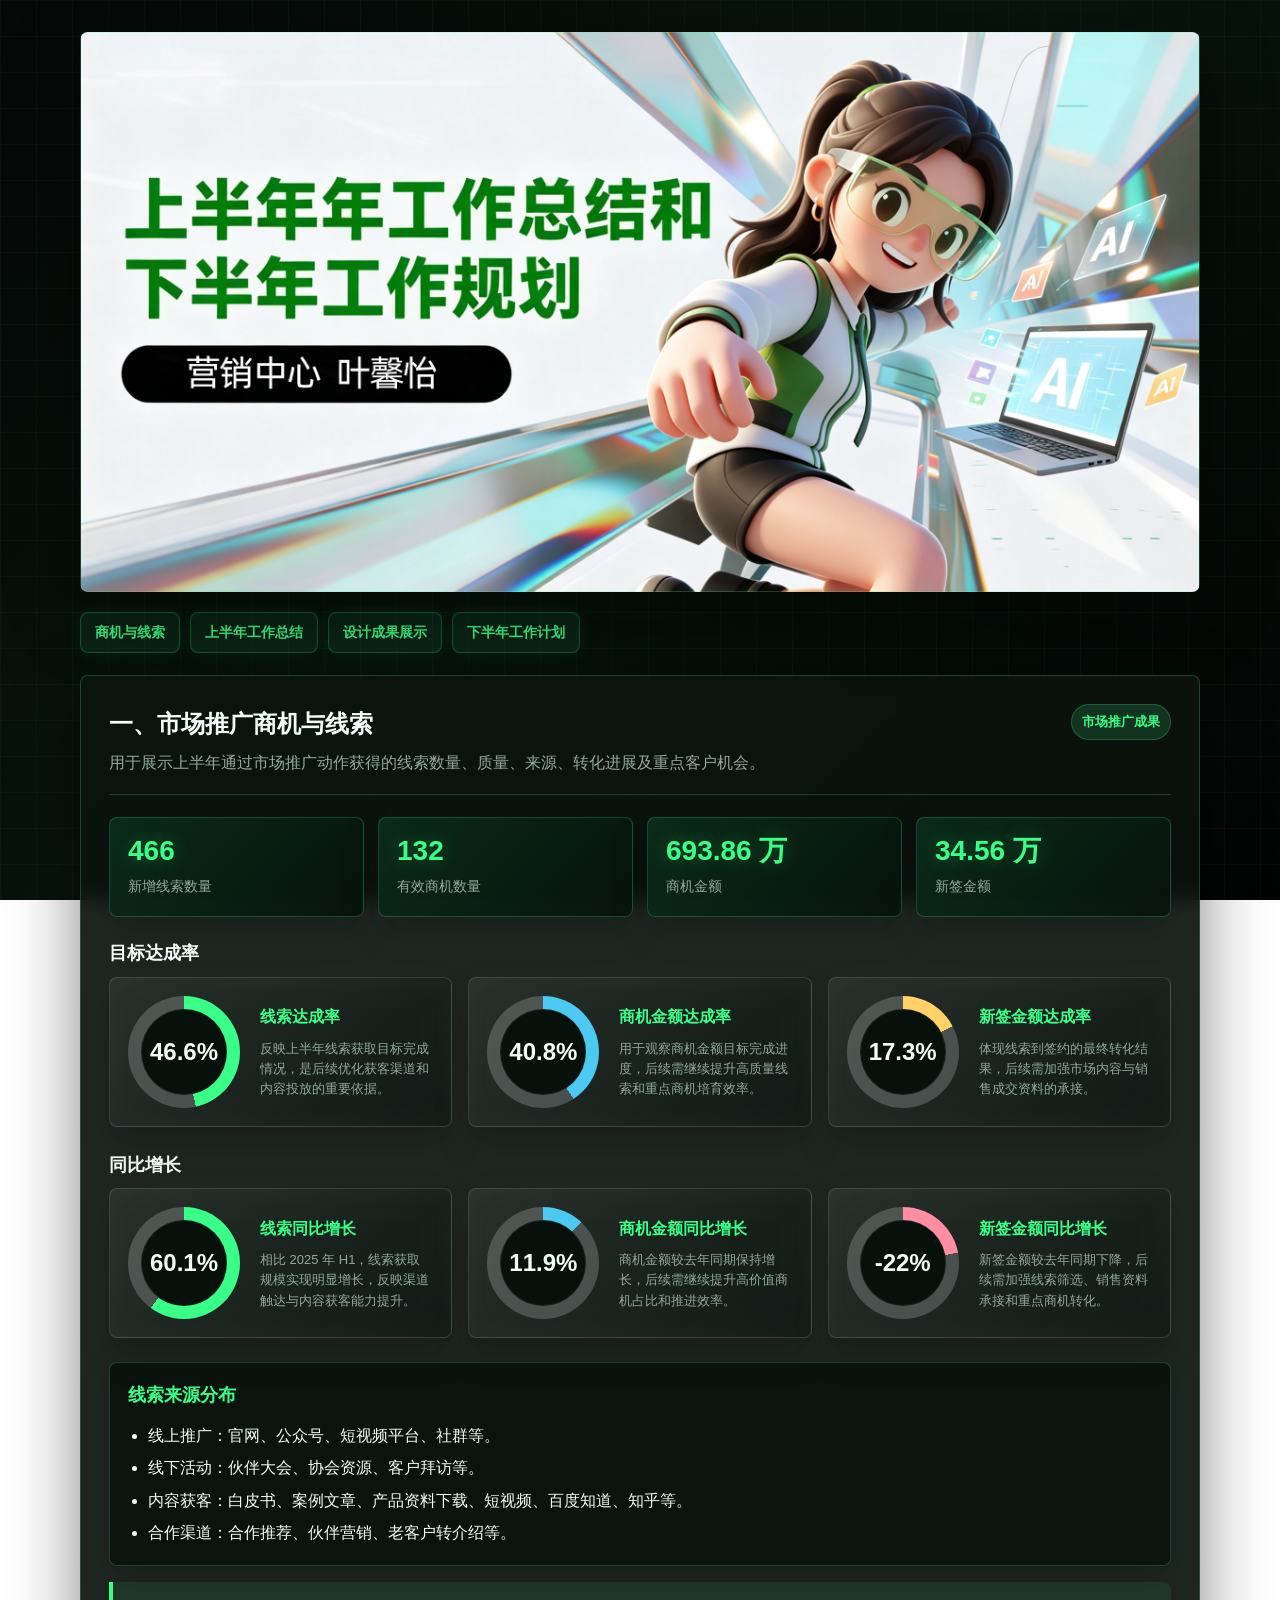
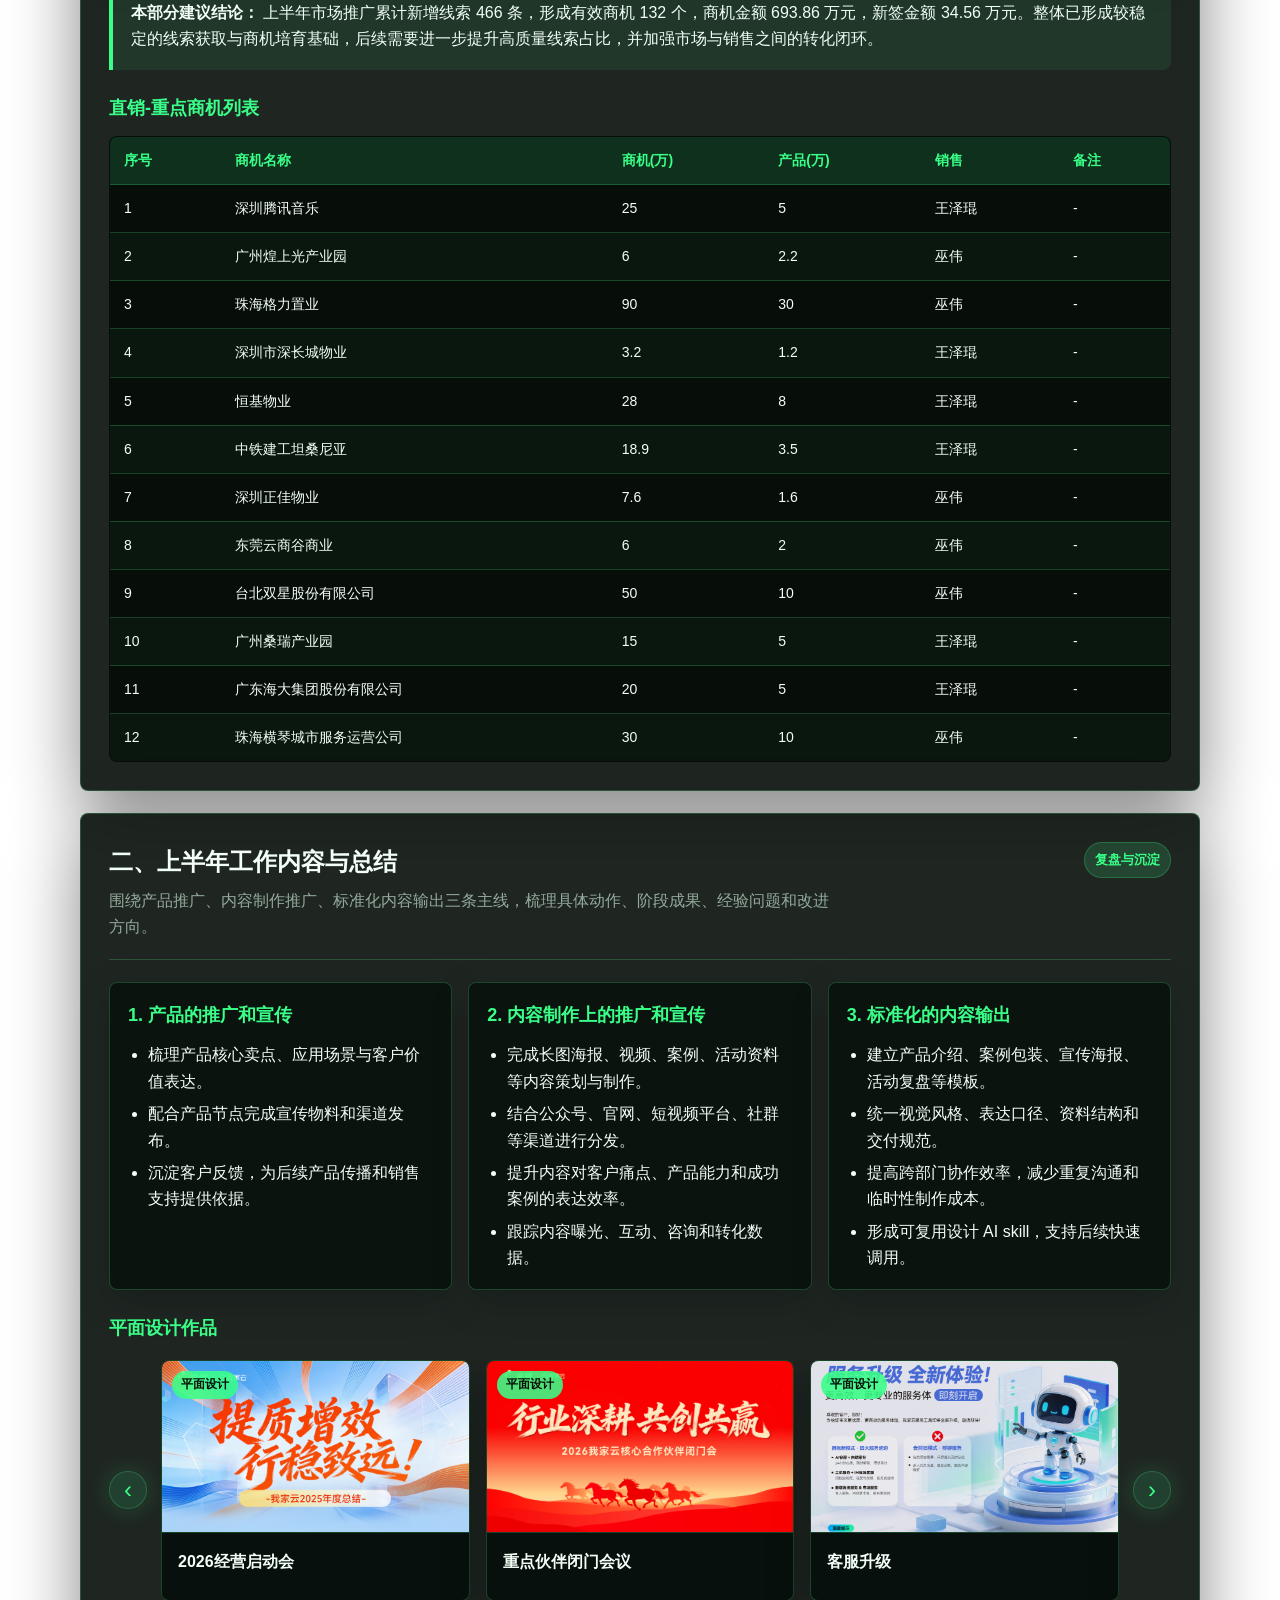
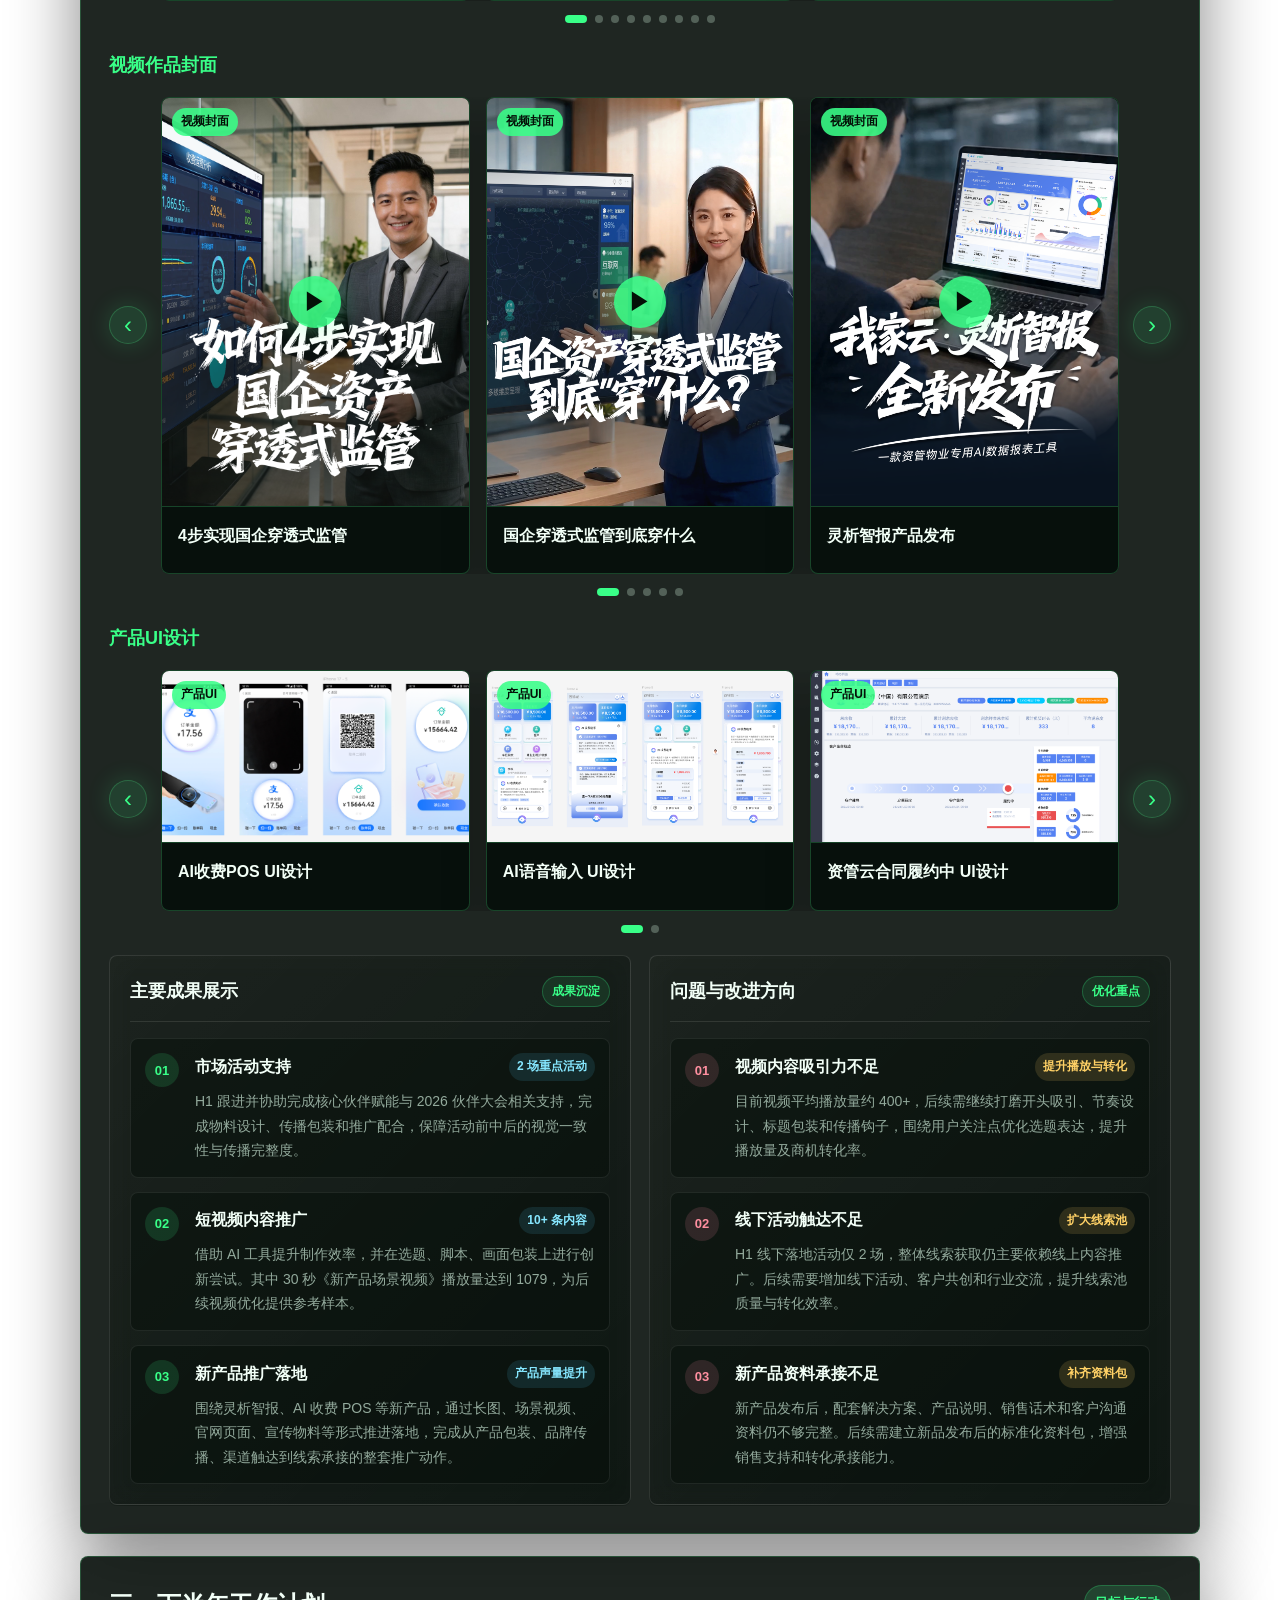
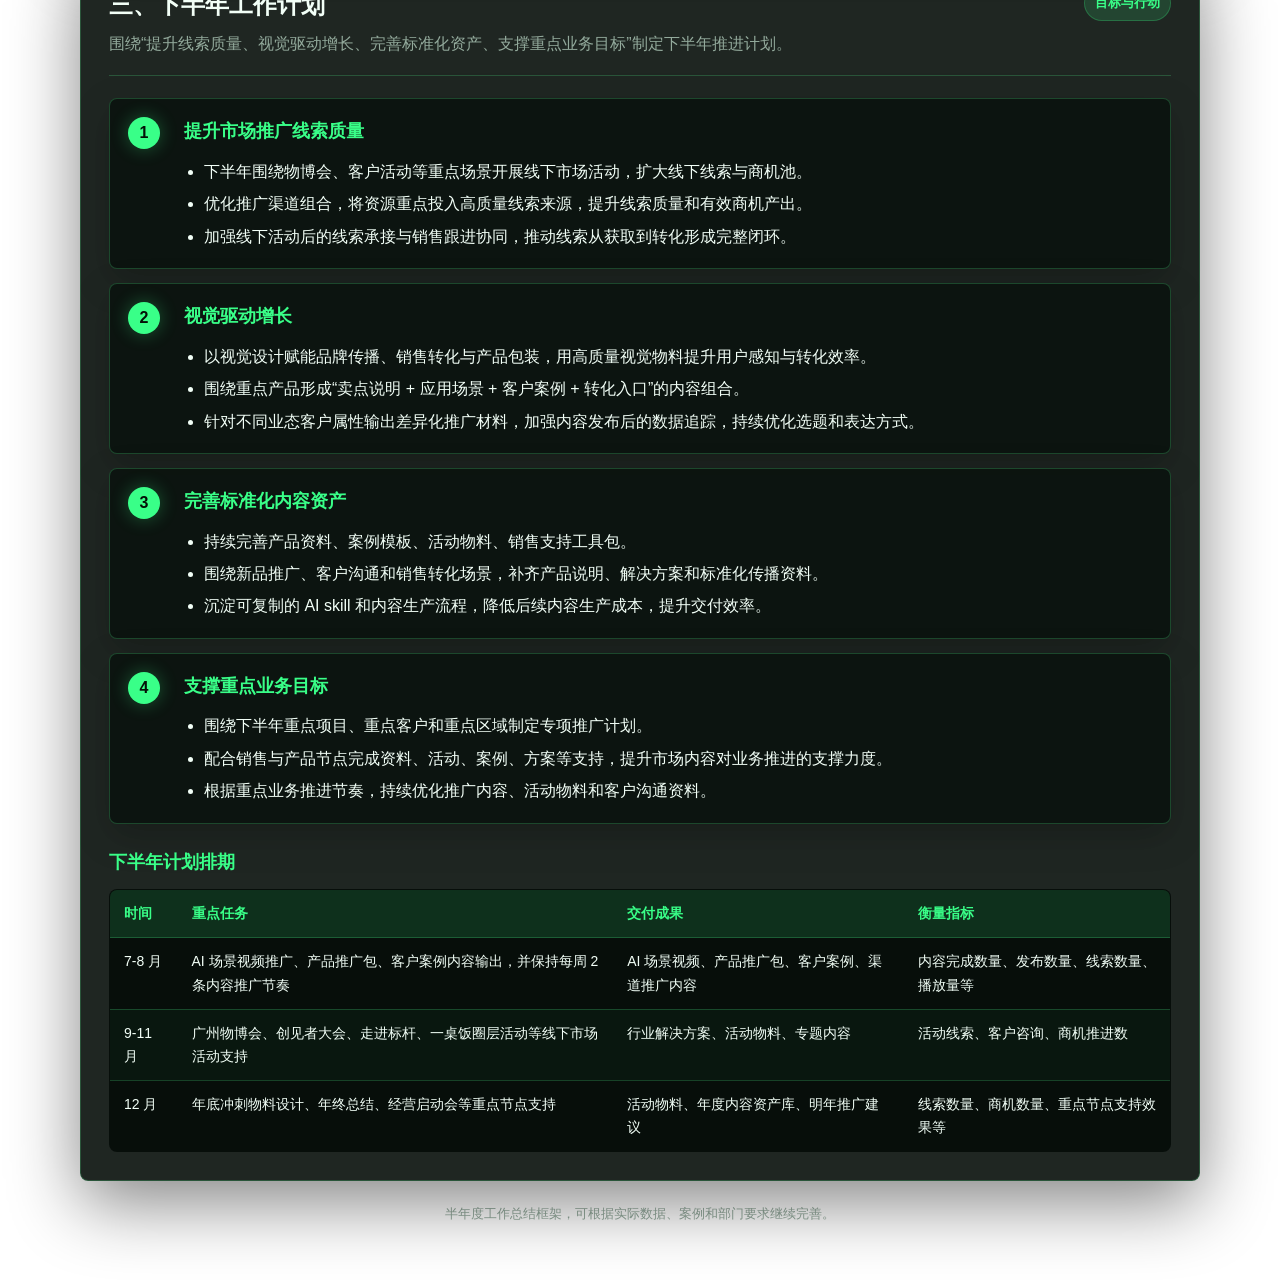
==== commit 056be3fa: "Update source and second half schedule" ====
--- a/work-summary/index.html
+++ b/work-summary/index.html
@@ -1106,26 +1106,14 @@
           </div>
         </div>
       </div>
-      <div class="grid-2">
-        <div class="card">
-          <h3>线索来源分布</h3>
-          <ul>
-            <li>线上推广：官网、公众号、短视频平台、社群等。</li>
-            <li>线下活动：伙伴大会、协会资源、客户拜访等。</li>
-            <li>内容获客：白皮书、案例文章、产品资料下载、短视频、百度知道、知乎等。</li>
-            <li>合作渠道：合作推荐、伙伴营销、老客户转介绍等。</li>
-          </ul>
-        </div>
-
-        <div class="card">
-          <h3>线索质量分析</h3>
-          <ul>
-            <li>高意向线索：填写数量、客户类型、主要需求。</li>
-            <li>重点行业线索：填写行业分布及代表客户。</li>
-            <li>跟进状态：已沟通、方案中、报价中、待转化。</li>
-            <li>待优化问题：线索信息完整度、筛选标准、跟进效率。</li>
-          </ul>
-        </div>
+      <div class="card">
+        <h3>线索来源分布</h3>
+        <ul>
+          <li>线上推广：官网、公众号、短视频平台、社群等。</li>
+          <li>线下活动：伙伴大会、协会资源、客户拜访等。</li>
+          <li>内容获客：白皮书、案例文章、产品资料下载、短视频、百度知道、知乎等。</li>
+          <li>合作渠道：合作推荐、伙伴营销、老客户转介绍等。</li>
+        </ul>
       </div>
 
       <div class="summary-box">
@@ -1724,7 +1712,7 @@
           </tr>
           <tr>
             <td>9-11 月</td>
-            <td>广州物博会、走进标杆、一桌饭圈层活动等线下市场活动支持</td>
+            <td>广州物博会、创见者大会、走进标杆、一桌饭圈层活动等线下市场活动支持</td>
             <td>行业解决方案、活动物料、专题内容</td>
             <td>活动线索、客户咨询、商机推进数</td>
           </tr>
